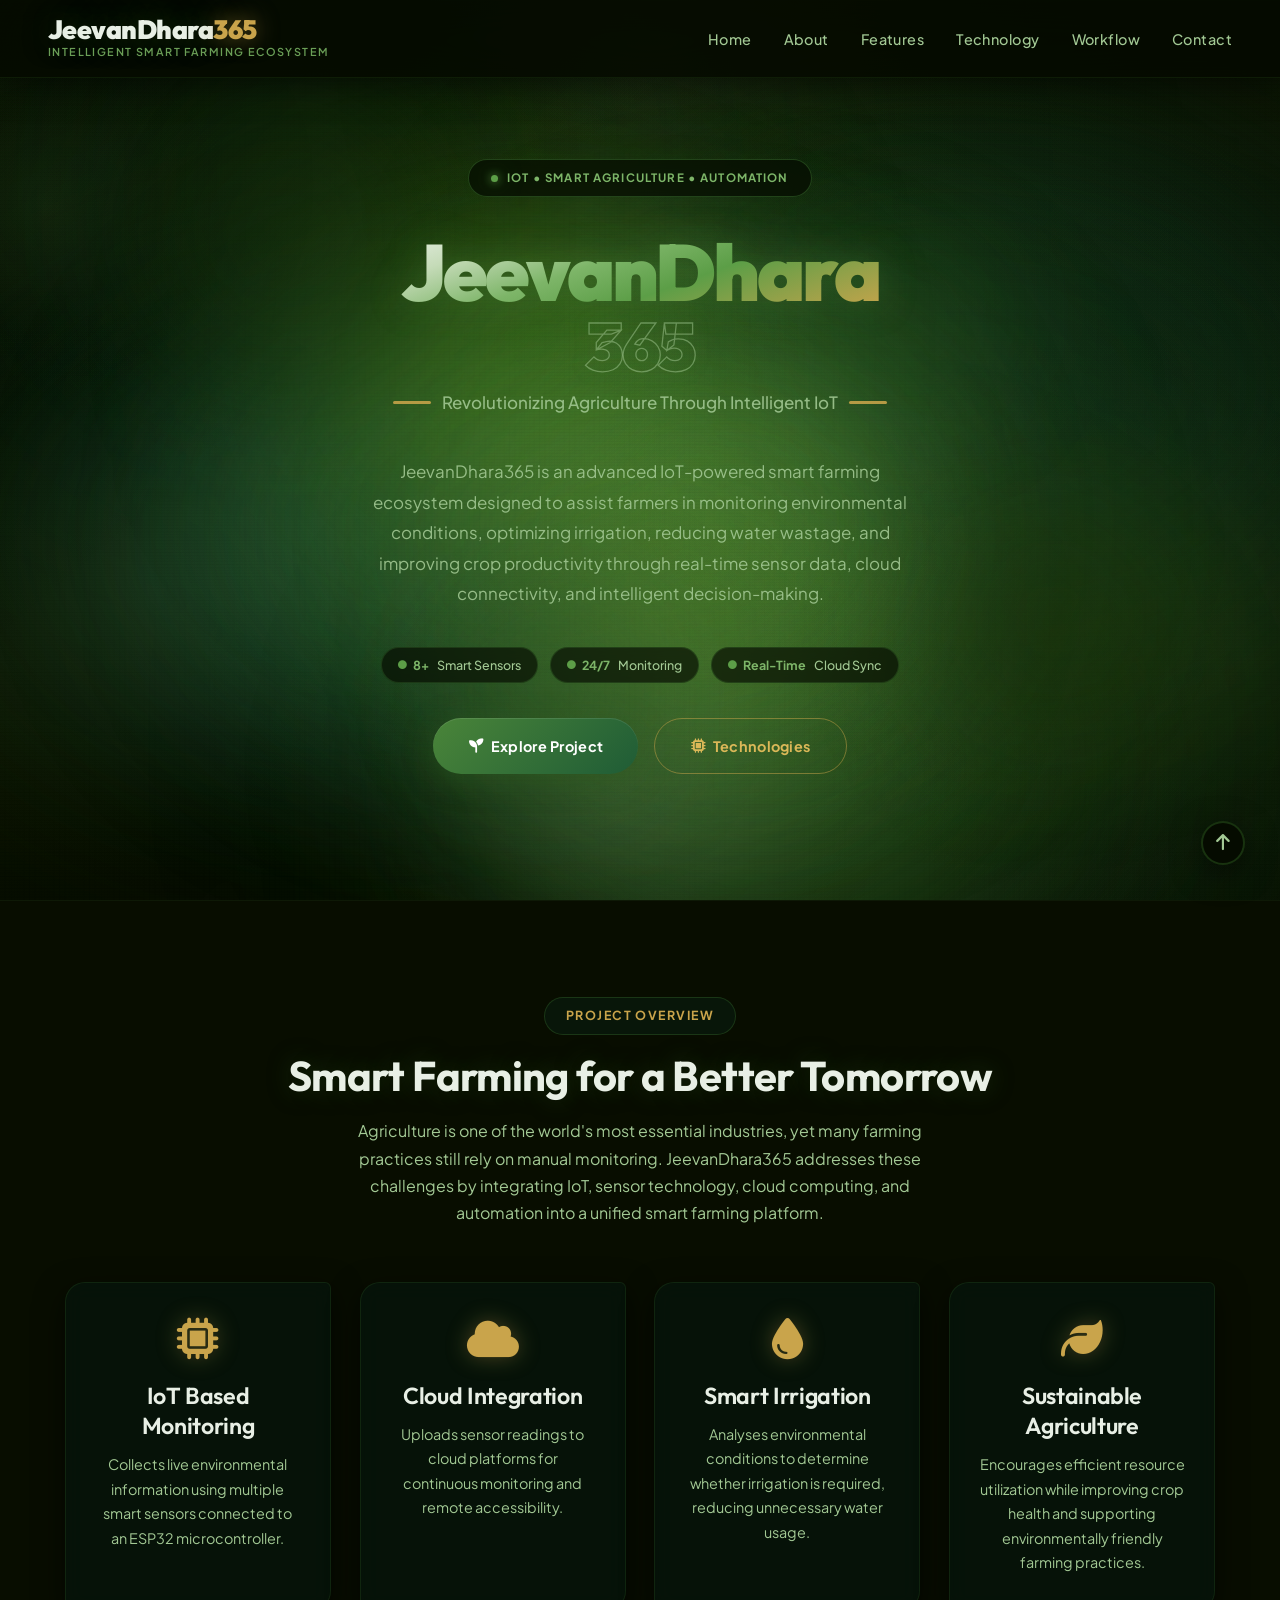
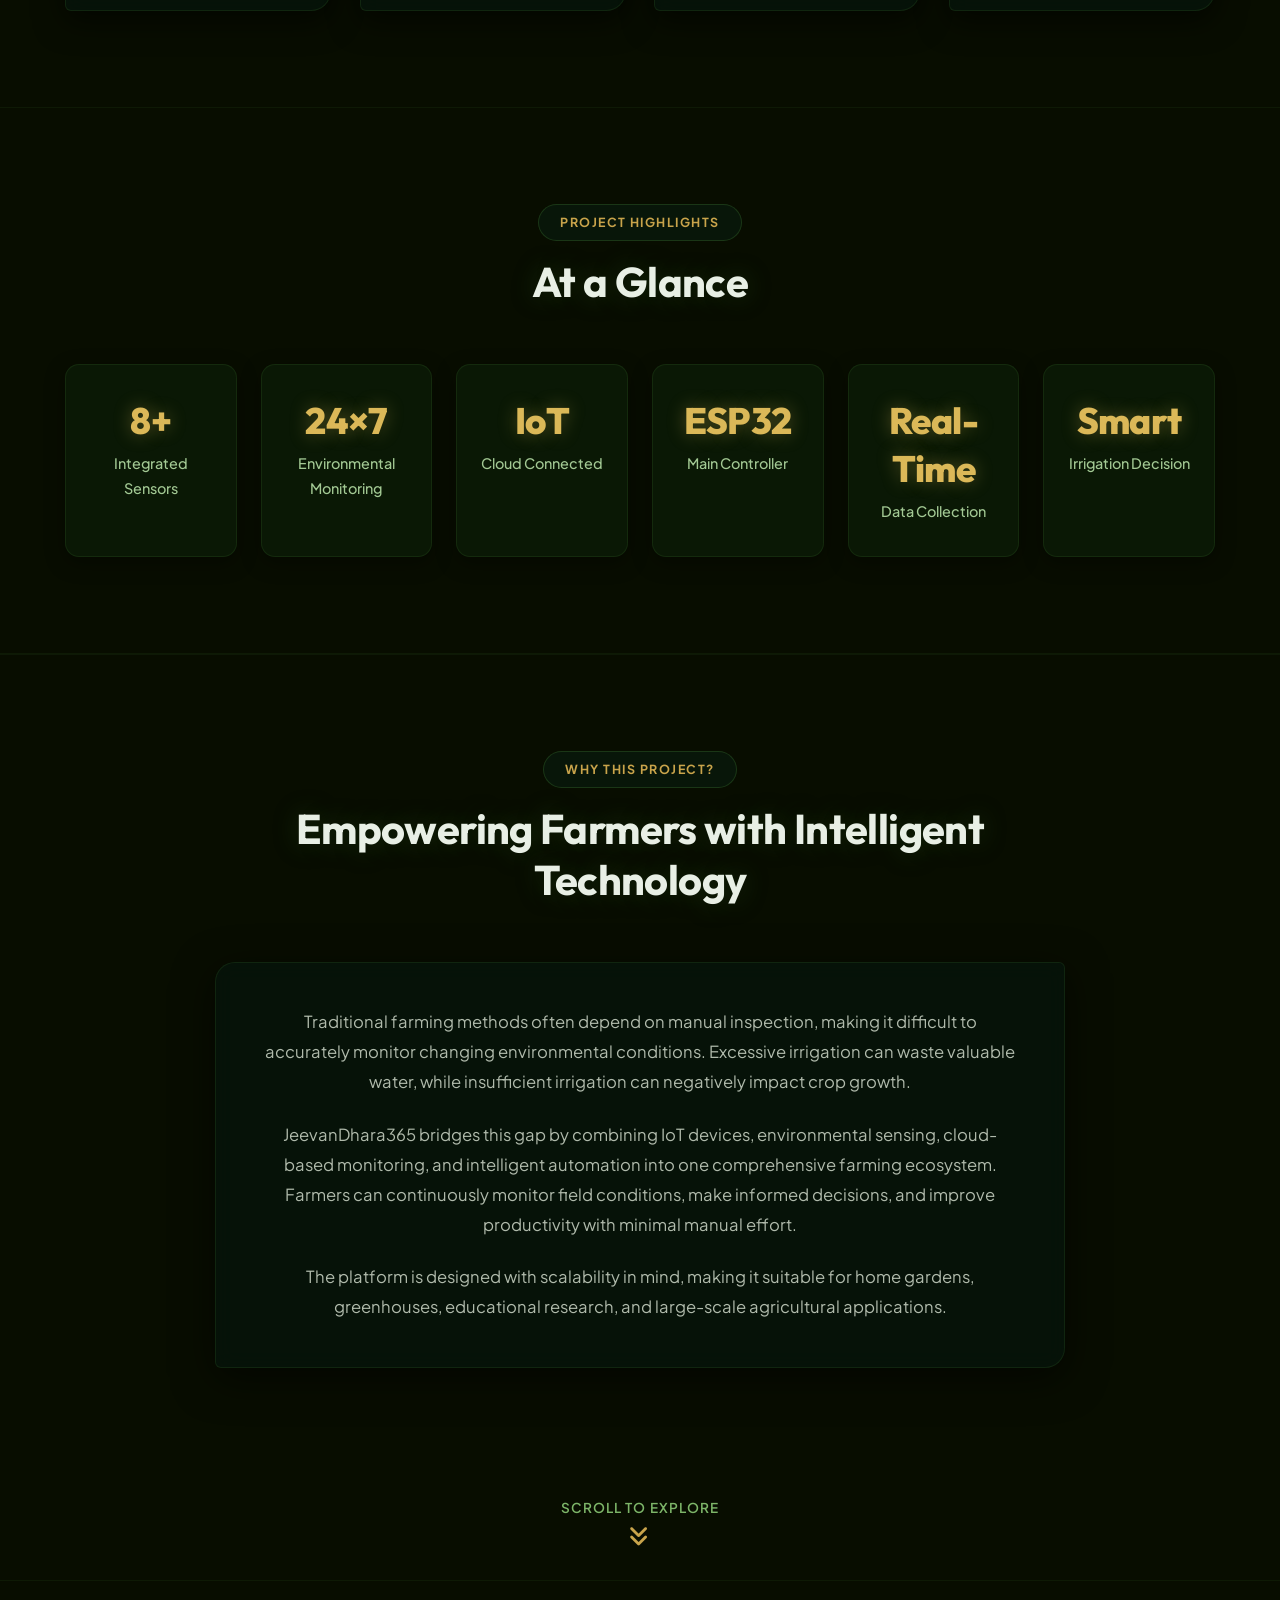
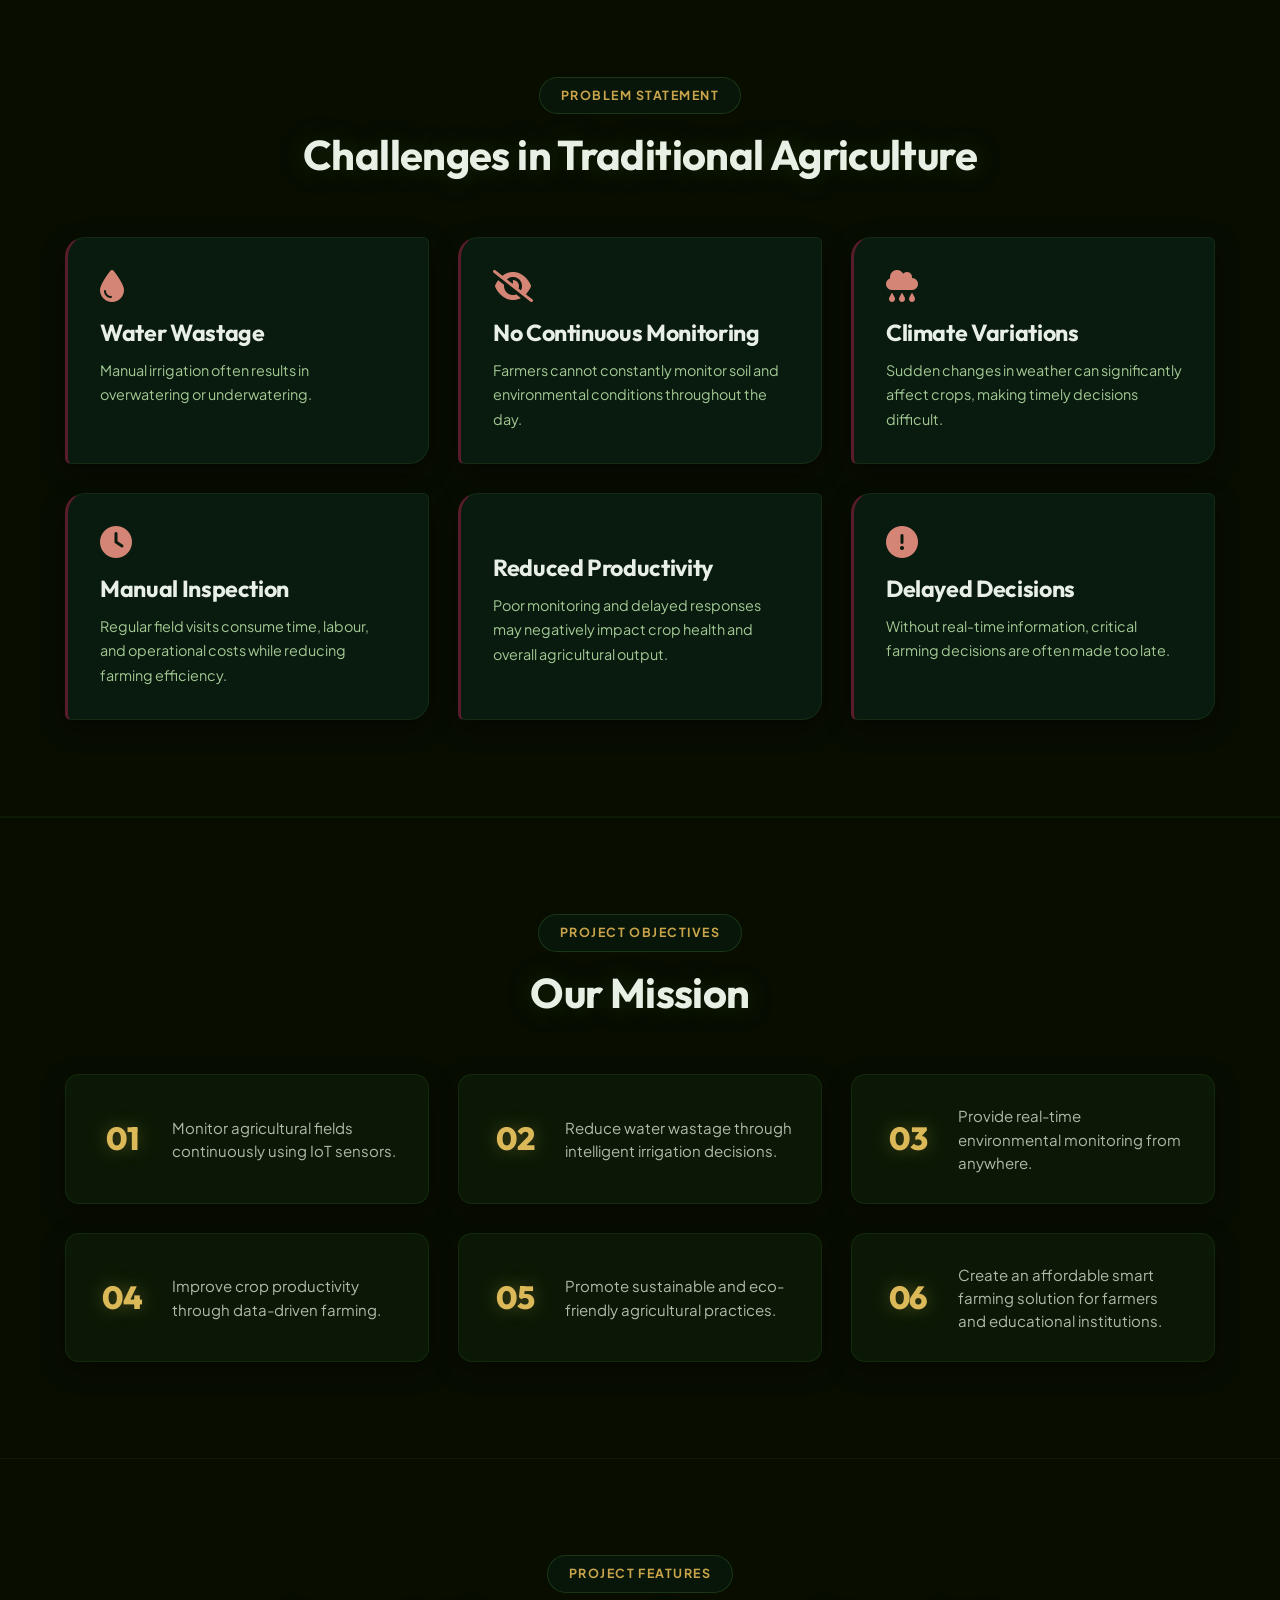
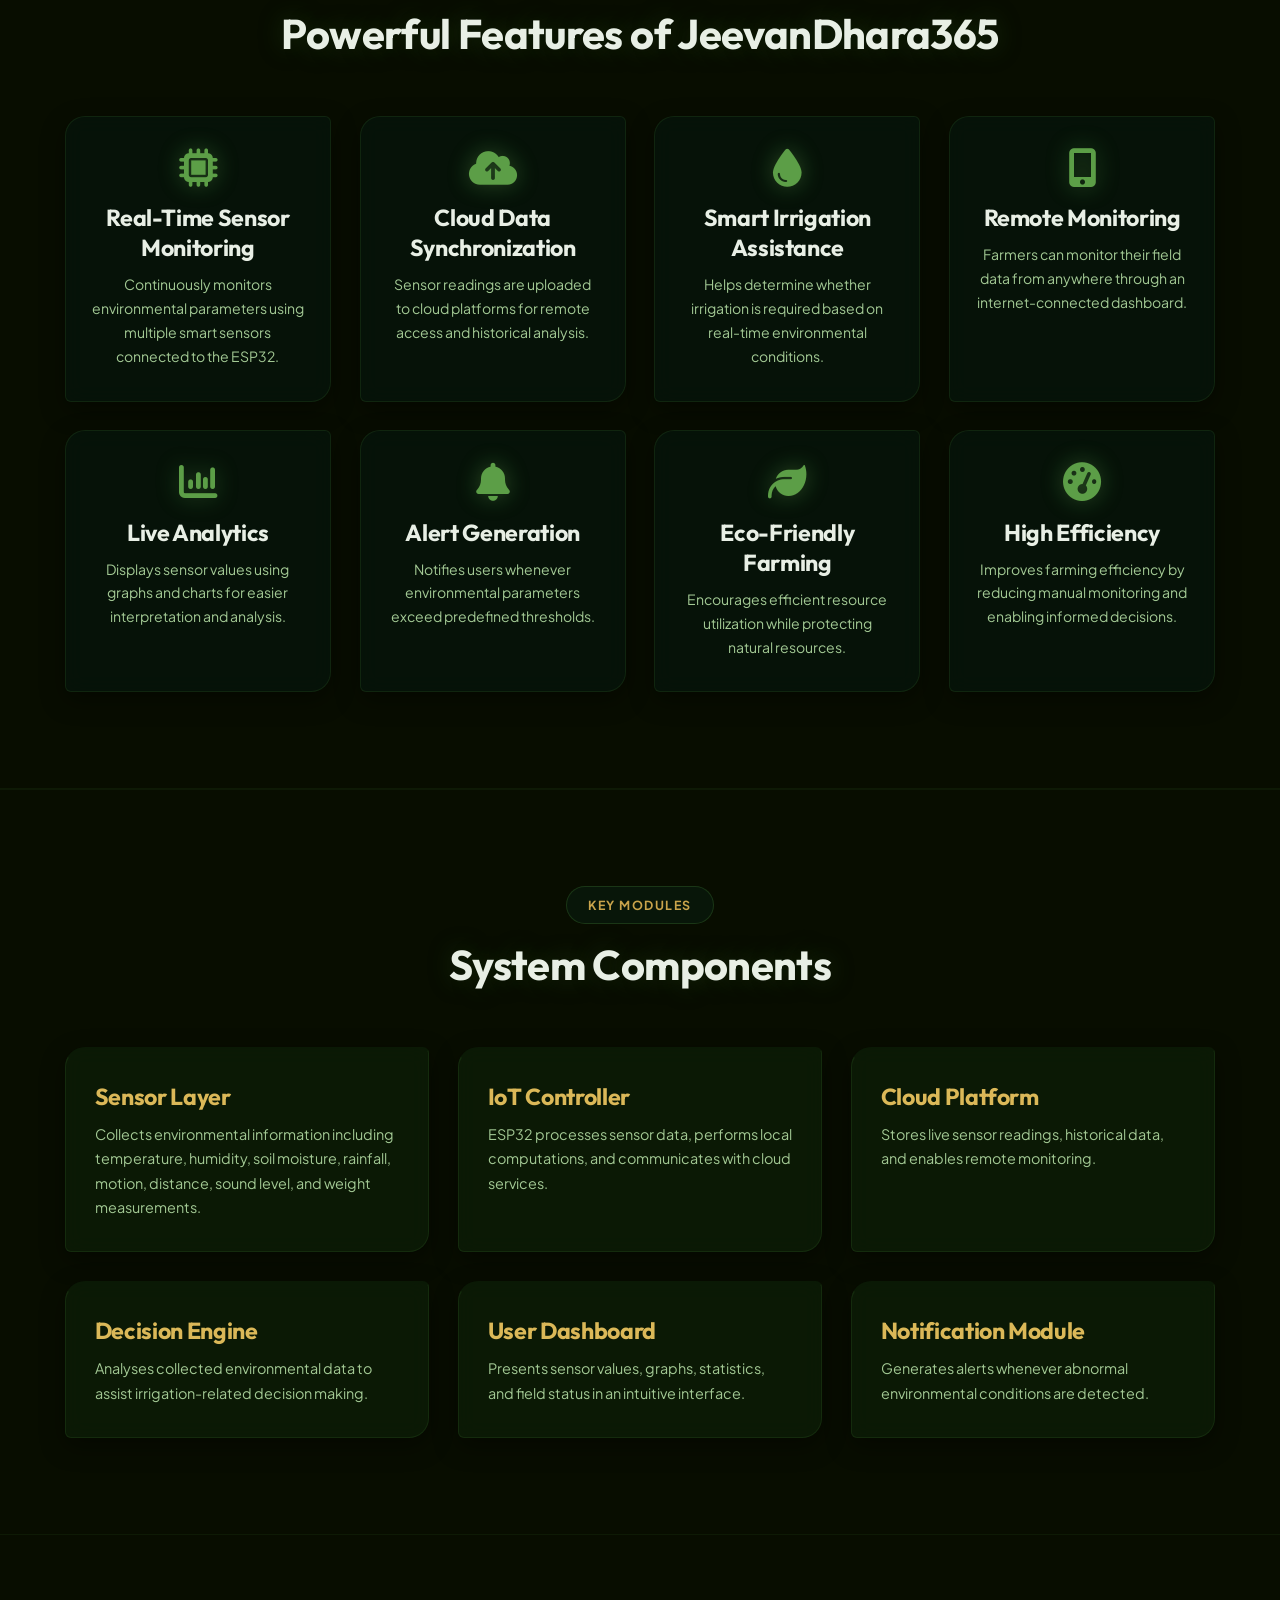
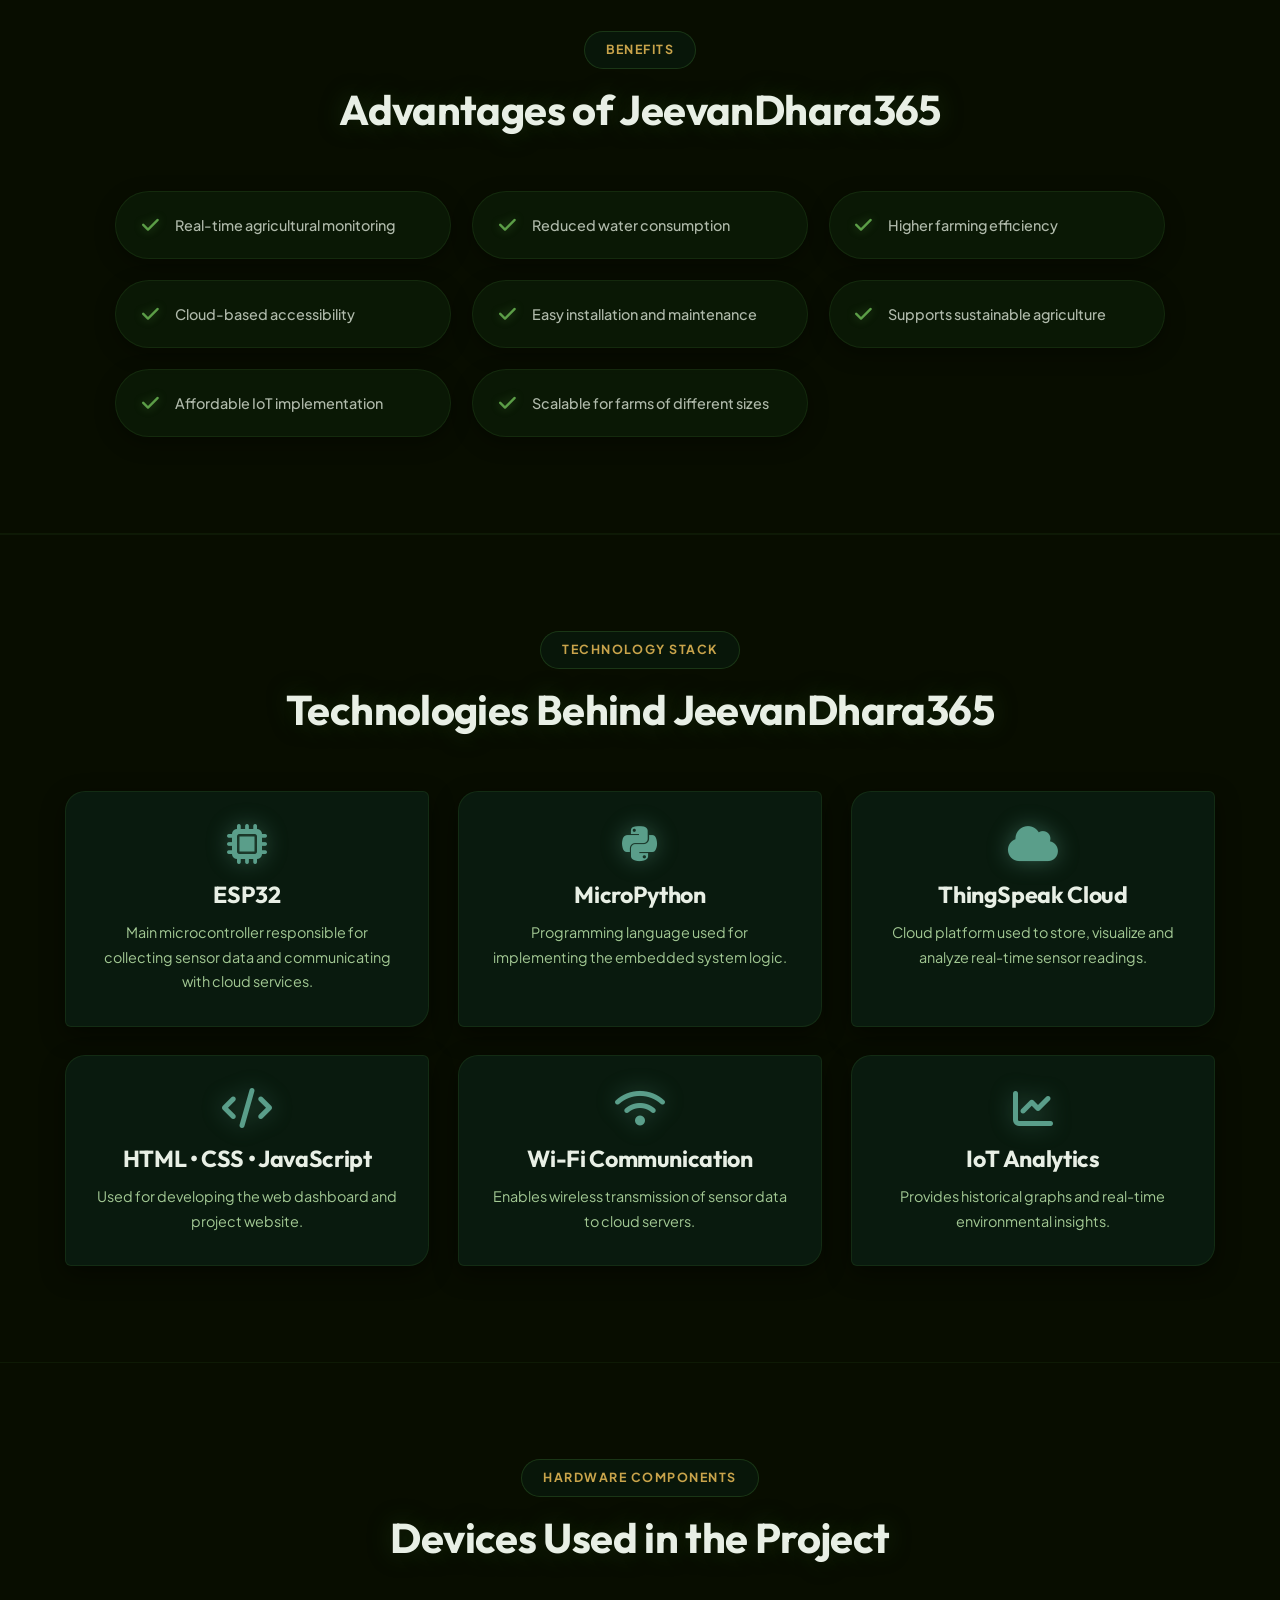
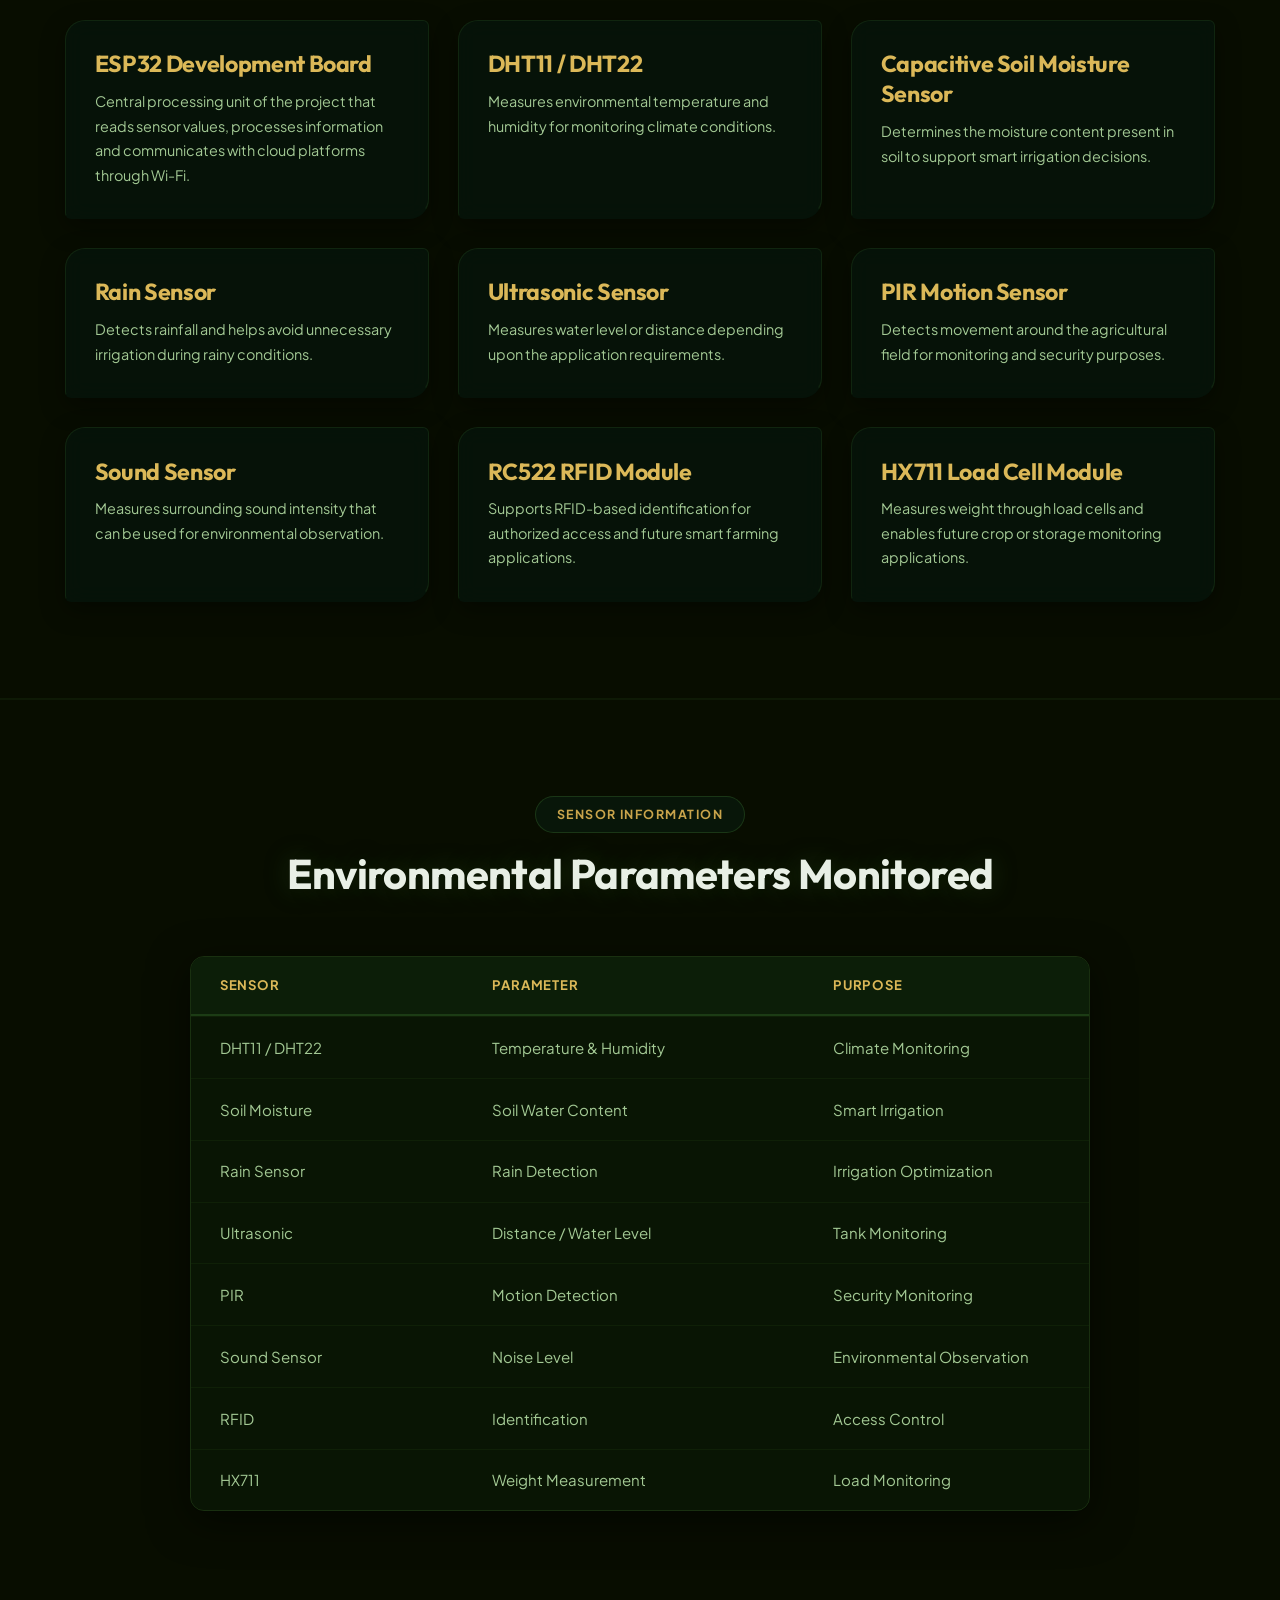
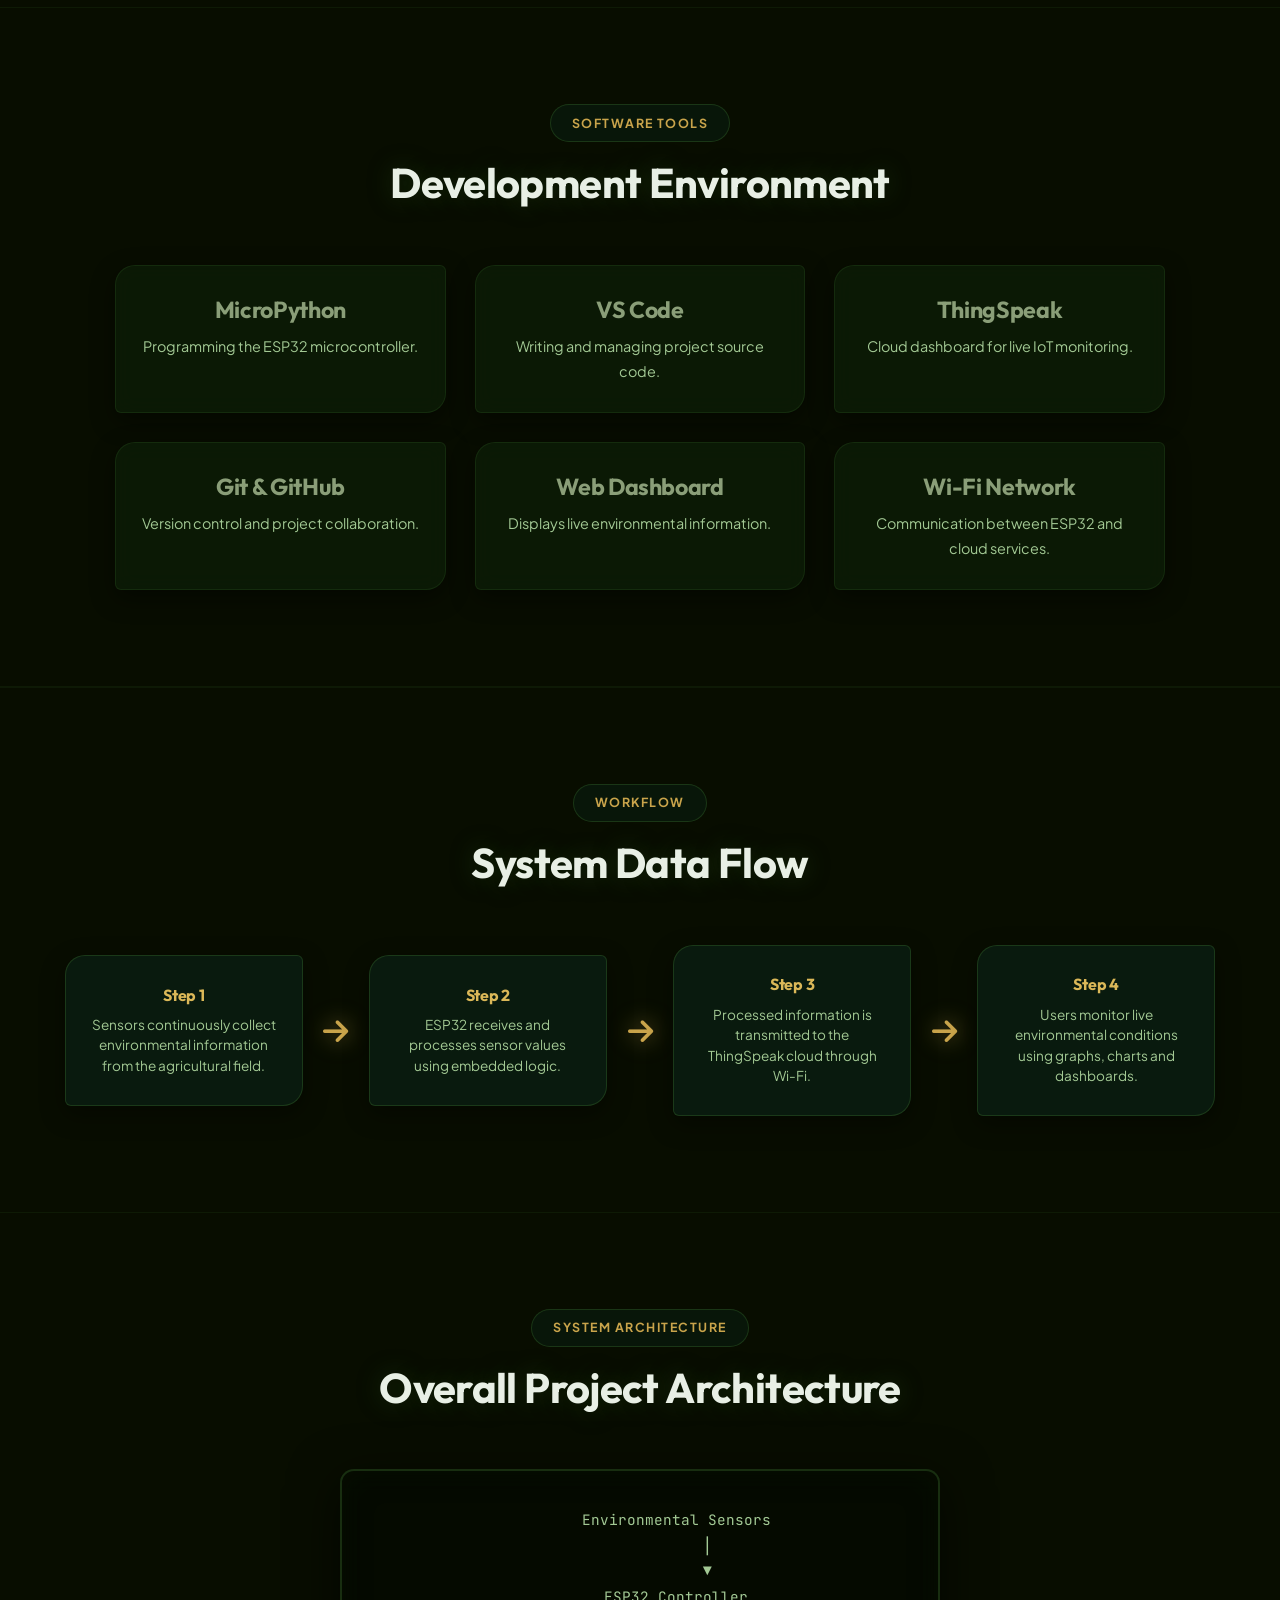
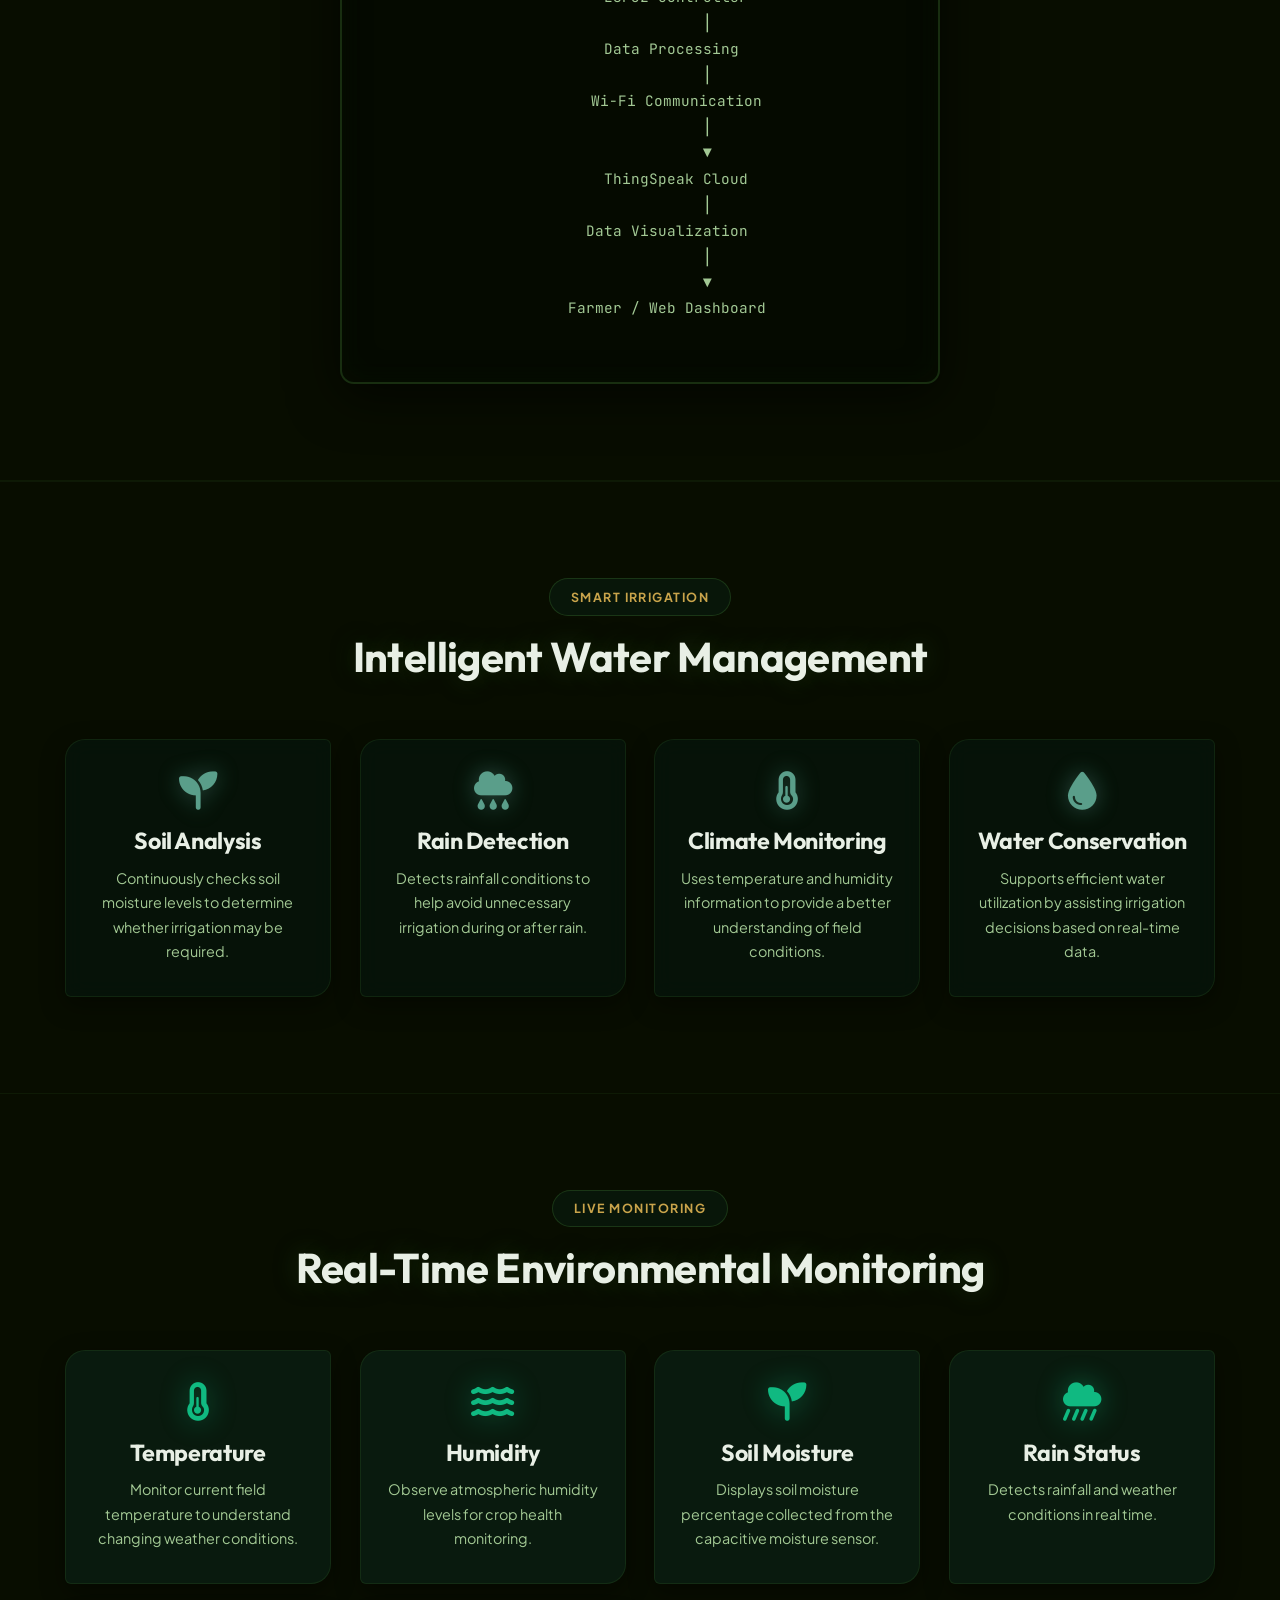
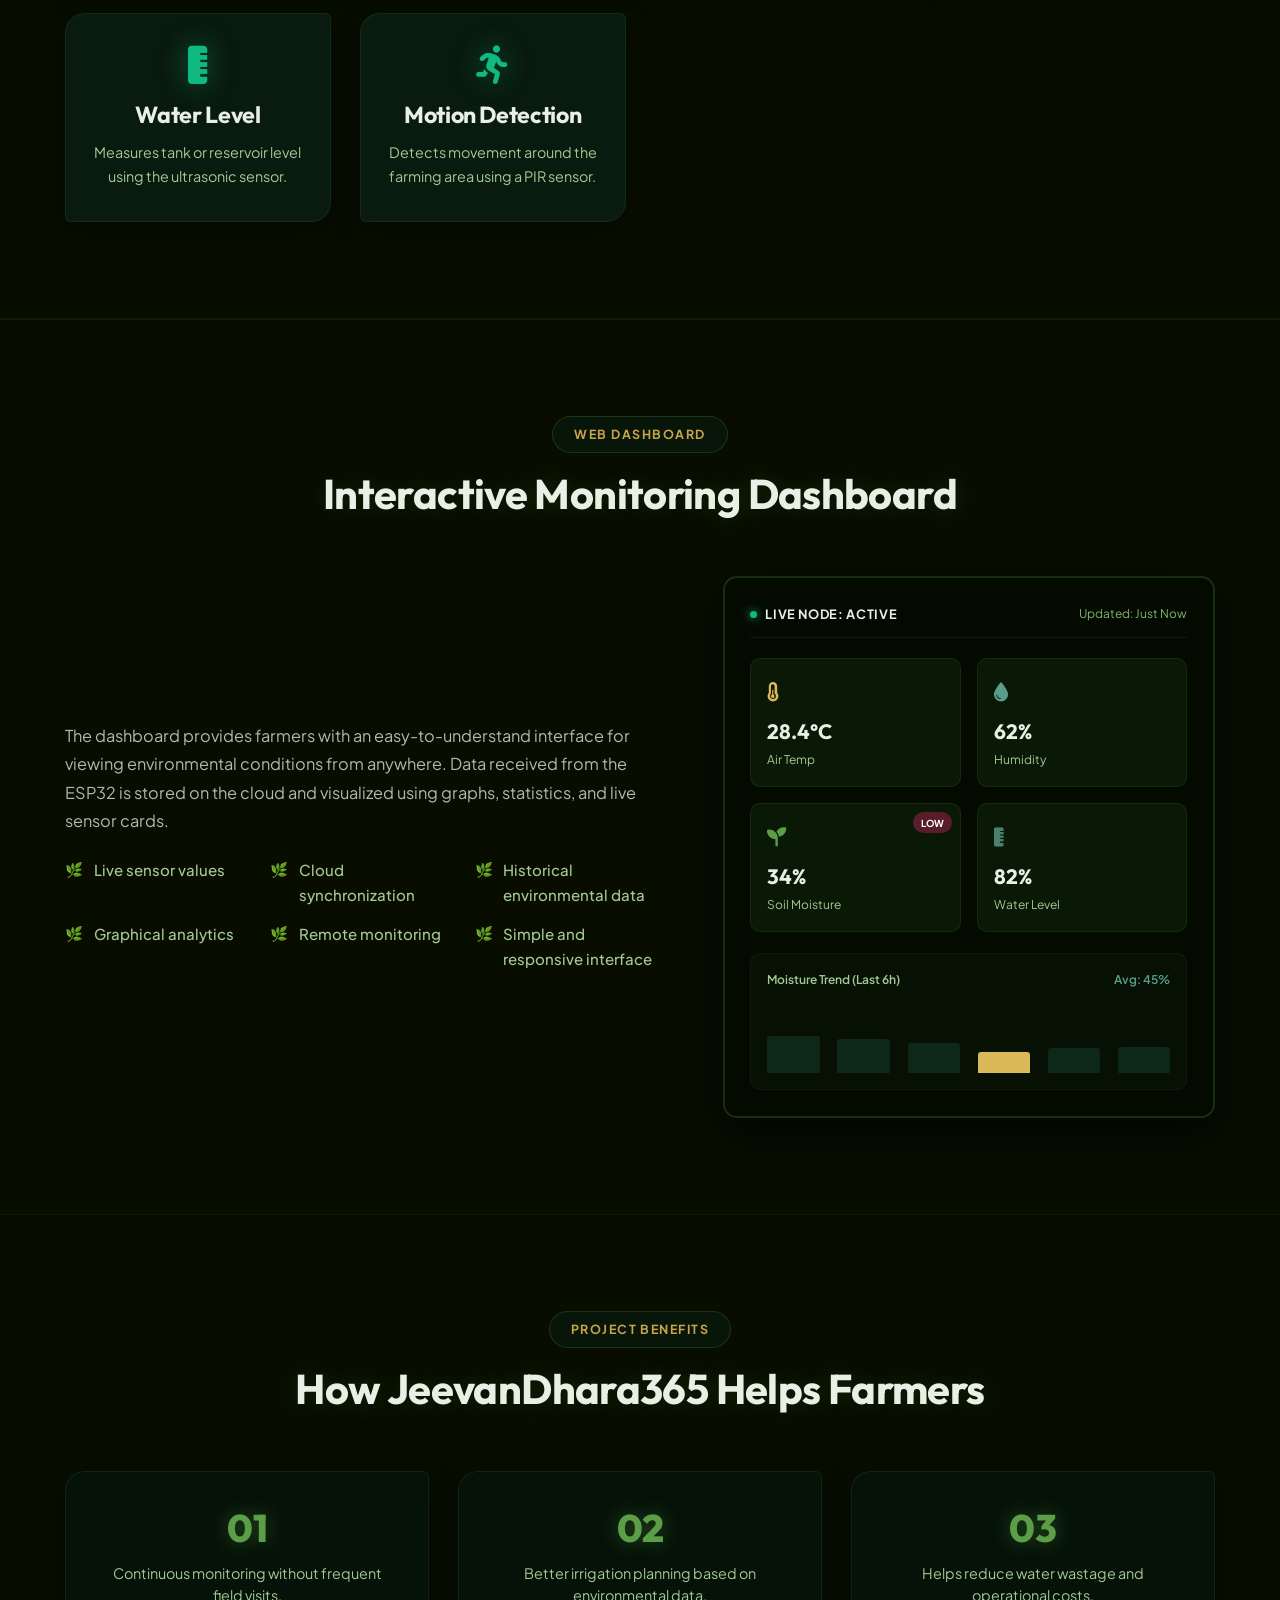
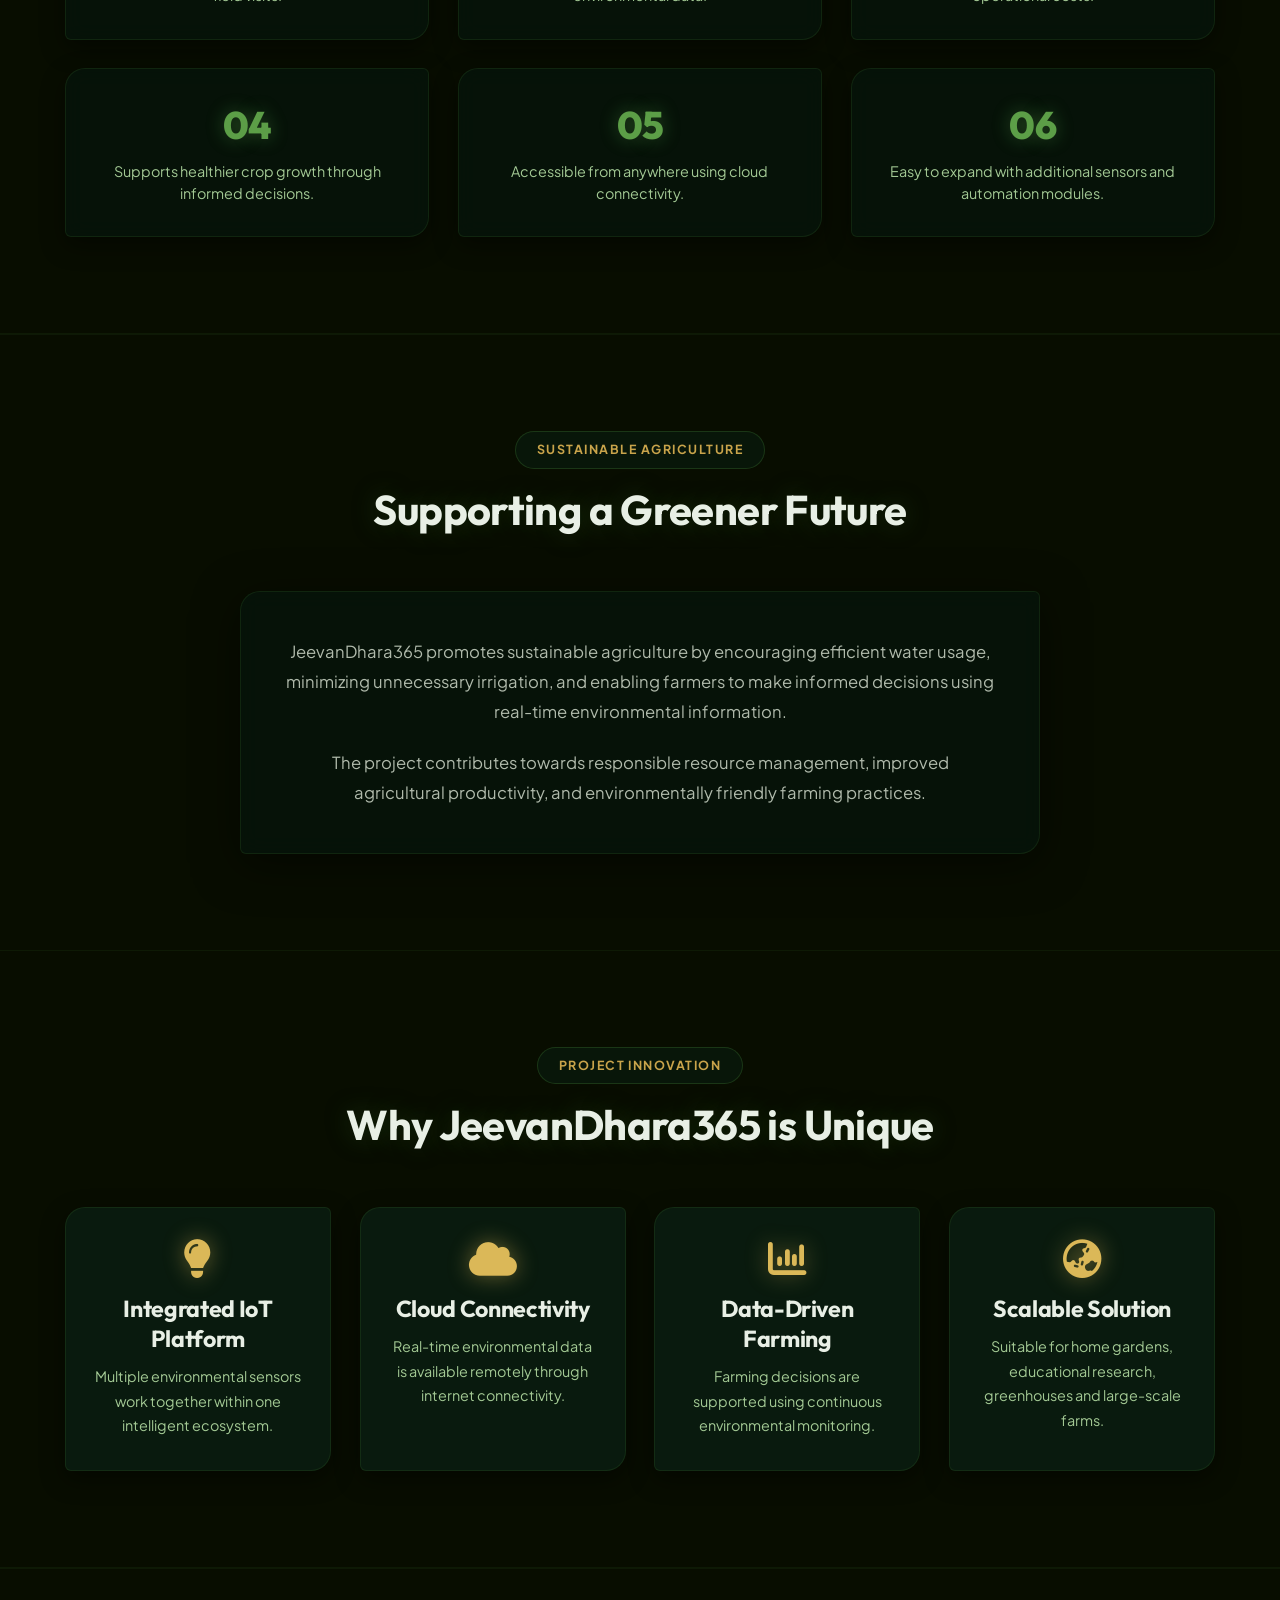
==== jeevandhara.html @ 70af3cc6 "Backup" ====
<!DOCTYPE html>
<html lang="en">

<head>
    <meta charset="UTF-8">
    <meta name="viewport" content="width=device-width, initial-scale=1.0">
    <title>JeevanDhara365 | Smart Farming Ecosystem</title>
    <link rel="stylesheet" href="https://cdnjs.cloudflare.com/ajax/libs/font-awesome/6.6.0/css/all.min.css">
    <link rel="preconnect" href="https://fonts.googleapis.com">
    <link rel="preconnect" href="https://fonts.gstatic.com" crossorigin>
    <link
        href="https://fonts.googleapis.com/css2?family=Outfit:wght@300;400;500;600;700;800;900&family=Plus+Jakarta+Sans:wght@300;400;500;600;700&family=JetBrains+Mono:wght@400;500;600&display=swap"
        rel="stylesheet">
    <style>
        :root {
            --abyss: #030805;
            --void-forest: #040d07;
            --deep-forest: #06140b;
            --dark-forest: #0a1f12;
            --pine-dark: #0d2818;
            --forest-mid: #123621;
            --cool-forest: #194a2c;
            --moss-dark: #1f5c36;
            --moss: #276e40;
            --sap-green: #3d7230;
            --sap-mid: #4a8539;
            --sap-light: #5c9e47;
            --sage-dark: #6a9e56;
            --sage: #7db568;
            --mist-green: #a3c994;
            --fog: #c5dbb8;
            --earth-deep: #1a100a;
            --bark: #2b1a10;
            --soil: #3d2618;
            --wood: #4d3020;
            --gold-muted: #b8944e;
            --golden: #c9a44b;
            --sunbeam: #dbb858;
            --amber: #b08107;
            --stream: #5a9e8a;
            --water-dark: #4a8070;
            --berry-dark: #3d0f1a;
            --berry: #591d29;
            --wild-berry: #6b2841;
            --mushroom: #b89c74;
            --lichen: #8a9e78;
            --leaf-litter: #2e1f14;
            --canopy: #071a0f;
            --text-bright: #e8efe5;
            --text-soft: #d4dcd0;
            --text-muted: #b0baab;
            --card-bg-deep: rgba(6, 20, 11, 0.75);
            --card-bg: rgba(10, 31, 18, 0.8);
            --card-bg-light: rgba(18, 54, 33, 0.85);
            --border-subtle: rgba(61, 114, 48, 0.2);
            --border-mid: rgba(61, 114, 48, 0.35);
            --border-bright: rgba(92, 158, 71, 0.5);
            --glow-sap: #5c9e47;
            --glow-emerald: #10b981;
            --shadow-card: rgba(0, 0, 0, 0.6);
            --shadow-heavy: rgba(0, 0, 0, 0.8);
            --overlay-dark: rgba(3, 8, 5, 0.92);
            --font-display: 'Outfit', 'Georgia', serif;
            --font-body: 'Plus Jakarta Sans', 'Segoe UI', sans-serif;
            --font-mono: 'JetBrains Mono', 'Consolas', monospace;
            --ease-out-expo: cubic-bezier(0.16, 1, 0.3, 1);
            --ease-spring: cubic-bezier(0.34, 1.56, 0.64, 1);
            --radius-organic: 20px 6px 20px 6px;
            --radius-soft: 14px;
            --radius-pill: 50px;
            --transition-fast: 0.25s cubic-bezier(0.25, 1, 0.5, 1);
            --transition-smooth: 0.4s cubic-bezier(0.25, 1, 0.5, 1);
        }

        *,
        *::before,
        *::after {
            box-sizing: border-box;
            margin: 0;
            padding: 0;
        }

        html {
            scroll-behavior: smooth;
            font-size: 16px;
        }

        body {
            font-family: var(--font-body);
            background-color: #080d00;
            color: var(--text-soft);
            line-height: 1.7;
            overflow-x: hidden;
            position: relative;
        }

        /* ============================
           SEAMLESS FULL-PAGE BREATHING FOG & MIST BACKGROUND
           Base: #080d00 with breathing Dark Green, Pine Green, Sap Green & Lime Green fog/clouds
           ============================ */
        .page-fog-bg {
            position: fixed;
            top: 0;
            left: 0;
            width: 100vw;
            height: 100vh;
            pointer-events: none;
            z-index: -2;
            overflow: hidden;
            background-color: #080d00;
        }

        #mist-canvas {
            position: absolute;
            inset: 0;
            width: 100%;
            height: 100%;
            pointer-events: none;
            opacity: 0.85;
            z-index: 1;
        }

        .fog-cloud {
            position: absolute;
            border-radius: 50%;
            pointer-events: none;
            will-change: transform, opacity, filter;
        }

        /* 1. Dark Green Deep Base Fog Layer */
        .fog-dark-1 {
            width: 85vw;
            height: 80vh;
            top: -20vh;
            left: -15vw;
            background: radial-gradient(circle at center, rgba(10, 26, 8, 0.95) 0%, rgba(6, 18, 7, 0.65) 50%, transparent 80%);
            filter: blur(100px);
            animation: fogBreatheDark1 22s ease-in-out infinite alternate;
        }

        .fog-dark-2 {
            width: 90vw;
            height: 85vh;
            bottom: -25vh;
            right: -15vw;
            background: radial-gradient(circle at center, rgba(8, 20, 7, 0.9) 0%, rgba(12, 32, 14, 0.6) 50%, transparent 80%);
            filter: blur(110px);
            animation: fogBreatheDark2 26s ease-in-out infinite alternate;
        }

        /* 2. Pine Green Mid Fog Layer */
        .fog-pine-1 {
            width: 70vw;
            height: 65vh;
            top: 10vh;
            right: -10vw;
            background: radial-gradient(ellipse at center, rgba(13, 40, 24, 0.88) 0%, rgba(20, 60, 35, 0.55) 55%, transparent 78%);
            filter: blur(90px);
            animation: fogBreathePine1 17s ease-in-out infinite alternate;
        }

        .fog-pine-2 {
            width: 75vw;
            height: 70vh;
            bottom: 5vh;
            left: -10vw;
            background: radial-gradient(ellipse at center, rgba(18, 54, 33, 0.82) 0%, rgba(10, 36, 20, 0.48) 55%, transparent 78%);
            filter: blur(95px);
            animation: fogBreathePine2 20s ease-in-out infinite alternate;
        }

        /* 3. Sap Green Radiant Cloud Layer */
        .fog-sap-1 {
            width: 60vw;
            height: 60vh;
            top: 28vh;
            left: 12vw;
            background: radial-gradient(ellipse at center, rgba(61, 114, 48, 0.72) 0%, rgba(39, 110, 64, 0.38) 60%, transparent 80%);
            filter: blur(85px);
            animation: fogBreatheSap1 15s ease-in-out infinite alternate;
        }

        .fog-sap-2 {
            width: 55vw;
            height: 55vh;
            top: 58vh;
            right: 12vw;
            background: radial-gradient(ellipse at center, rgba(74, 133, 57, 0.68) 0%, rgba(45, 90, 30, 0.32) 60%, transparent 80%);
            filter: blur(90px);
            animation: fogBreatheSap2 18s ease-in-out infinite alternate;
        }

        /* 4. Lime Green Vivid Breathing Accent Layer */
        .fog-lime-1 {
            width: 44vw;
            height: 44vh;
            top: 16vh;
            left: 18vw;
            background: radial-gradient(circle at center, rgba(132, 204, 22, 0.45) 0%, rgba(101, 163, 13, 0.22) 48%, transparent 75%);
            filter: blur(100px);
            animation: fogBreatheLime1 11s ease-in-out infinite alternate;
        }

        .fog-lime-2 {
            width: 48vw;
            height: 48vh;
            bottom: 18vh;
            right: 18vw;
            background: radial-gradient(circle at center, rgba(163, 230, 53, 0.4) 0%, rgba(112, 184, 44, 0.2) 48%, transparent 75%);
            filter: blur(105px);
            animation: fogBreatheLime2 13s ease-in-out infinite alternate;
        }

        .fog-lime-3 {
            width: 38vw;
            height: 38vh;
            top: 50vh;
            left: 36vw;
            background: radial-gradient(circle at center, rgba(101, 163, 13, 0.38) 0%, rgba(61, 114, 48, 0.18) 50%, transparent 75%);
            filter: blur(90px);
            animation: fogBreatheLime3 16s ease-in-out infinite alternate;
        }

        .fog-mist-glow {
            width: 65vw;
            height: 45vh;
            top: 38vh;
            left: 18vw;
            background: radial-gradient(ellipse at center, rgba(163, 201, 148, 0.25) 0%, rgba(125, 181, 104, 0.12) 50%, transparent 75%);
            filter: blur(120px);
            animation: fogBreatheGlow 21s ease-in-out infinite alternate;
        }

        /* Breathing Animations */
        @keyframes fogBreatheDark1 {
            0% {
                transform: translate(0, 0) scale(1);
                opacity: 0.65;
            }

            50% {
                transform: translate(4vw, 5vh) scale(1.22);
                opacity: 0.95;
            }

            100% {
                transform: translate(-3vw, -3vh) scale(0.92);
                opacity: 0.7;
            }
        }

        @keyframes fogBreatheDark2 {
            0% {
                transform: translate(0, 0) scale(0.95);
                opacity: 0.65;
            }

            50% {
                transform: translate(-5vw, -4vh) scale(1.2);
                opacity: 0.95;
            }

            100% {
                transform: translate(3vw, 4vh) scale(1.05);
                opacity: 0.7;
            }
        }

        @keyframes fogBreathePine1 {
            0% {
                transform: translate(0, 0) scale(0.92) rotate(0deg);
                opacity: 0.6;
            }

            50% {
                transform: translate(-5vw, 4vh) scale(1.25) rotate(5deg);
                opacity: 0.9;
            }

            100% {
                transform: translate(4vw, -4vh) scale(1.02) rotate(-4deg);
                opacity: 0.65;
            }
        }

        @keyframes fogBreathePine2 {
            0% {
                transform: translate(0, 0) scale(1) rotate(0deg);
                opacity: 0.65;
            }

            50% {
                transform: translate(6vw, -5vh) scale(1.28) rotate(-6deg);
                opacity: 0.92;
            }

            100% {
                transform: translate(-4vw, 3vh) scale(0.95) rotate(3deg);
                opacity: 0.6;
            }
        }

        @keyframes fogBreatheSap1 {
            0% {
                transform: translate(0, 0) scale(0.95);
                opacity: 0.55;
            }

            50% {
                transform: translate(6vw, -5vh) scale(1.3);
                opacity: 0.85;
            }

            100% {
                transform: translate(-4vw, 4vh) scale(0.88);
                opacity: 0.5;
            }
        }

        @keyframes fogBreatheSap2 {
            0% {
                transform: translate(0, 0) scale(1);
                opacity: 0.55;
            }

            50% {
                transform: translate(-6vw, 4vh) scale(1.32);
                opacity: 0.88;
            }

            100% {
                transform: translate(5vw, -5vh) scale(0.9);
                opacity: 0.5;
            }
        }

        @keyframes fogBreatheLime1 {
            0% {
                transform: translate(0, 0) scale(0.82);
                opacity: 0.38;
                filter: blur(90px);
            }

            50% {
                transform: translate(-4vw, 5vh) scale(1.4);
                opacity: 0.8;
                filter: blur(125px);
            }

            100% {
                transform: translate(5vw, -3vh) scale(0.95);
                opacity: 0.42;
                filter: blur(95px);
            }
        }

        @keyframes fogBreatheLime2 {
            0% {
                transform: translate(0, 0) scale(0.85);
                opacity: 0.38;
                filter: blur(95px);
            }

            50% {
                transform: translate(5vw, -6vh) scale(1.42);
                opacity: 0.78;
                filter: blur(130px);
            }

            100% {
                transform: translate(-4vw, 4vh) scale(0.98);
                opacity: 0.42;
                filter: blur(100px);
            }
        }

        @keyframes fogBreatheLime3 {
            0% {
                transform: translate(0, 0) scale(0.9);
                opacity: 0.32;
            }

            50% {
                transform: translate(-3vw, -4vh) scale(1.35);
                opacity: 0.7;
            }

            100% {
                transform: translate(4vw, 3vh) scale(0.92);
                opacity: 0.38;
            }
        }

        @keyframes fogBreatheGlow {
            0% {
                transform: scale(0.9) rotate(0deg);
                opacity: 0.35;
            }

            50% {
                transform: scale(1.25) rotate(8deg);
                opacity: 0.65;
            }

            100% {
                transform: scale(0.95) rotate(-5deg);
                opacity: 0.4;
            }
        }

        body::after {
            content: '';
            position: fixed;
            inset: 0;
            pointer-events: none;
            z-index: 0;
            background:
                repeating-linear-gradient(0deg, transparent, transparent 3px, rgba(0, 0, 0, 0.022) 3px, rgba(0, 0, 0, 0.022) 4px),
                repeating-linear-gradient(90deg, transparent, transparent 5px, rgba(0, 0, 0, 0.015) 5px, rgba(0, 0, 0, 0.015) 6px);
            opacity: 0.4;
        }

        h1,
        h2,
        h3,
        h4 {
            font-family: var(--font-display);
            font-weight: 700;
            letter-spacing: -0.015em;
            color: var(--text-bright);
        }

        h1 {
            font-size: clamp(2.8rem, 6.5vw, 5rem);
            line-height: 1.08;
            font-weight: 900;
        }

        h2 {
            font-size: clamp(1.8rem, 3.8vw, 2.6rem);
            line-height: 1.22;
        }

        h3 {
            font-size: clamp(1.15rem, 2.2vw, 1.45rem);
            line-height: 1.3;
        }

        p {
            font-size: 1.02rem;
            color: var(--text-muted);
        }

        a {
            text-decoration: none;
            color: inherit;
            transition: var(--transition-fast);
        }

        #header {
            position: fixed;
            top: 0;
            left: 0;
            width: 100%;
            z-index: 1000;
            display: flex;
            align-items: center;
            justify-content: space-between;
            padding: 1rem 3rem;
            background: rgba(5, 10, 0, 0.86);
            backdrop-filter: blur(24px);
            -webkit-backdrop-filter: blur(24px);
            border-bottom: 1px solid rgba(45, 90, 30, 0.22);
            box-shadow: 0 4px 35px rgba(0, 0, 0, 0.55);
            transition: var(--transition-smooth);
        }

        #header.scrolled {
            padding: 0.7rem 3rem;
            background: rgba(5, 10, 0, 0.95);
            border-bottom: 1px solid rgba(74, 133, 57, 0.32);
            box-shadow: 0 8px 45px rgba(0, 0, 0, 0.65);
        }

        .logo h1 {
            font-size: 1.65rem;
            font-family: var(--font-display);
            letter-spacing: -0.02em;
            color: #e8efe5;
            text-shadow: 0 0 28px rgba(45, 90, 30, 0.5);
        }

        .logo h1 span {
            color: var(--golden);
            text-shadow: 0 0 22px rgba(201, 164, 75, 0.5);
        }

        .logo p {
            font-size: 0.68rem;
            letter-spacing: 0.13em;
            text-transform: uppercase;
            color: var(--sage-dark);
            margin-top: -2px;
            font-weight: 600;
        }

        nav ul {
            display: flex;
            list-style: none;
            gap: 2rem;
            align-items: center;
        }

        nav ul li a {
            font-size: 0.9rem;
            font-weight: 500;
            letter-spacing: 0.03em;
            color: var(--mist-green);
            position: relative;
            padding: 0.35rem 0;
            transition: var(--transition-fast);
        }

        nav ul li a::after {
            content: '';
            position: absolute;
            bottom: -2px;
            left: 50%;
            width: 0;
            height: 2px;
            background: var(--golden);
            border-radius: 2px;
            transition: width 0.3s ease, left 0.3s ease;
        }

        nav ul li a:hover {
            color: var(--sunbeam);
            text-shadow: 0 0 18px rgba(219, 184, 88, 0.4);
        }

        nav ul li a:hover::after {
            width: 100%;
            left: 0;
        }

        .menu-btn {
            display: none;
            background: none;
            border: 1px solid rgba(163, 201, 148, 0.3);
            color: var(--mist-green);
            font-size: 1.3rem;
            cursor: pointer;
            padding: 0.5rem 0.75rem;
            border-radius: 8px;
            transition: var(--transition-fast);
        }

        .menu-btn:hover {
            border-color: var(--golden);
            color: var(--sunbeam);
            box-shadow: 0 0 18px rgba(201, 164, 75, 0.3);
        }

        /* ============================
           HERO - FULLY CENTERED · SEAMLESS MULTI-GREEN BACKGROUND
           ============================ */
        .hero {
            min-height: 100vh;
            display: flex;
            align-items: center;
            justify-content: center;
            text-align: center;
            position: relative;
            z-index: 1;
            overflow: hidden;
            padding: 6rem 2rem 4rem;
            isolation: isolate;
        }

        /* Multi-layered organic green background */
        .hero::before {
            content: '';
            position: absolute;
            inset: -10%;
            z-index: -2;
            pointer-events: none;
            background:
                /* Deep base */
                #050a00,
                /* Large organic forest blobs */
                radial-gradient(ellipse 1100px 750px at 22% 10%, rgba(18, 40, 10, 0.85) 0%, transparent 58%),
                radial-gradient(ellipse 950px 650px at 78% 18%, rgba(10, 24, 6, 0.8) 0%, transparent 54%),
                radial-gradient(ellipse 850px 700px at 50% 48%, rgba(5, 10, 0, 0.9) 0%, transparent 50%),
                radial-gradient(ellipse 700px 550px at 12% 68%, rgba(26, 55, 16, 0.7) 0%, transparent 52%),
                radial-gradient(ellipse 800px 500px at 82% 62%, rgba(14, 30, 7, 0.75) 0%, transparent 50%),
                radial-gradient(ellipse 550px 420px at 45% 25%, rgba(35, 75, 22, 0.45) 0%, transparent 48%),
                radial-gradient(ellipse 380px 300px at 62% 35%, rgba(50, 100, 32, 0.32) 0%, transparent 50%),
                radial-gradient(ellipse 450px 350px at 28% 78%, rgba(40, 82, 26, 0.4) 0%, transparent 48%),
                /* Subtle lime-sap highlight blobs */
                radial-gradient(ellipse 200px 160px at 48% 15%, rgba(74, 133, 57, 0.22) 0%, transparent 50%),
                radial-gradient(ellipse 180px 140px at 70% 55%, rgba(92, 158, 71, 0.16) 0%, transparent 48%),
                radial-gradient(ellipse 150px 120px at 25% 42%, rgba(108, 170, 80, 0.12) 0%, transparent 45%);
            animation: forestBreathe 14s ease-in-out infinite;
        }

        @keyframes forestBreathe {

            0%,
            100% {
                opacity: 0.92;
            }

            35% {
                opacity: 1;
            }

            65% {
                opacity: 0.88;
            }
        }

        /* Subtle canopy light rays + texture overlay */
        .hero::after {
            content: '';
            position: absolute;
            inset: 0;
            z-index: -1;
            pointer-events: none;
            background:
                /* Soft diagonal light rays */
                linear-gradient(155deg, rgba(74, 133, 57, 0.04) 0%, transparent 30%),
                linear-gradient(195deg, rgba(92, 158, 71, 0.03) 0%, transparent 28%),
                linear-gradient(140deg, rgba(120, 180, 90, 0.025) 0%, transparent 35%),
                linear-gradient(210deg, rgba(50, 100, 32, 0.035) 0%, transparent 32%),
                /* Fine organic grain */
                repeating-linear-gradient(0deg, transparent, transparent 2px, rgba(0, 0, 0, 0.018) 2px, rgba(0, 0, 0, 0.018) 3px),
                repeating-linear-gradient(90deg, transparent, transparent 4px, rgba(0, 0, 0, 0.012) 4px, rgba(0, 0, 0, 0.012) 5px);
            animation: lightShift 18s ease-in-out infinite;
        }

        @keyframes lightShift {

            0%,
            100% {
                opacity: 0.75;
            }

            40% {
                opacity: 0.9;
            }

            70% {
                opacity: 0.7;
            }
        }

        /* Floating organic orbs */
        .hero-orb {
            position: absolute;
            border-radius: 50%;
            pointer-events: none;
            z-index: -1;
            filter: blur(60px);
            animation: orbFloat 10s ease-in-out infinite;
        }

        .hero-orb.orb-1 {
            width: 320px;
            height: 320px;
            background: rgba(26, 55, 16, 0.35);
            top: 8%;
            left: 10%;
            animation-delay: 0s;
            animation-duration: 11s;
        }

        .hero-orb.orb-2 {
            width: 250px;
            height: 250px;
            background: rgba(14, 30, 7, 0.4);
            top: 55%;
            right: 8%;
            animation-delay: -3s;
            animation-duration: 12s;
        }

        .hero-orb.orb-3 {
            width: 200px;
            height: 200px;
            background: rgba(40, 82, 26, 0.28);
            bottom: 12%;
            left: 35%;
            animation-delay: -6s;
            animation-duration: 13s;
        }

        .hero-orb.orb-4 {
            width: 180px;
            height: 180px;
            background: rgba(50, 100, 32, 0.2);
            top: 25%;
            right: 22%;
            animation-delay: -8s;
            animation-duration: 9s;
        }

        @keyframes orbFloat {

            0%,
            100% {
                transform: translate(0, 0) scale(1);
                opacity: 0.55;
            }

            25% {
                transform: translate(30px, -25px) scale(1.08);
                opacity: 0.7;
            }

            50% {
                transform: translate(-18px, 20px) scale(0.94);
                opacity: 0.45;
            }

            75% {
                transform: translate(22px, 15px) scale(1.04);
                opacity: 0.6;
            }
        }

        .hero-content {
            position: relative;
            z-index: 3;
            max-width: 720px;
            display: flex;
            flex-direction: column;
            align-items: center;
        }

        .hero-badge {
            display: inline-flex;
            align-items: center;
            gap: 0.55rem;
            background: rgba(5, 10, 0, 0.7);
            border: 1px solid rgba(61, 114, 48, 0.5);
            color: var(--sage);
            padding: 0.5rem 1.4rem;
            border-radius: 30px;
            font-size: 0.72rem;
            font-weight: 700;
            letter-spacing: 0.1em;
            text-transform: uppercase;
            margin-bottom: 2.2rem;
            backdrop-filter: blur(10px);
            -webkit-backdrop-filter: blur(10px);
            position: relative;
            overflow: hidden;
            transition: var(--transition-smooth);
        }

        .hero-badge:hover {
            border-color: rgba(92, 158, 71, 0.7);
            box-shadow: 0 0 30px rgba(74, 133, 57, 0.3);
        }

        .hero-badge::before {
            content: '';
            display: inline-block;
            width: 7px;
            height: 7px;
            border-radius: 50%;
            background: var(--glow-sap);
            box-shadow: 0 0 10px var(--glow-sap), 0 0 24px rgba(92, 158, 71, 0.55);
            animation: badgePulse 2s infinite;
            flex-shrink: 0;
        }

        @keyframes badgePulse {

            0%,
            100% {
                opacity: 1;
                box-shadow: 0 0 10px var(--glow-sap), 0 0 24px rgba(92, 158, 71, 0.55);
            }

            50% {
                opacity: 0.35;
                box-shadow: 0 0 24px var(--glow-sap), 0 0 44px rgba(92, 158, 71, 0.8);
            }
        }

        .hero-content h1 {
            font-size: clamp(3.4rem, 6.2vw, 5.8rem);
            line-height: 1.02;
            font-weight: 900;
            margin-bottom: 0.35rem;
            letter-spacing: -0.04em;
        }

        .hero-content h1 .gradient-text {
            background: linear-gradient(160deg, #e8efe5 0%, #c5dbb8 18%, var(--sage) 40%, var(--sap-light) 60%, var(--golden) 100%);
            -webkit-background-clip: text;
            -webkit-text-fill-color: transparent;
            background-clip: text;
            display: block;
            filter: drop-shadow(0 0 18px rgba(92, 158, 71, 0.3));
        }

        .hero-content h1 .stroke-text {
            -webkit-text-stroke: 1.3px rgba(163, 201, 148, 0.5);
            -webkit-text-fill-color: transparent;
            color: transparent;
            display: block;
            letter-spacing: -0.03em;
            font-size: 0.85em;
            filter: drop-shadow(0 0 10px rgba(163, 201, 148, 0.25));
        }

        .hero-tagline {
            font-size: clamp(1rem, 1.6vw, 1.22rem);
            color: var(--sunbeam);
            font-weight: 500;
            margin-bottom: 1.6rem;
            line-height: 1.5;
            display: flex;
            align-items: center;
            gap: 0.7rem;
            justify-content: center;
        }

        .hero-tagline::before,
        .hero-tagline::after {
            content: '';
            display: block;
            width: 38px;
            height: 2.5px;
            background: var(--golden);
            border-radius: 3px;
            flex-shrink: 0;
        }

        .hero-content>p {
            font-size: 1.06rem;
            color: var(--mist-green);
            margin-bottom: 2.4rem;
            line-height: 1.8;
            max-width: 560px;
            opacity: 0.88;
        }

        .hero-stats {
            display: flex;
            gap: 0.7rem;
            flex-wrap: wrap;
            margin-bottom: 2.2rem;
            justify-content: center;
        }

        .hero-stat {
            display: flex;
            align-items: center;
            gap: 0.4rem;
            background: rgba(5, 10, 0, 0.65);
            border: 1px solid rgba(61, 114, 48, 0.32);
            padding: 0.4rem 1rem;
            border-radius: 22px;
            font-size: 0.78rem;
            color: var(--mist-green);
            font-weight: 500;
            transition: var(--transition-fast);
            backdrop-filter: blur(6px);
            -webkit-backdrop-filter: blur(6px);
        }

        .hero-stat:hover {
            border-color: rgba(92, 158, 71, 0.55);
            box-shadow: 0 0 16px rgba(74, 133, 57, 0.2);
            transform: translateY(-2px);
        }

        .hero-stat i {
            color: var(--glow-sap);
            font-size: 0.55rem;
        }

        .hero-stat strong {
            color: var(--sage);
        }

        .hero-buttons {
            display: flex;
            gap: 1rem;
            flex-wrap: wrap;
            justify-content: center;
        }

        .btn {
            display: inline-flex;
            align-items: center;
            gap: 0.5rem;
            padding: 0.9rem 2.2rem;
            border-radius: 30px;
            font-weight: 700;
            letter-spacing: 0.02em;
            font-size: 0.9rem;
            transition: var(--transition-smooth);
            cursor: pointer;
            text-align: center;
            position: relative;
            overflow: hidden;
        }

        .btn-primary {
            background: linear-gradient(135deg, var(--sap-mid) 0%, var(--moss-dark) 100%);
            border: none;
            color: #fff;
            box-shadow: 0 6px 28px rgba(45, 90, 30, 0.5), inset 0 1px 0 rgba(255, 255, 255, 0.1);
        }

        .btn-primary::after {
            content: '';
            position: absolute;
            inset: 0;
            background: linear-gradient(135deg, rgba(255, 255, 255, 0.14), transparent);
            opacity: 0;
            transition: opacity 0.3s;
        }

        .btn-primary:hover::after {
            opacity: 1;
        }

        .btn-primary:hover {
            box-shadow: 0 10px 40px rgba(45, 90, 30, 0.7), inset 0 1px 0 rgba(255, 255, 255, 0.2);
            transform: translateY(-3px);
        }

        .btn-outline {
            background: transparent;
            border: 1.5px solid rgba(201, 164, 75, 0.5);
            color: var(--sunbeam);
        }

        .btn-outline:hover {
            background: rgba(201, 164, 75, 0.08);
            border-color: var(--golden);
            box-shadow: 0 0 30px rgba(201, 164, 75, 0.25);
            transform: translateY(-3px);
        }

        /* ============================
           SECTIONS
           ============================ */
        .section-heading {
            text-align: center;
            max-width: 750px;
            margin: 0 auto 3.5rem;
            position: relative;
            z-index: 2;
        }

        .section-heading span {
            display: inline-block;
            font-size: 0.78rem;
            letter-spacing: 0.12em;
            color: var(--golden);
            background: rgba(10, 31, 18, 0.55);
            padding: 0.45rem 1.3rem;
            border-radius: 28px;
            border: 1px solid rgba(61, 114, 48, 0.35);
            margin-bottom: 1rem;
            text-transform: uppercase;
            font-weight: 700;
        }

        .section-heading h2 {
            color: #e8efe5;
            text-shadow: 0 0 25px rgba(45, 90, 30, 0.4);
            margin-bottom: 1rem;
        }

        .section-heading p {
            color: var(--mist-green);
            max-width: 620px;
            margin: 0 auto;
            font-size: 1rem;
        }

        section,
        .overview,
        .statistics,
        .why-project,
        .problem-section,
        .objectives,
        .features,
        .modules,
        .advantages,
        .technology,
        .hardware,
        .sensors,
        .software,
        .workflow,
        .architecture,
        .irrigation,
        .monitoring,
        .dashboard,
        .sustainability,
        .innovation,
        .future,
        .timeline,
        .gallery,
        .faq,
        .team,
        .contact {
            position: relative;
            z-index: 2;
            padding: 6rem 3rem;
            background: transparent !important;
            background-image: none !important;
            border-top: 1px solid rgba(61, 114, 48, 0.12);
        }

        .overview-grid {
            display: grid;
            grid-template-columns: repeat(auto-fit, minmax(250px, 1fr));
            gap: 1.8rem;
            max-width: 1150px;
            margin: 0 auto;
        }

        .overview-card {
            background: var(--card-bg-deep);
            border: 1px solid var(--border-subtle);
            padding: 2.2rem 1.8rem;
            border-radius: var(--radius-organic);
            text-align: center;
            transition: var(--transition-smooth);
            box-shadow: 0 10px 30px var(--shadow-card);
            position: relative;
            overflow: hidden;
            backdrop-filter: blur(10px);
            -webkit-backdrop-filter: blur(10px);
        }

        .overview-card::before {
            content: '';
            position: absolute;
            top: -50%;
            left: -50%;
            width: 200%;
            height: 200%;
            background: radial-gradient(circle, rgba(201, 164, 75, 0.06) 0%, transparent 55%);
            opacity: 0;
            transition: opacity 0.5s ease;
            pointer-events: none;
        }

        .overview-card:hover::before {
            opacity: 1;
        }

        .overview-card:hover {
            transform: translateY(-8px);
            border-color: rgba(201, 164, 75, 0.5);
            box-shadow: 0 18px 40px rgba(0, 0, 0, 0.5), 0 0 35px rgba(45, 90, 30, 0.2);
        }

        .overview-card i {
            font-size: 2.6rem;
            color: var(--golden);
            margin-bottom: 1.3rem;
            text-shadow: 0 0 22px rgba(201, 164, 75, 0.35);
            transition: transform 0.4s ease;
        }

        .overview-card:hover i {
            transform: scale(1.1) rotate(4deg);
        }

        .overview-card h3 {
            color: #e8efe5;
            margin-bottom: 0.7rem;
            font-weight: 600;
        }

        .overview-card p {
            font-size: 0.9rem;
            color: var(--mist-green);
        }

        /* Stats */
        .statistics {
            background:
                radial-gradient(ellipse at 50% 40%, rgba(14, 35, 10, 0.55) 0%, transparent 65%),
                linear-gradient(180deg, #050a00 0%, #0a1806 100%);
            border-bottom: 1px solid rgba(45, 90, 30, 0.18);
        }

        .stats-grid {
            display: grid;
            grid-template-columns: repeat(auto-fit, minmax(170px, 1fr));
            gap: 1.5rem;
            max-width: 1150px;
            margin: 0 auto;
        }

        .stat-card {
            background: rgba(14, 35, 10, 0.55);
            border: 1px solid var(--border-subtle);
            padding: 2rem 1.4rem;
            border-radius: var(--radius-soft);
            text-align: center;
            backdrop-filter: blur(8px);
            -webkit-backdrop-filter: blur(8px);
            transition: var(--transition-smooth);
            box-shadow: 0 6px 20px rgba(0, 0, 0, 0.35);
        }

        .stat-card:hover {
            border-color: var(--golden);
            transform: translateY(-6px);
            box-shadow: 0 14px 35px rgba(0, 0, 0, 0.55), 0 0 22px rgba(201, 164, 75, 0.16);
        }

        .stat-card h3 {
            font-size: 2.3rem;
            color: var(--sunbeam);
            text-shadow: 0 0 18px rgba(219, 184, 88, 0.35);
            font-weight: 800;
        }

        .stat-card p {
            font-size: 0.9rem;
            color: var(--mist-green);
            margin-top: 0.4rem;
            font-weight: 500;
        }

        /* Why */
        .why-project {
            background:
                radial-gradient(ellipse at 30% 60%, rgba(18, 40, 10, 0.35) 0%, transparent 55%),
                linear-gradient(180deg, #0a1806 0%, #0d1f08 100%);
        }

        .why-project .content {
            max-width: 850px;
            margin: 0 auto;
            text-align: center;
            background: var(--card-bg-deep);
            border: 1px solid var(--border-subtle);
            padding: 2.8rem;
            border-radius: var(--radius-organic);
            box-shadow: 0 10px 40px var(--shadow-card);
            backdrop-filter: blur(10px);
            -webkit-backdrop-filter: blur(10px);
        }

        .why-project .content p {
            margin-bottom: 1.4rem;
            font-size: 1.04rem;
            color: var(--text-muted);
            line-height: 1.8;
        }

        .why-project .content p:last-child {
            margin-bottom: 0;
        }

        .scroll-indicator {
            text-align: center;
            padding: 2rem;
            color: var(--sage);
            font-size: 0.85rem;
            letter-spacing: 0.08em;
            text-transform: uppercase;
            font-weight: 600;
            animation: bounceDown 2.2s ease-in-out infinite;
            position: relative;
            z-index: 2;
            background: transparent;
        }

        @keyframes bounceDown {

            0%,
            100% {
                transform: translateY(0);
            }

            50% {
                transform: translateY(12px);
            }
        }

        .scroll-indicator i {
            display: block;
            font-size: 1.4rem;
            margin-top: 0.4rem;
            color: var(--golden);
        }

        /* Problem */
        .problem-section {
            background: linear-gradient(180deg, #0a1806 0%, #050a00 50%, #0a1806 100%);
            border-top: 1px solid rgba(45, 90, 30, 0.18);
            border-bottom: 1px solid rgba(45, 90, 30, 0.18);
        }

        .problem-grid {
            display: grid;
            grid-template-columns: repeat(auto-fit, minmax(270px, 1fr));
            gap: 1.8rem;
            max-width: 1150px;
            margin: 0 auto;
        }

        .problem-card {
            background: var(--card-bg);
            border: 1px solid var(--border-subtle);
            padding: 2rem;
            border-radius: var(--radius-organic);
            transition: var(--transition-smooth);
            box-shadow: 0 8px 25px rgba(0, 0, 0, 0.45);
            border-left: 3px solid var(--berry);
            backdrop-filter: blur(10px);
            -webkit-backdrop-filter: blur(10px);
        }

        .problem-card:hover {
            transform: translateY(-6px);
            border-left-color: var(--golden);
            box-shadow: 0 16px 40px rgba(0, 0, 0, 0.6);
        }

        .problem-card i {
            font-size: 2rem;
            color: #d48575;
            margin-bottom: 1rem;
        }

        .problem-card h3 {
            color: #e8efe5;
            margin-bottom: 0.6rem;
        }

        .problem-card p {
            font-size: 0.9rem;
            color: var(--mist-green);
        }

        /* Objectives */
        .objectives {
            background:
                radial-gradient(ellipse at 70% 30%, rgba(18, 40, 10, 0.35) 0%, transparent 55%),
                linear-gradient(180deg, #0a1806 0%, #0d1f08 100%);
        }

        .objective-list {
            display: grid;
            grid-template-columns: repeat(auto-fit, minmax(290px, 1fr));
            gap: 1.8rem;
            max-width: 1150px;
            margin: 0 auto;
        }

        .objective-item {
            background: rgba(14, 35, 10, 0.55);
            border: 1px solid var(--border-subtle);
            padding: 1.8rem;
            border-radius: var(--radius-soft);
            display: flex;
            align-items: center;
            gap: 1.4rem;
            transition: var(--transition-smooth);
            box-shadow: 0 8px 25px rgba(0, 0, 0, 0.4);
            backdrop-filter: blur(10px);
            -webkit-backdrop-filter: blur(10px);
        }

        .objective-item:hover {
            border-color: var(--moss);
            transform: translateX(6px);
            box-shadow: 0 12px 35px rgba(0, 0, 0, 0.55);
            background: rgba(18, 45, 12, 0.7);
        }

        .objective-item h3 {
            font-size: 2rem;
            color: var(--sunbeam);
            min-width: 55px;
            text-align: center;
            text-shadow: 0 0 18px rgba(219, 184, 88, 0.35);
            font-weight: 800;
        }

        .objective-item p {
            font-size: 0.94rem;
            color: var(--text-muted);
            line-height: 1.55;
        }

        /* Features */
        .features {
            background: linear-gradient(180deg, #050a00 0%, #0a1806 50%, #050a00 100%);
            border-top: 1px solid rgba(45, 90, 30, 0.18);
            border-bottom: 1px solid rgba(45, 90, 30, 0.18);
        }

        .feature-grid {
            display: grid;
            grid-template-columns: repeat(auto-fit, minmax(250px, 1fr));
            gap: 1.8rem;
            max-width: 1150px;
            margin: 0 auto;
        }

        .feature-card {
            background: var(--card-bg-deep);
            border: 1px solid var(--border-subtle);
            padding: 2rem 1.6rem;
            border-radius: var(--radius-organic);
            text-align: center;
            transition: var(--transition-smooth);
            box-shadow: 0 8px 25px rgba(0, 0, 0, 0.4);
            position: relative;
            backdrop-filter: blur(10px);
            -webkit-backdrop-filter: blur(10px);
        }

        .feature-card:hover {
            transform: translateY(-8px);
            border-color: var(--sap-light);
            box-shadow: 0 18px 45px rgba(0, 0, 0, 0.55), 0 0 35px rgba(92, 158, 71, 0.2);
        }

        .feature-card i {
            font-size: 2.4rem;
            color: var(--sap-light);
            margin-bottom: 1rem;
            text-shadow: 0 0 22px rgba(92, 158, 71, 0.45);
            transition: transform 0.35s ease;
        }

        .feature-card:hover i {
            transform: scale(1.1);
        }

        .feature-card h3 {
            color: #e8efe5;
            margin-bottom: 0.6rem;
        }

        .feature-card p {
            font-size: 0.88rem;
            color: var(--mist-green);
        }

        /* Modules */
        .modules {
            background:
                radial-gradient(ellipse at 40% 50%, rgba(18, 40, 10, 0.4) 0%, transparent 55%),
                linear-gradient(180deg, #0a1806 0%, #0d1f08 100%);
        }

        .module-container {
            display: grid;
            grid-template-columns: repeat(auto-fit, minmax(270px, 1fr));
            gap: 1.8rem;
            max-width: 1150px;
            margin: 0 auto;
        }

        .module-card {
            background: rgba(14, 35, 10, 0.58);
            border: 1px solid var(--border-subtle);
            padding: 2rem 1.8rem;
            border-radius: var(--radius-organic);
            transition: var(--transition-smooth);
            box-shadow: 0 8px 25px rgba(0, 0, 0, 0.4);
            border-top: 3px solid transparent;
            backdrop-filter: blur(10px);
            -webkit-backdrop-filter: blur(10px);
        }

        .module-card:hover {
            border-top-color: var(--golden);
            transform: translateY(-6px);
            box-shadow: 0 16px 40px rgba(0, 0, 0, 0.6);
        }

        .module-card h3 {
            color: var(--sunbeam);
            margin-bottom: 0.6rem;
        }

        .module-card p {
            font-size: 0.9rem;
            color: var(--mist-green);
        }

        /* Advantages */
        .advantages {
            background: linear-gradient(180deg, #050a00 0%, #0a1806 50%, #050a00 100%);
            border-top: 1px solid rgba(45, 90, 30, 0.18);
            border-bottom: 1px solid rgba(45, 90, 30, 0.18);
        }

        .advantage-grid {
            display: grid;
            grid-template-columns: repeat(auto-fit, minmax(250px, 1fr));
            gap: 1.3rem;
            max-width: 1050px;
            margin: 0 auto;
        }

        .advantage-card {
            background: rgba(14, 35, 10, 0.55);
            border: 1px solid var(--border-subtle);
            padding: 1.3rem 1.6rem;
            border-radius: 35px;
            display: flex;
            align-items: center;
            gap: 1rem;
            transition: var(--transition-smooth);
            box-shadow: 0 6px 20px rgba(0, 0, 0, 0.35);
            backdrop-filter: blur(10px);
            -webkit-backdrop-filter: blur(10px);
        }

        .advantage-card:hover {
            border-color: var(--moss);
            background: rgba(18, 45, 12, 0.75);
            transform: translateY(-4px);
            box-shadow: 0 12px 30px rgba(0, 0, 0, 0.55);
        }

        .advantage-card i {
            color: var(--sap-light);
            font-size: 1.2rem;
            text-shadow: 0 0 10px rgba(92, 158, 71, 0.45);
            flex-shrink: 0;
        }

        .advantage-card p {
            font-size: 0.9rem;
            color: var(--text-muted);
            font-weight: 500;
        }

        /* Technology */
        .technology {
            background:
                radial-gradient(ellipse at 60% 40%, rgba(18, 40, 10, 0.5) 0%, transparent 55%),
                linear-gradient(180deg, #0a1806 0%, #0d1f08 100%);
        }

        .tech-grid {
            display: grid;
            grid-template-columns: repeat(auto-fit, minmax(270px, 1fr));
            gap: 1.8rem;
            max-width: 1150px;
            margin: 0 auto;
        }

        .tech-card {
            background: var(--card-bg);
            border: 1px solid var(--border-subtle);
            padding: 2rem 1.8rem;
            border-radius: var(--radius-organic);
            text-align: center;
            transition: var(--transition-smooth);
            box-shadow: 0 8px 25px rgba(0, 0, 0, 0.45);
            backdrop-filter: blur(10px);
            -webkit-backdrop-filter: blur(10px);
        }

        .tech-card:hover {
            transform: translateY(-8px);
            border-color: var(--water-dark);
            box-shadow: 0 18px 45px rgba(0, 0, 0, 0.55), 0 0 35px rgba(74, 128, 112, 0.25);
        }

        .tech-card i {
            font-size: 2.5rem;
            color: var(--stream);
            margin-bottom: 1rem;
            text-shadow: 0 0 22px rgba(90, 158, 138, 0.45);
            transition: transform 0.35s ease;
        }

        .tech-card:hover i {
            transform: scale(1.1);
        }

        .tech-card h3 {
            color: #e8efe5;
            margin-bottom: 0.6rem;
        }

        .tech-card p {
            font-size: 0.9rem;
            color: var(--mist-green);
        }

        /* Hardware */
        .hardware {
            background: linear-gradient(180deg, #050a00 0%, #0a1806 50%, #050a00 100%);
            border-top: 1px solid rgba(45, 90, 30, 0.18);
            border-bottom: 1px solid rgba(45, 90, 30, 0.18);
        }

        .hardware-grid {
            display: grid;
            grid-template-columns: repeat(auto-fit, minmax(270px, 1fr));
            gap: 1.8rem;
            max-width: 1150px;
            margin: 0 auto;
        }

        .hardware-card {
            background: var(--card-bg-deep);
            border: 1px solid var(--border-subtle);
            padding: 1.8rem;
            border-radius: var(--radius-organic);
            transition: var(--transition-smooth);
            box-shadow: 0 8px 25px rgba(0, 0, 0, 0.4);
            border-bottom: 3px solid transparent;
            backdrop-filter: blur(10px);
            -webkit-backdrop-filter: blur(10px);
        }

        .hardware-card:hover {
            border-bottom-color: var(--amber);
            transform: translateY(-6px);
            box-shadow: 0 16px 40px rgba(0, 0, 0, 0.55);
        }

        .hardware-card h3 {
            color: var(--sunbeam);
            margin-bottom: 0.6rem;
        }

        .hardware-card p {
            font-size: 0.9rem;
            color: var(--mist-green);
        }

        /* Sensors */
        .sensors {
            background:
                radial-gradient(ellipse at 50% 50%, rgba(18, 40, 10, 0.4) 0%, transparent 55%),
                linear-gradient(180deg, #0a1806 0%, #0d1f08 100%);
        }

        .sensor-table {
            max-width: 900px;
            margin: 0 auto;
            border-radius: var(--radius-soft);
            overflow: hidden;
            border: 1px solid var(--border-mid);
            box-shadow: 0 10px 40px rgba(0, 0, 0, 0.55);
            backdrop-filter: blur(10px);
            -webkit-backdrop-filter: blur(10px);
        }

        .sensor-row {
            display: grid;
            grid-template-columns: 1.2fr 1.5fr 1fr;
            padding: 1.1rem 1.8rem;
            transition: var(--transition-fast);
            font-size: 0.94rem;
            align-items: center;
        }

        .sensor-row.header {
            background: rgba(14, 35, 10, 0.85);
            font-weight: 700;
            color: var(--sunbeam);
            letter-spacing: 0.06em;
            font-size: 0.82rem;
            text-transform: uppercase;
            border-bottom: 2px solid var(--border-mid);
        }

        .sensor-row:not(.header) {
            background: rgba(14, 35, 10, 0.4);
            border-top: 1px solid rgba(45, 90, 30, 0.16);
            color: var(--mist-green);
        }

        .sensor-row:not(.header):hover {
            background: rgba(18, 45, 12, 0.7);
            color: #e8efe5;
        }

        /* Software */
        .software {
            background: linear-gradient(180deg, #050a00 0%, #0a1806 50%, #050a00 100%);
            border-top: 1px solid rgba(45, 90, 30, 0.18);
            border-bottom: 1px solid rgba(45, 90, 30, 0.18);
        }

        .software-grid {
            display: grid;
            grid-template-columns: repeat(auto-fit, minmax(250px, 1fr));
            gap: 1.8rem;
            max-width: 1050px;
            margin: 0 auto;
        }

        .software-card {
            background: rgba(14, 35, 10, 0.58);
            border: 1px solid var(--border-subtle);
            padding: 1.8rem 1.6rem;
            border-radius: var(--radius-organic);
            text-align: center;
            transition: var(--transition-smooth);
            box-shadow: 0 8px 25px rgba(0, 0, 0, 0.45);
            backdrop-filter: blur(10px);
            -webkit-backdrop-filter: blur(10px);
        }

        .software-card:hover {
            transform: translateY(-6px);
            border-color: var(--lichen);
            box-shadow: 0 16px 40px rgba(0, 0, 0, 0.6);
        }

        .software-card h3 {
            color: var(--lichen);
            margin-bottom: 0.6rem;
        }

        .software-card p {
            font-size: 0.9rem;
            color: var(--mist-green);
        }

        /* Workflow */
        .workflow {
            background:
                radial-gradient(ellipse at 50% 50%, rgba(18, 40, 10, 0.5) 0%, transparent 55%),
                linear-gradient(180deg, #0a1806 0%, #0d1f08 100%);
        }

        .flow-container {
            display: flex;
            align-items: center;
            justify-content: center;
            gap: 1.3rem;
            max-width: 1150px;
            margin: 0 auto;
            flex-wrap: wrap;
        }

        .flow-box {
            background: var(--card-bg);
            border: 1px solid var(--border-mid);
            padding: 1.8rem 1.6rem;
            border-radius: var(--radius-organic);
            text-align: center;
            min-width: 190px;
            flex: 1;
            max-width: 240px;
            box-shadow: 0 8px 25px rgba(0, 0, 0, 0.4);
            transition: var(--transition-smooth);
            backdrop-filter: blur(10px);
            -webkit-backdrop-filter: blur(10px);
        }

        .flow-box:hover {
            border-color: var(--golden);
            transform: translateY(-6px);
            box-shadow: 0 16px 40px rgba(0, 0, 0, 0.6);
        }

        .flow-box h3 {
            color: var(--sunbeam);
            font-size: 1rem;
            margin-bottom: 0.6rem;
            font-weight: 700;
        }

        .flow-box p {
            font-size: 0.85rem;
            color: var(--mist-green);
            line-height: 1.5;
        }

        .flow-arrow {
            font-size: 1.8rem;
            color: var(--golden);
            text-shadow: 0 0 22px rgba(201, 164, 75, 0.65);
            animation: arrowPulse 2.2s ease-in-out infinite;
        }

        @keyframes arrowPulse {

            0%,
            100% {
                opacity: 0.4;
                transform: translateX(0);
            }

            50% {
                opacity: 1;
                transform: translateX(10px);
            }
        }

        /* Architecture */
        .architecture {
            background: linear-gradient(180deg, #050a00 0%, #0a1806 50%, #050a00 100%);
            border-top: 1px solid rgba(45, 90, 30, 0.18);
            border-bottom: 1px solid rgba(45, 90, 30, 0.18);
        }

        .architecture-box {
            max-width: 600px;
            margin: 0 auto;
            background: rgba(5, 10, 0, 0.84);
            border: 2px solid var(--border-mid);
            border-radius: var(--radius-soft);
            padding: 2.2rem;
            box-shadow: 0 12px 50px rgba(0, 0, 0, 0.65), inset 0 0 35px rgba(14, 35, 10, 0.14);
            backdrop-filter: blur(12px);
            -webkit-backdrop-filter: blur(12px);
        }

        .architecture-box pre {
            color: var(--mist-green);
            font-family: var(--font-mono);
            font-size: 0.9rem;
            line-height: 1.8;
            white-space: pre;
            text-align: center;
        }

        /* Irrigation */
        .irrigation {
            background:
                radial-gradient(ellipse at 50% 40%, rgba(18, 40, 10, 0.4) 0%, transparent 55%),
                linear-gradient(180deg, #0a1806 0%, #0d1f08 100%);
        }

        .irrigation-grid {
            display: grid;
            grid-template-columns: repeat(auto-fit, minmax(240px, 1fr));
            gap: 1.8rem;
            max-width: 1150px;
            margin: 0 auto;
        }

        .irrigation-card {
            background: var(--card-bg-deep);
            border: 1px solid var(--border-subtle);
            padding: 2rem 1.6rem;
            border-radius: var(--radius-organic);
            text-align: center;
            transition: var(--transition-smooth);
            box-shadow: 0 8px 25px rgba(0, 0, 0, 0.4);
            backdrop-filter: blur(10px);
            -webkit-backdrop-filter: blur(10px);
        }

        .irrigation-card:hover {
            transform: translateY(-8px);
            border-color: var(--stream);
            box-shadow: 0 18px 45px rgba(0, 0, 0, 0.55);
        }

        .irrigation-card i {
            font-size: 2.4rem;
            color: var(--stream);
            margin-bottom: 1rem;
            text-shadow: 0 0 22px rgba(90, 158, 138, 0.45);
            transition: transform 0.35s ease;
        }

        .irrigation-card:hover i {
            transform: scale(1.1);
        }

        .irrigation-card h3 {
            color: #e8efe5;
            margin-bottom: 0.6rem;
        }

        .irrigation-card p {
            font-size: 0.9rem;
            color: var(--mist-green);
        }

        /* Monitoring */
        .monitoring {
            background: linear-gradient(180deg, #050a00 0%, #0a1806 50%, #050a00 100%);
            border-top: 1px solid rgba(45, 90, 30, 0.18);
            border-bottom: 1px solid rgba(45, 90, 30, 0.18);
        }

        .monitoring-container {
            display: grid;
            grid-template-columns: repeat(auto-fit, minmax(250px, 1fr));
            gap: 1.8rem;
            max-width: 1150px;
            margin: 0 auto;
        }

        .monitor-box {
            background: var(--card-bg);
            border: 1px solid var(--border-subtle);
            padding: 2rem 1.6rem;
            border-radius: var(--radius-organic);
            text-align: center;
            transition: var(--transition-smooth);
            box-shadow: 0 8px 25px rgba(0, 0, 0, 0.4);
            backdrop-filter: blur(10px);
            -webkit-backdrop-filter: blur(10px);
        }

        .monitor-box:hover {
            transform: translateY(-8px);
            border-color: var(--glow-emerald);
            box-shadow: 0 18px 45px rgba(0, 0, 0, 0.55), 0 0 35px rgba(16, 185, 129, 0.25);
        }

        .monitor-box i {
            font-size: 2.4rem;
            color: var(--glow-emerald);
            margin-bottom: 1rem;
            text-shadow: 0 0 28px rgba(16, 185, 129, 0.45);
            transition: transform 0.35s ease;
        }

        .monitor-box:hover i {
            transform: scale(1.1);
        }

        .monitor-box h3 {
            color: #e8efe5;
            margin-bottom: 0.6rem;
        }

        .monitor-box p {
            font-size: 0.9rem;
            color: var(--mist-green);
        }

        /* Dashboard */
        .dashboard {
            background:
                radial-gradient(ellipse at 50% 50%, rgba(18, 40, 10, 0.5) 0%, transparent 55%),
                linear-gradient(180deg, #0a1806 0%, #0d1f08 100%);
        }

        .dashboard-content {
            display: flex;
            gap: 3.5rem;
            max-width: 1150px;
            margin: 0 auto;
            align-items: center;
            flex-wrap: wrap;
        }

        .dashboard-text {
            flex: 1.1;
            min-width: 300px;
        }

        .dashboard-text p {
            margin-bottom: 1.3rem;
            color: var(--text-muted);
            line-height: 1.75;
        }

        .dashboard-text ul {
            list-style: none;
            padding: 0;
            display: grid;
            grid-template-columns: repeat(auto-fit, minmax(180px, 1fr));
            gap: 0.8rem;
        }

        .dashboard-text ul li {
            color: var(--mist-green);
            position: relative;
            padding-left: 1.8rem;
            font-size: 0.94rem;
            font-weight: 500;
        }

        .dashboard-text ul li::before {
            content: '🌿';
            position: absolute;
            left: 0;
            font-size: 0.9rem;
        }

        .dashboard-preview {
            flex: 0.9;
            min-width: 300px;
            width: 100%;
        }

        .mock-dashboard {
            background: rgba(5, 10, 0, 0.9);
            border: 2px solid var(--border-mid);
            border-radius: var(--radius-soft);
            padding: 1.6rem;
            box-shadow: 0 15px 45px rgba(0, 0, 0, 0.65);
            backdrop-filter: blur(12px);
            -webkit-backdrop-filter: blur(12px);
        }

        .mock-header {
            display: flex;
            justify-content: space-between;
            align-items: center;
            margin-bottom: 1.3rem;
            border-bottom: 1px solid rgba(45, 90, 30, 0.22);
            padding-bottom: 0.7rem;
        }

        .mock-status {
            display: flex;
            align-items: center;
            gap: 0.5rem;
            font-size: 0.8rem;
            font-weight: 700;
            color: var(--text-bright);
            text-transform: uppercase;
            letter-spacing: 0.05em;
        }

        .status-dot {
            width: 7px;
            height: 7px;
            border-radius: 50%;
            background: #10b981;
            box-shadow: 0 0 10px #10b981;
            animation: badgePulse 1.8s infinite;
        }

        .mock-time {
            font-size: 0.75rem;
            color: var(--sage);
        }

        .mock-grid {
            display: grid;
            grid-template-columns: repeat(2, 1fr);
            gap: 1rem;
            margin-bottom: 1.3rem;
        }

        .mock-card {
            background: rgba(14, 35, 10, 0.68);
            border: 1px solid var(--border-subtle);
            border-radius: 10px;
            padding: 1rem;
            position: relative;
            transition: var(--transition-fast);
        }

        .mock-card:hover {
            border-color: var(--golden);
            background: rgba(18, 45, 12, 0.88);
        }

        .mock-card-icon {
            font-size: 1.2rem;
            margin-bottom: 0.4rem;
        }

        .mock-card-val {
            font-size: 1.3rem;
            font-weight: 700;
            color: var(--text-bright);
            font-family: var(--font-display);
        }

        .mock-card-lbl {
            font-size: 0.75rem;
            color: var(--mist-green);
        }

        .mock-badge {
            position: absolute;
            top: 8px;
            right: 8px;
            background: var(--berry);
            color: #fff;
            font-size: 0.6rem;
            font-weight: 700;
            padding: 0.15rem 0.5rem;
            border-radius: 16px;
            text-transform: uppercase;
        }

        .mock-chart-container {
            background: rgba(10, 24, 6, 0.55);
            border: 1px solid rgba(45, 90, 30, 0.18);
            border-radius: 10px;
            padding: 1rem;
        }

        .mock-chart-header {
            display: flex;
            justify-content: space-between;
            font-size: 0.75rem;
            font-weight: 600;
            margin-bottom: 0.8rem;
            color: var(--mist-green);
        }

        .mock-chart {
            display: flex;
            align-items: flex-end;
            justify-content: space-between;
            height: 70px;
            padding-top: 8px;
        }

        .chart-bar {
            width: 13%;
            height: var(--val);
            background: var(--pine-dark);
            border-radius: 3px 3px 0 0;
            transition: height 0.5s ease;
            position: relative;
        }

        .chart-bar:hover {
            background: var(--moss);
        }

        .chart-bar.highlight {
            background: var(--sunbeam);
        }

        /* Benefits */
        .benefits {
            background: linear-gradient(180deg, #050a00 0%, #0a1806 50%, #050a00 100%);
            border-top: 1px solid rgba(45, 90, 30, 0.18);
            border-bottom: 1px solid rgba(45, 90, 30, 0.18);
        }

        .benefit-grid {
            display: grid;
            grid-template-columns: repeat(auto-fit, minmax(270px, 1fr));
            gap: 1.8rem;
            max-width: 1150px;
            margin: 0 auto;
        }

        .benefit-card {
            background: var(--card-bg-deep);
            border: 1px solid var(--border-subtle);
            padding: 2rem;
            border-radius: var(--radius-organic);
            text-align: center;
            transition: var(--transition-smooth);
            box-shadow: 0 8px 25px rgba(0, 0, 0, 0.45);
            backdrop-filter: blur(10px);
            -webkit-backdrop-filter: blur(10px);
        }

        .benefit-card:hover {
            transform: translateY(-8px);
            border-color: var(--sap-light);
            box-shadow: 0 18px 45px rgba(0, 0, 0, 0.55);
        }

        .benefit-card h3 {
            font-size: 2.4rem;
            color: var(--sap-light);
            text-shadow: 0 0 18px rgba(92, 158, 71, 0.45);
            margin-bottom: 0.6rem;
            font-weight: 800;
        }

        .benefit-card p {
            font-size: 0.9rem;
            color: var(--mist-green);
            line-height: 1.5;
        }

        /* Sustainability */
        .sustainability {
            background:
                radial-gradient(ellipse at 50% 50%, rgba(18, 40, 10, 0.4) 0%, transparent 55%),
                linear-gradient(180deg, #0a1806 0%, #0d1f08 100%);
        }

        .sustainability-content {
            max-width: 800px;
            margin: 0 auto;
            text-align: center;
            background: var(--card-bg-deep);
            border: 1px solid var(--border-subtle);
            padding: 2.8rem;
            border-radius: var(--radius-organic);
            box-shadow: 0 10px 45px rgba(0, 0, 0, 0.5);
            backdrop-filter: blur(10px);
            -webkit-backdrop-filter: blur(10px);
        }

        .sustainability-content p {
            margin-bottom: 1.3rem;
            font-size: 1.04rem;
            color: var(--text-muted);
            line-height: 1.8;
        }

        .sustainability-content p:last-child {
            margin-bottom: 0;
        }

        /* Innovation */
        .innovation {
            background: linear-gradient(180deg, #050a00 0%, #0a1806 50%, #050a00 100%);
            border-top: 1px solid rgba(45, 90, 30, 0.18);
            border-bottom: 1px solid rgba(45, 90, 30, 0.18);
        }

        .innovation-grid {
            display: grid;
            grid-template-columns: repeat(auto-fit, minmax(250px, 1fr));
            gap: 1.8rem;
            max-width: 1150px;
            margin: 0 auto;
        }

        .innovation-card {
            background: var(--card-bg);
            border: 1px solid var(--border-subtle);
            padding: 2rem 1.8rem;
            border-radius: var(--radius-organic);
            text-align: center;
            transition: var(--transition-smooth);
            box-shadow: 0 8px 25px rgba(0, 0, 0, 0.45);
            backdrop-filter: blur(10px);
            -webkit-backdrop-filter: blur(10px);
        }

        .innovation-card:hover {
            transform: translateY(-8px);
            border-color: var(--sunbeam);
            box-shadow: 0 18px 45px rgba(0, 0, 0, 0.55), 0 0 35px rgba(219, 184, 88, 0.25);
        }

        .innovation-card i {
            font-size: 2.4rem;
            color: var(--sunbeam);
            margin-bottom: 1rem;
            text-shadow: 0 0 22px rgba(219, 184, 88, 0.45);
            transition: transform 0.35s ease;
        }

        .innovation-card:hover i {
            transform: scale(1.1);
        }

        .innovation-card h3 {
            color: #e8efe5;
            margin-bottom: 0.6rem;
        }

        .innovation-card p {
            font-size: 0.9rem;
            color: var(--mist-green);
        }

        /* Future */
        .future {
            background:
                radial-gradient(ellipse at 40% 50%, rgba(18, 40, 10, 0.4) 0%, transparent 55%),
                linear-gradient(180deg, #0a1806 0%, #0d1f08 100%);
        }

        .future-grid {
            display: grid;
            grid-template-columns: repeat(auto-fit, minmax(270px, 1fr));
            gap: 1.8rem;
            max-width: 1150px;
            margin: 0 auto;
        }

        .future-card {
            background: rgba(14, 35, 10, 0.58);
            border: 1px solid var(--border-subtle);
            padding: 2rem 1.8rem;
            border-radius: var(--radius-organic);
            text-align: center;
            transition: var(--transition-smooth);
            box-shadow: 0 8px 25px rgba(0, 0, 0, 0.4);
            border-right: 3px solid transparent;
            backdrop-filter: blur(10px);
            -webkit-backdrop-filter: blur(10px);
        }

        .future-card:hover {
            border-right-color: var(--wild-berry);
            transform: translateY(-8px);
            box-shadow: 0 18px 45px rgba(0, 0, 0, 0.55);
        }

        .future-card i {
            font-size: 2.3rem;
            color: var(--wild-berry);
            margin-bottom: 1rem;
            text-shadow: 0 0 22px rgba(107, 40, 65, 0.45);
            transition: transform 0.35s ease;
        }

        .future-card:hover i {
            transform: scale(1.1);
        }

        .future-card h3 {
            color: #e8efe5;
            margin-bottom: 0.6rem;
        }

        .future-card p {
            font-size: 0.9rem;
            color: var(--mist-green);
        }

        /* Timeline */
        .timeline {
            background: linear-gradient(180deg, #050a00 0%, #0a1806 50%, #050a00 100%);
            border-top: 1px solid rgba(45, 90, 30, 0.18);
            border-bottom: 1px solid rgba(45, 90, 30, 0.18);
        }

        .timeline-container {
            display: flex;
            gap: 1.5rem;
            max-width: 1150px;
            margin: 0 auto;
            flex-wrap: wrap;
            justify-content: center;
        }

        .timeline-item {
            background: var(--card-bg-deep);
            border: 1px solid var(--border-subtle);
            padding: 2rem 1.6rem;
            border-radius: var(--radius-organic);
            text-align: center;
            flex: 1;
            min-width: 190px;
            max-width: 215px;
            transition: var(--transition-smooth);
            box-shadow: 0 8px 25px rgba(0, 0, 0, 0.4);
            position: relative;
            backdrop-filter: blur(10px);
            -webkit-backdrop-filter: blur(10px);
        }

        .timeline-item:hover {
            transform: translateY(-8px);
            border-color: var(--amber);
            box-shadow: 0 18px 45px rgba(0, 0, 0, 0.55);
        }

        .timeline-item span {
            display: inline-block;
            width: 40px;
            height: 40px;
            line-height: 40px;
            border-radius: 50%;
            background: var(--amber);
            color: #050a00;
            font-weight: 800;
            font-size: 1.05rem;
            margin-bottom: 1rem;
            box-shadow: 0 0 22px rgba(176, 129, 7, 0.5);
        }

        .timeline-item h3 {
            color: #e8efe5;
            font-size: 1rem;
            margin-bottom: 0.5rem;
        }

        .timeline-item p {
            font-size: 0.82rem;
            color: var(--mist-green);
            line-height: 1.5;
        }

        /* Gallery */
        .gallery {
            background:
                radial-gradient(ellipse at 50% 50%, rgba(18, 40, 10, 0.5) 0%, transparent 55%),
                linear-gradient(180deg, #0a1806 0%, #0d1f08 100%);
        }

        .gallery-grid {
            display: grid;
            grid-template-columns: repeat(auto-fit, minmax(270px, 1fr));
            gap: 1.8rem;
            max-width: 1150px;
            margin: 0 auto;
        }

        .gallery-item {
            border-radius: var(--radius-soft);
            overflow: hidden;
            border: 2px solid var(--border-mid);
            transition: var(--transition-smooth);
            box-shadow: 0 10px 30px rgba(0, 0, 0, 0.55);
            aspect-ratio: 4/3;
            background: var(--card-bg-deep);
            display: flex;
            align-items: center;
            justify-content: center;
        }

        .gallery-item:hover {
            border-color: var(--golden);
            transform: scale(1.03) translateY(-4px);
            box-shadow: 0 18px 45px rgba(0, 0, 0, 0.65);
        }

        .gallery-item img {
            width: 100%;
            height: 100%;
            object-fit: cover;
            display: block;
            transition: filter 0.4s ease;
        }

        .gallery-item:hover img {
            filter: brightness(1.06);
        }

        /* FAQ */
        .faq {
            background: linear-gradient(180deg, #050a00 0%, #0a1806 50%, #050a00 100%);
            border-top: 1px solid rgba(45, 90, 30, 0.18);
            border-bottom: 1px solid rgba(45, 90, 30, 0.18);
        }

        .faq-container {
            max-width: 800px;
            margin: 0 auto;
        }

        .faq-item {
            background: rgba(14, 35, 10, 0.58);
            border: 1px solid var(--border-subtle);
            padding: 1.6rem 2rem;
            border-radius: var(--radius-soft);
            margin-bottom: 1rem;
            transition: var(--transition-smooth);
            box-shadow: 0 6px 20px rgba(0, 0, 0, 0.35);
            border-left: 3px solid transparent;
            backdrop-filter: blur(10px);
            -webkit-backdrop-filter: blur(10px);
        }

        .faq-item:hover {
            border-left-color: var(--moss);
            box-shadow: 0 12px 35px rgba(0, 0, 0, 0.55);
            background: rgba(18, 45, 12, 0.85);
        }

        .faq-item h3 {
            color: var(--sunbeam);
            margin-bottom: 0.5rem;
            font-size: 1.08rem;
        }

        .faq-item p {
            font-size: 0.94rem;
            color: var(--mist-green);
            line-height: 1.6;
        }

        /* Team */
        .team {
            background:
                radial-gradient(ellipse at 50% 50%, rgba(18, 40, 10, 0.5) 0%, transparent 55%),
                linear-gradient(180deg, #0a1806 0%, #0d1f08 100%);
        }

        .team-container {
            display: flex;
            justify-content: center;
            max-width: 550px;
            margin: 0 auto;
        }

        .member-card {
            background: var(--card-bg);
            border: 1px solid var(--border-mid);
            padding: 2.8rem 2.2rem;
            border-radius: var(--radius-organic);
            text-align: center;
            box-shadow: 0 12px 40px rgba(0, 0, 0, 0.55);
            transition: var(--transition-smooth);
            max-width: 380px;
            backdrop-filter: blur(10px);
            -webkit-backdrop-filter: blur(10px);
        }

        .member-card:hover {
            border-color: var(--golden);
            box-shadow: 0 20px 60px rgba(0, 0, 0, 0.65);
            transform: translateY(-6px);
        }

        .member-image {
            width: 120px;
            height: 120px;
            border-radius: 50%;
            overflow: hidden;
            margin: 0 auto 1.3rem;
            border: 3px solid rgba(45, 90, 30, 0.55);
            box-shadow: 0 0 30px rgba(45, 90, 30, 0.35);
            background: var(--card-bg-deep);
            display: flex;
            align-items: center;
            justify-content: center;
        }

        .member-image img {
            width: 100%;
            height: 100%;
            object-fit: cover;
        }

        .member-card h3 {
            color: #e8efe5;
            font-size: 1.3rem;
        }

        .member-card p {
            font-size: 0.9rem;
            color: var(--mist-green);
            margin-top: 0.4rem;
        }

        /* Contact */
        .contact {
            background: linear-gradient(180deg, #050a00 0%, #0a1806 50%, #050a00 100%);
            border-top: 1px solid rgba(45, 90, 30, 0.18);
            border-bottom: 1px solid rgba(45, 90, 30, 0.18);
        }

        .contact-container {
            display: flex;
            gap: 3.5rem;
            max-width: 1150px;
            margin: 0 auto;
            flex-wrap: wrap;
        }

        .contact-info {
            flex: 1;
            min-width: 280px;
            display: flex;
            flex-direction: column;
            gap: 1.3rem;
        }

        .contact-card {
            background: var(--card-bg-deep);
            border: 1px solid var(--border-subtle);
            padding: 1.6rem;
            border-radius: var(--radius-organic);
            display: flex;
            align-items: center;
            gap: 1rem;
            transition: var(--transition-smooth);
            box-shadow: 0 6px 20px rgba(0, 0, 0, 0.35);
            backdrop-filter: blur(10px);
            -webkit-backdrop-filter: blur(10px);
        }

        .contact-card:hover {
            border-color: var(--stream);
            box-shadow: 0 12px 35px rgba(0, 0, 0, 0.55);
            transform: translateX(6px);
        }

        .contact-card i {
            font-size: 1.8rem;
            color: var(--stream);
            text-shadow: 0 0 18px rgba(90, 158, 138, 0.45);
        }

        .contact-card h3 {
            color: #e8efe5;
            font-size: 1rem;
        }

        .contact-card p {
            font-size: 0.9rem;
            color: var(--mist-green);
        }

        .contact-form {
            flex: 1.2;
            min-width: 300px;
        }

        .contact-form form {
            display: flex;
            flex-direction: column;
            gap: 1rem;
        }

        .contact-form input,
        .contact-form textarea {
            width: 100%;
            padding: 0.9rem 1.3rem;
            background: rgba(10, 24, 6, 0.88);
            border: 1px solid var(--border-mid);
            border-radius: 28px;
            color: var(--text-bright);
            font-family: var(--font-body);
            font-size: 0.94rem;
            transition: var(--transition-fast);
            outline: none;
            box-shadow: inset 0 2px 4px rgba(0, 0, 0, 0.3);
        }

        .contact-form input:focus,
        .contact-form textarea:focus {
            border-color: var(--golden);
            box-shadow: 0 0 22px rgba(201, 164, 75, 0.22), inset 0 2px 4px rgba(0, 0, 0, 0.12);
            background: rgba(14, 35, 10, 0.95);
        }

        .contact-form textarea {
            border-radius: 22px;
            resize: vertical;
            min-height: 130px;
        }

        .contact-form button {
            padding: 0.9rem 2rem;
            background: linear-gradient(135deg, var(--pine-dark), var(--forest-mid));
            border: 1px solid rgba(45, 90, 30, 0.45);
            color: #fff;
            border-radius: 28px;
            font-weight: 700;
            letter-spacing: 0.04em;
            cursor: pointer;
            transition: var(--transition-smooth);
            font-size: 0.94rem;
            box-shadow: 0 6px 20px rgba(10, 24, 6, 0.55);
        }

        .contact-form button:hover {
            background: linear-gradient(135deg, var(--forest-mid), var(--moss));
            box-shadow: 0 12px 35px rgba(45, 90, 30, 0.55);
            transform: translateY(-3px);
        }

        /* Footer */
        #footer {
            background: #030700;
            border-top: 2px solid var(--border-mid);
            padding: 3.5rem 3rem 1.8rem;
            position: relative;
            z-index: 2;
            box-shadow: 0 -10px 40px rgba(0, 0, 0, 0.55);
        }

        .footer-content {
            display: flex;
            gap: 3.5rem;
            max-width: 1150px;
            margin: 0 auto 2.5rem;
            flex-wrap: wrap;
            justify-content: space-between;
        }

        .footer-about {
            flex: 2;
            min-width: 280px;
        }

        .footer-about h2 {
            color: #e8efe5;
            font-size: 1.6rem;
            margin-bottom: 0.8rem;
        }

        .footer-about p {
            font-size: 0.9rem;
            color: var(--sage);
            line-height: 1.7;
        }

        .footer-links {
            flex: 1;
            min-width: 160px;
        }

        .footer-links h3,
        .footer-social h3 {
            color: var(--sunbeam);
            margin-bottom: 1rem;
            font-size: 1.05rem;
        }

        .footer-links ul {
            list-style: none;
            padding: 0;
        }

        .footer-links ul li {
            margin-bottom: 0.7rem;
        }

        .footer-links ul li a {
            color: var(--mist-green);
            font-size: 0.9rem;
            transition: var(--transition-fast);
        }

        .footer-links ul li a:hover {
            color: var(--golden);
            padding-left: 5px;
        }

        .footer-social {
            flex: 1;
            min-width: 160px;
        }

        .footer-social a {
            display: inline-flex;
            align-items: center;
            justify-content: center;
            width: 38px;
            height: 38px;
            border-radius: 50%;
            background: rgba(10, 24, 6, 0.22);
            border: 1px solid var(--border-subtle);
            margin-right: 0.6rem;
            font-size: 1.1rem;
            color: var(--sage);
            transition: var(--transition-smooth);
        }

        .footer-social a:hover {
            color: var(--sunbeam);
            background: rgba(10, 24, 6, 0.5);
            border-color: var(--golden);
            transform: translateY(-4px);
            box-shadow: 0 0 16px rgba(219, 184, 88, 0.22);
        }

        .footer-bottom {
            border-top: 1px solid rgba(45, 90, 30, 0.22);
            padding-top: 1.6rem;
            text-align: center;
            display: flex;
            flex-wrap: wrap;
            justify-content: center;
            gap: 1.2rem;
            font-size: 0.84rem;
            color: var(--sage);
        }

        .footer-bottom strong {
            color: var(--sunbeam);
        }

        /* Back to top */
        .back-to-top {
            position: fixed;
            bottom: 2.2rem;
            right: 2.2rem;
            width: 44px;
            height: 44px;
            background: rgba(5, 10, 0, 0.9);
            border: 2px solid rgba(45, 90, 30, 0.5);
            border-radius: 50%;
            display: flex;
            align-items: center;
            justify-content: center;
            z-index: 999;
            color: var(--mist-green);
            font-size: 1.15rem;
            transition: var(--transition-smooth);
            box-shadow: 0 8px 30px rgba(0, 0, 0, 0.55);
            backdrop-filter: blur(8px);
            -webkit-backdrop-filter: blur(8px);
        }

        .back-to-top:hover {
            background: rgba(14, 35, 10, 0.96);
            border-color: var(--golden);
            color: var(--sunbeam);
            transform: translateY(-5px);
            box-shadow: 0 15px 35px rgba(0, 0, 0, 0.6), 0 0 25px rgba(201, 164, 75, 0.35);
        }

        /* ============================
           RESPONSIVE
           ============================ */
        @media (max-width: 1024px) {
            .hero {
                padding: 7rem 2rem 4rem;
            }

            .hero-content {
                max-width: 100%;
            }

            .hero-content h1 {
                font-size: 2.8rem;
            }

            .hero-content>p {
                max-width: 480px;
            }

            nav ul {
                gap: 1rem;
            }

            #header {
                padding: 0.9rem 2rem;
            }

            section {
                padding: 4.5rem 2rem;
            }

            .flow-container {
                flex-direction: column;
            }

            .flow-box {
                max-width: 100%;
                min-width: auto;
                width: 100%;
            }

            .flow-arrow {
                transform: rotate(90deg);
            }

            @keyframes arrowPulse {

                0%,
                100% {
                    opacity: 0.4;
                    transform: rotate(90deg) translateX(0);
                }

                50% {
                    opacity: 1;
                    transform: rotate(90deg) translateX(10px);
                }
            }
        }

        @media (max-width: 768px) {
            nav ul {
                display: none;
                position: absolute;
                top: 100%;
                left: 0;
                width: 100%;
                flex-direction: column;
                background: rgba(5, 10, 0, 0.98);
                padding: 1.8rem;
                gap: 1rem;
                border-bottom: 2px solid var(--border-mid);
                box-shadow: 0 15px 30px rgba(0, 0, 0, 0.6);
            }

            nav ul.active {
                display: flex;
            }

            .menu-btn {
                display: block;
            }

            .hero {
                padding: 6rem 1.5rem 3rem;
                min-height: 95vh;
            }

            .hero-content h1 {
                font-size: 2.4rem;
            }

            .hero-tagline::before,
            .hero-tagline::after {
                width: 24px;
            }

            .hero-orb {
                display: none;
            }

            .sensor-row {
                grid-template-columns: 1fr;
                text-align: center;
                gap: 0.4rem;
                padding: 1rem;
            }

            .sensor-row.header {
                display: none;
            }

            .sensor-row:not(.header) div:nth-child(1) {
                font-weight: 700;
                color: var(--sunbeam);
            }

            .dashboard-content {
                flex-direction: column;
                gap: 2rem;
            }

            .contact-container {
                flex-direction: column;
                gap: 2rem;
            }

            .stats-grid {
                grid-template-columns: repeat(2, 1fr);
            }

            .timeline-container {
                flex-direction: column;
                align-items: center;
            }

            .timeline-item {
                max-width: 100%;
                width: 100%;
            }
        }

        @media (max-width: 480px) {
            .hero {
                padding: 5.5rem 1rem 2.5rem;
                min-height: 90vh;
            }

            .hero-content h1 {
                font-size: 2rem;
            }

            .hero-tagline {
                font-size: 0.9rem;
            }

            .hero-tagline::before,
            .hero-tagline::after {
                width: 18px;
                height: 2px;
            }

            .hero-content>p {
                font-size: 0.9rem;
                max-width: 100%;
            }

            .hero-stats {
                gap: 0.45rem;
            }

            .hero-stat {
                font-size: 0.7rem;
                padding: 0.3rem 0.7rem;
            }

            .hero-badge {
                font-size: 0.65rem;
                padding: 0.4rem 1rem;
            }

            section {
                padding: 3.5rem 1.2rem;
            }

            .btn {
                padding: 0.75rem 1.6rem;
                font-size: 0.85rem;
                width: 100%;
            }

            .stats-grid {
                grid-template-columns: 1fr;
                gap: 1rem;
            }

            .stat-card h3 {
                font-size: 1.8rem;
            }

            .footer-content {
                flex-direction: column;
                gap: 2rem;
            }

            .back-to-top {
                bottom: 1.2rem;
                right: 1.2rem;
                width: 38px;
                height: 38px;
                font-size: 1rem;
            }

            .mock-grid {
                grid-template-columns: 1fr;
            }
        }
    </style>
</head>

<body>

    <!-- SEAMLESS BREATHING FOG & MIST BACKGROUND LAYER (#080d00 Base) -->
    <div class="page-fog-bg" id="page-fog-bg" aria-hidden="true">
        <canvas id="mist-canvas"></canvas>
        <div class="fog-cloud fog-dark-1"></div>
        <div class="fog-cloud fog-dark-2"></div>
        <div class="fog-cloud fog-pine-1"></div>
        <div class="fog-cloud fog-pine-2"></div>
        <div class="fog-cloud fog-sap-1"></div>
        <div class="fog-cloud fog-sap-2"></div>
        <div class="fog-cloud fog-lime-1"></div>
        <div class="fog-cloud fog-lime-2"></div>
        <div class="fog-cloud fog-lime-3"></div>
        <div class="fog-cloud fog-mist-glow"></div>
    </div>

    <!-- HEADER -->
    <header id="header">
        <div class="logo">
            <h1>JeevanDhara<span>365</span></h1>
            <p>Intelligent Smart Farming Ecosystem</p>
        </div>
        <nav>
            <ul id="nav-links">
                <li><a href="#home">Home</a></li>
                <li><a href="#about">About</a></li>
                <li><a href="#features">Features</a></li>
                <li><a href="#technology">Technology</a></li>
                <li><a href="#workflow">Workflow</a></li>
                <li><a href="#contact">Contact</a></li>
            </ul>
        </nav>
        <button class="menu-btn" id="menu-btn" aria-label="Toggle Menu">
            <i class="fa-solid fa-bars"></i>
        </button>
    </header>

    <!-- HERO SECTION - FULLY CENTERED · SEAMLESS MULTI-GREEN BACKGROUND -->
    <section id="home" class="hero">
        <!-- Floating organic orbs for depth -->
        <div class="hero-orb orb-1"></div>
        <div class="hero-orb orb-2"></div>
        <div class="hero-orb orb-3"></div>
        <div class="hero-orb orb-4"></div>

        <div class="hero-content">
            <span class="hero-badge">IoT &bull; Smart Agriculture &bull; Automation</span>
            <h1>
                <span class="gradient-text">JeevanDhara</span>
                <span class="stroke-text">365</span>
            </h1>
            <p class="hero-tagline">Revolutionizing Agriculture Through Intelligent IoT</p>
            <p>
                JeevanDhara365 is an advanced IoT-powered smart farming ecosystem
                designed to assist farmers in monitoring environmental conditions,
                optimizing irrigation, reducing water wastage, and improving crop
                productivity through real-time sensor data, cloud connectivity,
                and intelligent decision-making.
            </p>
            <div class="hero-stats">
                <div class="hero-stat"><i class="fa-solid fa-circle"></i> <strong>8+</strong>&nbsp;Smart Sensors</div>
                <div class="hero-stat"><i class="fa-solid fa-circle"></i> <strong>24/7</strong>&nbsp;Monitoring</div>
                <div class="hero-stat"><i class="fa-solid fa-circle"></i> <strong>Real-Time</strong>&nbsp;Cloud Sync
                </div>
            </div>
            <div class="hero-buttons">
                <a href="#about" class="btn btn-primary"><i class="fa-solid fa-seedling"></i> Explore Project</a>
                <a href="#technology" class="btn btn-outline"><i class="fa-solid fa-microchip"></i> Technologies</a>
            </div>
        </div>
    </section>

    <!-- PROJECT OVERVIEW -->
    <section id="about" class="overview">
        <div class="section-heading"><span>PROJECT OVERVIEW</span>
            <h2>Smart Farming for a Better Tomorrow</h2>
            <p>Agriculture is one of the world's most essential industries, yet many farming practices still rely on
                manual monitoring. JeevanDhara365 addresses these challenges by integrating IoT, sensor technology,
                cloud computing, and automation into a unified smart farming platform.</p>
        </div>
        <div class="overview-grid">
            <div class="overview-card"><i class="fa-solid fa-microchip"></i>
                <h3>IoT Based Monitoring</h3>
                <p>Collects live environmental information using multiple smart sensors connected to an ESP32
                    microcontroller.</p>
            </div>
            <div class="overview-card"><i class="fa-solid fa-cloud"></i>
                <h3>Cloud Integration</h3>
                <p>Uploads sensor readings to cloud platforms for continuous monitoring and remote accessibility.</p>
            </div>
            <div class="overview-card"><i class="fa-solid fa-droplet"></i>
                <h3>Smart Irrigation</h3>
                <p>Analyses environmental conditions to determine whether irrigation is required, reducing unnecessary
                    water usage.</p>
            </div>
            <div class="overview-card"><i class="fa-solid fa-leaf"></i>
                <h3>Sustainable Agriculture</h3>
                <p>Encourages efficient resource utilization while improving crop health and supporting environmentally
                    friendly farming practices.</p>
            </div>
        </div>
    </section>

    <!-- STATISTICS -->
    <section class="statistics">
        <div class="section-heading"><span>PROJECT HIGHLIGHTS</span>
            <h2>At a Glance</h2>
        </div>
        <div class="stats-grid">
            <div class="stat-card">
                <h3>8+</h3>
                <p>Integrated Sensors</p>
            </div>
            <div class="stat-card">
                <h3>24×7</h3>
                <p>Environmental Monitoring</p>
            </div>
            <div class="stat-card">
                <h3>IoT</h3>
                <p>Cloud Connected</p>
            </div>
            <div class="stat-card">
                <h3>ESP32</h3>
                <p>Main Controller</p>
            </div>
            <div class="stat-card">
                <h3>Real-Time</h3>
                <p>Data Collection</p>
            </div>
            <div class="stat-card">
                <h3>Smart</h3>
                <p>Irrigation Decision</p>
            </div>
        </div>
    </section>

    <!-- WHY -->
    <section class="why-project">
        <div class="section-heading"><span>WHY THIS PROJECT?</span>
            <h2>Empowering Farmers with Intelligent Technology</h2>
        </div>
        <div class="content">
            <p>Traditional farming methods often depend on manual inspection, making it difficult to accurately monitor
                changing environmental conditions. Excessive irrigation can waste valuable water, while insufficient
                irrigation can negatively impact crop growth.</p>
            <p>JeevanDhara365 bridges this gap by combining IoT devices, environmental sensing, cloud-based monitoring,
                and intelligent automation into one comprehensive farming ecosystem. Farmers can continuously monitor
                field conditions, make informed decisions, and improve productivity with minimal manual effort.</p>
            <p>The platform is designed with scalability in mind, making it suitable for home gardens, greenhouses,
                educational research, and large-scale agricultural applications.</p>
        </div>
    </section>

    <div class="scroll-indicator"><span>Scroll to Explore</span><i class="fa-solid fa-angles-down"></i></div>

    <!-- PROBLEM -->
    <section id="problem" class="problem-section">
        <div class="section-heading"><span>PROBLEM STATEMENT</span>
            <h2>Challenges in Traditional Agriculture</h2>
        </div>
        <div class="problem-grid">
            <div class="problem-card"><i class="fa-solid fa-tint"></i>
                <h3>Water Wastage</h3>
                <p>Manual irrigation often results in overwatering or underwatering.</p>
            </div>
            <div class="problem-card"><i class="fa-solid fa-eye-slash"></i>
                <h3>No Continuous Monitoring</h3>
                <p>Farmers cannot constantly monitor soil and environmental conditions throughout the day.</p>
            </div>
            <div class="problem-card"><i class="fa-solid fa-cloud-rain"></i>
                <h3>Climate Variations</h3>
                <p>Sudden changes in weather can significantly affect crops, making timely decisions difficult.</p>
            </div>
            <div class="problem-card"><i class="fa-solid fa-clock"></i>
                <h3>Manual Inspection</h3>
                <p>Regular field visits consume time, labour, and operational costs while reducing farming efficiency.
                </p>
            </div>
            <div class="problem-card"><i class="fa-solid fa-chart-line-down"></i>
                <h3>Reduced Productivity</h3>
                <p>Poor monitoring and delayed responses may negatively impact crop health and overall agricultural
                    output.</p>
            </div>
            <div class="problem-card"><i class="fa-solid fa-circle-exclamation"></i>
                <h3>Delayed Decisions</h3>
                <p>Without real-time information, critical farming decisions are often made too late.</p>
            </div>
        </div>
    </section>

    <!-- OBJECTIVES -->
    <section id="objectives" class="objectives">
        <div class="section-heading"><span>PROJECT OBJECTIVES</span>
            <h2>Our Mission</h2>
        </div>
        <div class="objective-list">
            <div class="objective-item">
                <h3>01</h3>
                <p>Monitor agricultural fields continuously using IoT sensors.</p>
            </div>
            <div class="objective-item">
                <h3>02</h3>
                <p>Reduce water wastage through intelligent irrigation decisions.</p>
            </div>
            <div class="objective-item">
                <h3>03</h3>
                <p>Provide real-time environmental monitoring from anywhere.</p>
            </div>
            <div class="objective-item">
                <h3>04</h3>
                <p>Improve crop productivity through data-driven farming.</p>
            </div>
            <div class="objective-item">
                <h3>05</h3>
                <p>Promote sustainable and eco-friendly agricultural practices.</p>
            </div>
            <div class="objective-item">
                <h3>06</h3>
                <p>Create an affordable smart farming solution for farmers and educational institutions.</p>
            </div>
        </div>
    </section>

    <!-- FEATURES -->
    <section id="features" class="features">
        <div class="section-heading"><span>PROJECT FEATURES</span>
            <h2>Powerful Features of JeevanDhara365</h2>
        </div>
        <div class="feature-grid">
            <div class="feature-card"><i class="fa-solid fa-microchip"></i>
                <h3>Real-Time Sensor Monitoring</h3>
                <p>Continuously monitors environmental parameters using multiple smart sensors connected to the ESP32.
                </p>
            </div>
            <div class="feature-card"><i class="fa-solid fa-cloud-arrow-up"></i>
                <h3>Cloud Data Synchronization</h3>
                <p>Sensor readings are uploaded to cloud platforms for remote access and historical analysis.</p>
            </div>
            <div class="feature-card"><i class="fa-solid fa-droplet"></i>
                <h3>Smart Irrigation Assistance</h3>
                <p>Helps determine whether irrigation is required based on real-time environmental conditions.</p>
            </div>
            <div class="feature-card"><i class="fa-solid fa-mobile-screen-button"></i>
                <h3>Remote Monitoring</h3>
                <p>Farmers can monitor their field data from anywhere through an internet-connected dashboard.</p>
            </div>
            <div class="feature-card"><i class="fa-solid fa-chart-column"></i>
                <h3>Live Analytics</h3>
                <p>Displays sensor values using graphs and charts for easier interpretation and analysis.</p>
            </div>
            <div class="feature-card"><i class="fa-solid fa-bell"></i>
                <h3>Alert Generation</h3>
                <p>Notifies users whenever environmental parameters exceed predefined thresholds.</p>
            </div>
            <div class="feature-card"><i class="fa-solid fa-leaf"></i>
                <h3>Eco-Friendly Farming</h3>
                <p>Encourages efficient resource utilization while protecting natural resources.</p>
            </div>
            <div class="feature-card"><i class="fa-solid fa-gauge-high"></i>
                <h3>High Efficiency</h3>
                <p>Improves farming efficiency by reducing manual monitoring and enabling informed decisions.</p>
            </div>
        </div>
    </section>

    <!-- MODULES -->
    <section id="modules" class="modules">
        <div class="section-heading"><span>KEY MODULES</span>
            <h2>System Components</h2>
        </div>
        <div class="module-container">
            <div class="module-card">
                <h3>Sensor Layer</h3>
                <p>Collects environmental information including temperature, humidity, soil moisture, rainfall, motion,
                    distance, sound level, and weight measurements.</p>
            </div>
            <div class="module-card">
                <h3>IoT Controller</h3>
                <p>ESP32 processes sensor data, performs local computations, and communicates with cloud services.</p>
            </div>
            <div class="module-card">
                <h3>Cloud Platform</h3>
                <p>Stores live sensor readings, historical data, and enables remote monitoring.</p>
            </div>
            <div class="module-card">
                <h3>Decision Engine</h3>
                <p>Analyses collected environmental data to assist irrigation-related decision making.</p>
            </div>
            <div class="module-card">
                <h3>User Dashboard</h3>
                <p>Presents sensor values, graphs, statistics, and field status in an intuitive interface.</p>
            </div>
            <div class="module-card">
                <h3>Notification Module</h3>
                <p>Generates alerts whenever abnormal environmental conditions are detected.</p>
            </div>
        </div>
    </section>

    <!-- ADVANTAGES -->
    <section id="advantages" class="advantages">
        <div class="section-heading"><span>BENEFITS</span>
            <h2>Advantages of JeevanDhara365</h2>
        </div>
        <div class="advantage-grid">
            <div class="advantage-card"><i class="fa-solid fa-check"></i>
                <p>Real-time agricultural monitoring</p>
            </div>
            <div class="advantage-card"><i class="fa-solid fa-check"></i>
                <p>Reduced water consumption</p>
            </div>
            <div class="advantage-card"><i class="fa-solid fa-check"></i>
                <p>Higher farming efficiency</p>
            </div>
            <div class="advantage-card"><i class="fa-solid fa-check"></i>
                <p>Cloud-based accessibility</p>
            </div>
            <div class="advantage-card"><i class="fa-solid fa-check"></i>
                <p>Easy installation and maintenance</p>
            </div>
            <div class="advantage-card"><i class="fa-solid fa-check"></i>
                <p>Supports sustainable agriculture</p>
            </div>
            <div class="advantage-card"><i class="fa-solid fa-check"></i>
                <p>Affordable IoT implementation</p>
            </div>
            <div class="advantage-card"><i class="fa-solid fa-check"></i>
                <p>Scalable for farms of different sizes</p>
            </div>
        </div>
    </section>

    <!-- TECHNOLOGY -->
    <section id="technology" class="technology">
        <div class="section-heading"><span>TECHNOLOGY STACK</span>
            <h2>Technologies Behind JeevanDhara365</h2>
        </div>
        <div class="tech-grid">
            <div class="tech-card"><i class="fa-solid fa-microchip"></i>
                <h3>ESP32</h3>
                <p>Main microcontroller responsible for collecting sensor data and communicating with cloud services.
                </p>
            </div>
            <div class="tech-card"><i class="fa-brands fa-python"></i>
                <h3>MicroPython</h3>
                <p>Programming language used for implementing the embedded system logic.</p>
            </div>
            <div class="tech-card"><i class="fa-solid fa-cloud"></i>
                <h3>ThingSpeak Cloud</h3>
                <p>Cloud platform used to store, visualize and analyze real-time sensor readings.</p>
            </div>
            <div class="tech-card"><i class="fa-solid fa-code"></i>
                <h3>HTML • CSS • JavaScript</h3>
                <p>Used for developing the web dashboard and project website.</p>
            </div>
            <div class="tech-card"><i class="fa-solid fa-wifi"></i>
                <h3>Wi-Fi Communication</h3>
                <p>Enables wireless transmission of sensor data to cloud servers.</p>
            </div>
            <div class="tech-card"><i class="fa-solid fa-chart-line"></i>
                <h3>IoT Analytics</h3>
                <p>Provides historical graphs and real-time environmental insights.</p>
            </div>
        </div>
    </section>

    <!-- HARDWARE -->
    <section id="hardware" class="hardware">
        <div class="section-heading"><span>HARDWARE COMPONENTS</span>
            <h2>Devices Used in the Project</h2>
        </div>
        <div class="hardware-grid">
            <div class="hardware-card">
                <h3>ESP32 Development Board</h3>
                <p>Central processing unit of the project that reads sensor values, processes information and
                    communicates with cloud platforms through Wi-Fi.</p>
            </div>
            <div class="hardware-card">
                <h3>DHT11 / DHT22</h3>
                <p>Measures environmental temperature and humidity for monitoring climate conditions.</p>
            </div>
            <div class="hardware-card">
                <h3>Capacitive Soil Moisture Sensor</h3>
                <p>Determines the moisture content present in soil to support smart irrigation decisions.</p>
            </div>
            <div class="hardware-card">
                <h3>Rain Sensor</h3>
                <p>Detects rainfall and helps avoid unnecessary irrigation during rainy conditions.</p>
            </div>
            <div class="hardware-card">
                <h3>Ultrasonic Sensor</h3>
                <p>Measures water level or distance depending upon the application requirements.</p>
            </div>
            <div class="hardware-card">
                <h3>PIR Motion Sensor</h3>
                <p>Detects movement around the agricultural field for monitoring and security purposes.</p>
            </div>
            <div class="hardware-card">
                <h3>Sound Sensor</h3>
                <p>Measures surrounding sound intensity that can be used for environmental observation.</p>
            </div>
            <div class="hardware-card">
                <h3>RC522 RFID Module</h3>
                <p>Supports RFID-based identification for authorized access and future smart farming applications.</p>
            </div>
            <div class="hardware-card">
                <h3>HX711 Load Cell Module</h3>
                <p>Measures weight through load cells and enables future crop or storage monitoring applications.</p>
            </div>
        </div>
    </section>

    <!-- SENSORS -->
    <section id="sensors" class="sensors">
        <div class="section-heading"><span>SENSOR INFORMATION</span>
            <h2>Environmental Parameters Monitored</h2>
        </div>
        <div class="sensor-table">
            <div class="sensor-row header">
                <div>Sensor</div>
                <div>Parameter</div>
                <div>Purpose</div>
            </div>
            <div class="sensor-row">
                <div>DHT11 / DHT22</div>
                <div>Temperature & Humidity</div>
                <div>Climate Monitoring</div>
            </div>
            <div class="sensor-row">
                <div>Soil Moisture</div>
                <div>Soil Water Content</div>
                <div>Smart Irrigation</div>
            </div>
            <div class="sensor-row">
                <div>Rain Sensor</div>
                <div>Rain Detection</div>
                <div>Irrigation Optimization</div>
            </div>
            <div class="sensor-row">
                <div>Ultrasonic</div>
                <div>Distance / Water Level</div>
                <div>Tank Monitoring</div>
            </div>
            <div class="sensor-row">
                <div>PIR</div>
                <div>Motion Detection</div>
                <div>Security Monitoring</div>
            </div>
            <div class="sensor-row">
                <div>Sound Sensor</div>
                <div>Noise Level</div>
                <div>Environmental Observation</div>
            </div>
            <div class="sensor-row">
                <div>RFID</div>
                <div>Identification</div>
                <div>Access Control</div>
            </div>
            <div class="sensor-row">
                <div>HX711</div>
                <div>Weight Measurement</div>
                <div>Load Monitoring</div>
            </div>
        </div>
    </section>

    <!-- SOFTWARE -->
    <section id="software" class="software">
        <div class="section-heading"><span>SOFTWARE TOOLS</span>
            <h2>Development Environment</h2>
        </div>
        <div class="software-grid">
            <div class="software-card">
                <h3>MicroPython</h3>
                <p>Programming the ESP32 microcontroller.</p>
            </div>
            <div class="software-card">
                <h3>VS Code</h3>
                <p>Writing and managing project source code.</p>
            </div>
            <div class="software-card">
                <h3>ThingSpeak</h3>
                <p>Cloud dashboard for live IoT monitoring.</p>
            </div>
            <div class="software-card">
                <h3>Git & GitHub</h3>
                <p>Version control and project collaboration.</p>
            </div>
            <div class="software-card">
                <h3>Web Dashboard</h3>
                <p>Displays live environmental information.</p>
            </div>
            <div class="software-card">
                <h3>Wi-Fi Network</h3>
                <p>Communication between ESP32 and cloud services.</p>
            </div>
        </div>
    </section>

    <!-- WORKFLOW -->
    <section id="workflow" class="workflow">
        <div class="section-heading"><span>WORKFLOW</span>
            <h2>System Data Flow</h2>
        </div>
        <div class="flow-container">
            <div class="flow-box">
                <h3>Step 1</h3>
                <p>Sensors continuously collect environmental information from the agricultural field.</p>
            </div>
            <div class="flow-arrow"><i class="fa-solid fa-arrow-right"></i></div>
            <div class="flow-box">
                <h3>Step 2</h3>
                <p>ESP32 receives and processes sensor values using embedded logic.</p>
            </div>
            <div class="flow-arrow"><i class="fa-solid fa-arrow-right"></i></div>
            <div class="flow-box">
                <h3>Step 3</h3>
                <p>Processed information is transmitted to the ThingSpeak cloud through Wi-Fi.</p>
            </div>
            <div class="flow-arrow"><i class="fa-solid fa-arrow-right"></i></div>
            <div class="flow-box">
                <h3>Step 4</h3>
                <p>Users monitor live environmental conditions using graphs, charts and dashboards.</p>
            </div>
        </div>
    </section>

    <!-- ARCHITECTURE -->
    <section id="architecture" class="architecture">
        <div class="section-heading"><span>SYSTEM ARCHITECTURE</span>
            <h2>Overall Project Architecture</h2>
        </div>
        <div class="architecture-box">
            <pre>
        Environmental Sensors
               │
               ▼
        ESP32 Controller
               │
       Data Processing
               │
        Wi-Fi Communication
               │
               ▼
        ThingSpeak Cloud
               │
      Data Visualization
               │
               ▼
      Farmer / Web Dashboard
            </pre>
        </div>
    </section>

    <!-- IRRIGATION -->
    <section id="irrigation" class="irrigation">
        <div class="section-heading"><span>SMART IRRIGATION</span>
            <h2>Intelligent Water Management</h2>
        </div>
        <div class="irrigation-grid">
            <div class="irrigation-card"><i class="fa-solid fa-seedling"></i>
                <h3>Soil Analysis</h3>
                <p>Continuously checks soil moisture levels to determine whether irrigation may be required.</p>
            </div>
            <div class="irrigation-card"><i class="fa-solid fa-cloud-rain"></i>
                <h3>Rain Detection</h3>
                <p>Detects rainfall conditions to help avoid unnecessary irrigation during or after rain.</p>
            </div>
            <div class="irrigation-card"><i class="fa-solid fa-temperature-half"></i>
                <h3>Climate Monitoring</h3>
                <p>Uses temperature and humidity information to provide a better understanding of field conditions.</p>
            </div>
            <div class="irrigation-card"><i class="fa-solid fa-droplet"></i>
                <h3>Water Conservation</h3>
                <p>Supports efficient water utilization by assisting irrigation decisions based on real-time data.</p>
            </div>
        </div>
    </section>

    <!-- MONITORING -->
    <section id="monitoring" class="monitoring">
        <div class="section-heading"><span>LIVE MONITORING</span>
            <h2>Real-Time Environmental Monitoring</h2>
        </div>
        <div class="monitoring-container">
            <div class="monitor-box"><i class="fa-solid fa-temperature-half"></i>
                <h3>Temperature</h3>
                <p>Monitor current field temperature to understand changing weather conditions.</p>
            </div>
            <div class="monitor-box"><i class="fa-solid fa-water"></i>
                <h3>Humidity</h3>
                <p>Observe atmospheric humidity levels for crop health monitoring.</p>
            </div>
            <div class="monitor-box"><i class="fa-solid fa-seedling"></i>
                <h3>Soil Moisture</h3>
                <p>Displays soil moisture percentage collected from the capacitive moisture sensor.</p>
            </div>
            <div class="monitor-box"><i class="fa-solid fa-cloud-showers-heavy"></i>
                <h3>Rain Status</h3>
                <p>Detects rainfall and weather conditions in real time.</p>
            </div>
            <div class="monitor-box"><i class="fa-solid fa-ruler-vertical"></i>
                <h3>Water Level</h3>
                <p>Measures tank or reservoir level using the ultrasonic sensor.</p>
            </div>
            <div class="monitor-box"><i class="fa-solid fa-person-running"></i>
                <h3>Motion Detection</h3>
                <p>Detects movement around the farming area using a PIR sensor.</p>
            </div>
        </div>
    </section>

    <!-- DASHBOARD -->
    <section id="dashboard" class="dashboard">
        <div class="section-heading"><span>WEB DASHBOARD</span>
            <h2>Interactive Monitoring Dashboard</h2>
        </div>
        <div class="dashboard-content">
            <div class="dashboard-text">
                <p>The dashboard provides farmers with an easy-to-understand interface for viewing environmental
                    conditions from anywhere. Data received from the ESP32 is stored on the cloud and visualized using
                    graphs, statistics, and live sensor cards.</p>
                <ul>
                    <li>Live sensor values</li>
                    <li>Cloud synchronization</li>
                    <li>Historical environmental data</li>
                    <li>Graphical analytics</li>
                    <li>Remote monitoring</li>
                    <li>Simple and responsive interface</li>
                </ul>
            </div>
            <div class="dashboard-preview">
                <div class="mock-dashboard">
                    <div class="mock-header">
                        <div class="mock-status"><span class="status-dot"></span><span>Live Node: Active</span></div>
                        <span class="mock-time">Updated: Just Now</span>
                    </div>
                    <div class="mock-grid">
                        <div class="mock-card">
                            <div class="mock-card-icon"><i class="fa-solid fa-temperature-half"
                                    style="color:var(--sunbeam)"></i></div>
                            <div class="mock-card-val">28.4°C</div>
                            <div class="mock-card-lbl">Air Temp</div>
                        </div>
                        <div class="mock-card">
                            <div class="mock-card-icon"><i class="fa-solid fa-droplet" style="color:var(--stream)"></i>
                            </div>
                            <div class="mock-card-val">62%</div>
                            <div class="mock-card-lbl">Humidity</div>
                        </div>
                        <div class="mock-card"><span class="mock-badge">Low</span>
                            <div class="mock-card-icon"><i class="fa-solid fa-seedling"
                                    style="color:var(--sap-light)"></i></div>
                            <div class="mock-card-val">34%</div>
                            <div class="mock-card-lbl">Soil Moisture</div>
                        </div>
                        <div class="mock-card">
                            <div class="mock-card-icon"><i class="fa-solid fa-ruler-vertical"
                                    style="color:var(--water-dark)"></i></div>
                            <div class="mock-card-val">82%</div>
                            <div class="mock-card-lbl">Water Level</div>
                        </div>
                    </div>
                    <div class="mock-chart-container">
                        <div class="mock-chart-header"><span>Moisture Trend (Last 6h)</span><span
                                style="color:var(--stream)">Avg: 45%</span></div>
                        <div class="mock-chart">
                            <div class="chart-bar" style="--val:60%;height:60%"></div>
                            <div class="chart-bar" style="--val:55%;height:55%"></div>
                            <div class="chart-bar" style="--val:48%;height:48%"></div>
                            <div class="chart-bar highlight" style="--val:34%;height:34%"></div>
                            <div class="chart-bar" style="--val:40%;height:40%"></div>
                            <div class="chart-bar" style="--val:42%;height:42%"></div>
                        </div>
                    </div>
                </div>
            </div>
        </div>
    </section>

    <!-- BENEFITS -->
    <section id="benefits" class="benefits">
        <div class="section-heading"><span>PROJECT BENEFITS</span>
            <h2>How JeevanDhara365 Helps Farmers</h2>
        </div>
        <div class="benefit-grid">
            <div class="benefit-card">
                <h3>01</h3>
                <p>Continuous monitoring without frequent field visits.</p>
            </div>
            <div class="benefit-card">
                <h3>02</h3>
                <p>Better irrigation planning based on environmental data.</p>
            </div>
            <div class="benefit-card">
                <h3>03</h3>
                <p>Helps reduce water wastage and operational costs.</p>
            </div>
            <div class="benefit-card">
                <h3>04</h3>
                <p>Supports healthier crop growth through informed decisions.</p>
            </div>
            <div class="benefit-card">
                <h3>05</h3>
                <p>Accessible from anywhere using cloud connectivity.</p>
            </div>
            <div class="benefit-card">
                <h3>06</h3>
                <p>Easy to expand with additional sensors and automation modules.</p>
            </div>
        </div>
    </section>

    <!-- SUSTAINABILITY -->
    <section id="sustainability" class="sustainability">
        <div class="section-heading"><span>SUSTAINABLE AGRICULTURE</span>
            <h2>Supporting a Greener Future</h2>
        </div>
        <div class="sustainability-content">
            <p>JeevanDhara365 promotes sustainable agriculture by encouraging efficient water usage, minimizing
                unnecessary irrigation, and enabling farmers to make informed decisions using real-time environmental
                information.</p>
            <p>The project contributes towards responsible resource management, improved agricultural productivity, and
                environmentally friendly farming practices.</p>
        </div>
    </section>

    <!-- INNOVATION -->
    <section id="innovation" class="innovation">
        <div class="section-heading"><span>PROJECT INNOVATION</span>
            <h2>Why JeevanDhara365 is Unique</h2>
        </div>
        <div class="innovation-grid">
            <div class="innovation-card"><i class="fa-solid fa-lightbulb"></i>
                <h3>Integrated IoT Platform</h3>
                <p>Multiple environmental sensors work together within one intelligent ecosystem.</p>
            </div>
            <div class="innovation-card"><i class="fa-solid fa-cloud"></i>
                <h3>Cloud Connectivity</h3>
                <p>Real-time environmental data is available remotely through internet connectivity.</p>
            </div>
            <div class="innovation-card"><i class="fa-solid fa-chart-column"></i>
                <h3>Data-Driven Farming</h3>
                <p>Farming decisions are supported using continuous environmental monitoring.</p>
            </div>
            <div class="innovation-card"><i class="fa-solid fa-earth-asia"></i>
                <h3>Scalable Solution</h3>
                <p>Suitable for home gardens, educational research, greenhouses and large-scale farms.</p>
            </div>
        </div>
    </section>

    <!-- FUTURE -->
    <section id="future" class="future">
        <div class="section-heading"><span>FUTURE SCOPE</span>
            <h2>Future Enhancements</h2>
        </div>
        <div class="future-grid">
            <div class="future-card"><i class="fa-solid fa-brain"></i>
                <h3>Artificial Intelligence</h3>
                <p>AI-powered irrigation prediction and crop recommendations.</p>
            </div>
            <div class="future-card"><i class="fa-solid fa-mobile-screen"></i>
                <h3>Mobile Application</h3>
                <p>Dedicated Android and iOS application for farmers.</p>
            </div>
            <div class="future-card"><i class="fa-solid fa-robot"></i>
                <h3>Automation</h3>
                <p>Automatic pump and valve control based on sensor values.</p>
            </div>
            <div class="future-card"><i class="fa-solid fa-satellite-dish"></i>
                <h3>Satellite Integration</h3>
                <p>Weather forecasting and satellite-based crop monitoring.</p>
            </div>
            <div class="future-card"><i class="fa-solid fa-leaf"></i>
                <h3>Disease Detection</h3>
                <p>AI-assisted crop disease identification using computer vision.</p>
            </div>
            <div class="future-card"><i class="fa-solid fa-database"></i>
                <h3>Big Data Analytics</h3>
                <p>Long-term agricultural analytics and productivity reports.</p>
            </div>
        </div>
    </section>

    <!-- TIMELINE -->
    <section id="timeline" class="timeline">
        <div class="section-heading"><span>PROJECT TIMELINE</span>
            <h2>Development Journey</h2>
        </div>
        <div class="timeline-container">
            <div class="timeline-item"><span>01</span>
                <h3>Research & Planning</h3>
                <p>Identified agricultural challenges and designed the overall IoT solution.</p>
            </div>
            <div class="timeline-item"><span>02</span>
                <h3>Hardware Integration</h3>
                <p>Connected ESP32 with multiple environmental sensors for data collection.</p>
            </div>
            <div class="timeline-item"><span>03</span>
                <h3>Cloud Connectivity</h3>
                <p>Integrated Wi-Fi communication and ThingSpeak for real-time monitoring.</p>
            </div>
            <div class="timeline-item"><span>04</span>
                <h3>Testing & Validation</h3>
                <p>Verified sensor readings, communication, and monitoring performance.</p>
            </div>
            <div class="timeline-item"><span>05</span>
                <h3>Future Expansion</h3>
                <p>Planning AI-based automation, prediction, and smart farming enhancements.</p>
            </div>
        </div>
    </section>

    <!-- GALLERY -->
    <section id="gallery" class="gallery">
        <div class="section-heading"><span>PROJECT GALLERY</span>
            <h2>Inside JeevanDhara365</h2>
        </div>
        <div class="gallery-grid">
            <div class="gallery-item"><img src="images/esp32.jpg" alt="ESP32 Board"
                    onerror="this.parentElement.innerHTML='<span style=font-size:3rem;opacity:0.5>🌲</span>'"></div>
            <div class="gallery-item"><img src="images/sensors.jpg" alt="Sensors"
                    onerror="this.parentElement.innerHTML='<span style=font-size:3rem;opacity:0.5>🍃</span>'"></div>
            <div class="gallery-item"><img src="images/dashboard.jpg" alt="Dashboard"
                    onerror="this.parentElement.innerHTML='<span style=font-size:3rem;opacity:0.5>📊</span>'"></div>
            <div class="gallery-item"><img src="images/thingspeak.jpg" alt="ThingSpeak"
                    onerror="this.parentElement.innerHTML='<span style=font-size:3rem;opacity:0.5>☁️</span>'"></div>
            <div class="gallery-item"><img src="images/prototype.jpg" alt="Prototype"
                    onerror="this.parentElement.innerHTML='<span style=font-size:3rem;opacity:0.5>🔧</span>'"></div>
            <div class="gallery-item"><img src="images/farm.jpg" alt="Smart Farm"
                    onerror="this.parentElement.innerHTML='<span style=font-size:3rem;opacity:0.5>🌿</span>'"></div>
        </div>
    </section>

    <!-- FAQ -->
    <section id="faq" class="faq">
        <div class="section-heading"><span>FREQUENTLY ASKED QUESTIONS</span>
            <h2>Common Questions</h2>
        </div>
        <div class="faq-container">
            <div class="faq-item">
                <h3>What is JeevanDhara365?</h3>
                <p>JeevanDhara365 is an IoT-based smart farming ecosystem designed to monitor environmental conditions
                    and support intelligent agricultural decision-making.</p>
            </div>
            <div class="faq-item">
                <h3>Which microcontroller is used?</h3>
                <p>The project is built around the ESP32 Development Board, which communicates with multiple sensors and
                    cloud services.</p>
            </div>
            <div class="faq-item">
                <h3>Can farmers monitor fields remotely?</h3>
                <p>Yes. Sensor readings are uploaded to the cloud, allowing remote monitoring through an
                    internet-connected dashboard.</p>
            </div>
            <div class="faq-item">
                <h3>What is the primary goal?</h3>
                <p>To promote sustainable agriculture through continuous environmental monitoring and efficient water
                    management.</p>
            </div>
        </div>
    </section>

    <!-- TEAM -->
    <section id="team" class="team">
        <div class="section-heading"><span>PROJECT TEAM</span>
            <h2>Meet the Developer</h2>
        </div>
        <div class="team-container">
            <div class="member-card">
                <div class="member-image"><img src="images/profile.jpg" alt="Developer"
                        onerror="this.style.display='none';this.parentElement.innerHTML='<span style=font-size:3rem>🧑‍💻</span>'">
                </div>
                <h3>Vishal</h3>
                <p>Developer</p>
                <p>Designed and developed JeevanDhara365 by integrating IoT hardware, embedded programming, cloud
                    connectivity, and smart farming technologies into a unified ecosystem.</p>
            </div>
        </div>
    </section>

    <!-- CONTACT -->
    <section id="contact" class="contact">
        <div class="section-heading"><span>CONTACT</span>
            <h2>Get in Touch</h2>
        </div>
        <div class="contact-container">
            <div class="contact-info">
                <div class="contact-card"><i class="fa-solid fa-envelope"></i>
                    <div>
                        <h3>Email</h3>
                        <p>your-email@example.com</p>
                    </div>
                </div>
                <div class="contact-card"><i class="fa-solid fa-phone"></i>
                    <div>
                        <h3>Phone</h3>
                        <p>+91 XXXXX XXXXX</p>
                    </div>
                </div>
                <div class="contact-card"><i class="fa-solid fa-location-dot"></i>
                    <div>
                        <h3>Location</h3>
                        <p>Madurai, Tamil Nadu, India</p>
                    </div>
                </div>
            </div>
            <div class="contact-form">
                <form>
                    <input type="text" placeholder="Your Name" required>
                    <input type="email" placeholder="Your Email" required>
                    <input type="text" placeholder="Subject" required>
                    <textarea rows="6" placeholder="Your Message" required></textarea>
                    <button type="submit">Send Message</button>
                </form>
            </div>
        </div>
    </section>

    <!-- FOOTER -->
    <footer id="footer">
        <div class="footer-content">
            <div class="footer-about">
                <h2>JeevanDhara365</h2>
                <p>An IoT-powered Smart Farming Ecosystem developed to transform agriculture through intelligent
                    monitoring, cloud connectivity, and sustainable farming practices.</p>
            </div>
            <div class="footer-links">
                <h3>Quick Links</h3>
                <ul>
                    <li><a href="#home">Home</a></li>
                    <li><a href="#about">About</a></li>
                    <li><a href="#technology">Technology</a></li>
                    <li><a href="#gallery">Gallery</a></li>
                    <li><a href="#contact">Contact</a></li>
                </ul>
            </div>
            <div class="footer-social">
                <h3>Connect</h3><a href="#"><i class="fab fa-github"></i></a><a href="#"><i
                        class="fab fa-linkedin"></i></a><a href="#"><i class="fab fa-instagram"></i></a><a href="#"><i
                        class="fab fa-x-twitter"></i></a>
            </div>
        </div>
        <div class="footer-bottom">
            <p>&copy; 2026 JeevanDhara365. All Rights Reserved.</p>
            <p>Designed & Developed by <strong>Vishal</strong></p>
        </div>
    </footer>

    <a href="#home" class="back-to-top" aria-label="Back to top"><i class="fa-solid fa-arrow-up"></i></a>

    <script>
        // Organic Breathing Canvas Fog & Mist Engine over #080d00
        (function () {
            const canvas = document.getElementById('mist-canvas');
            if (!canvas) return;
            const ctx = canvas.getContext('2d');
            let width, height;
            let particles = [];

            function resize() {
                width = canvas.width = window.innerWidth;
                height = canvas.height = window.innerHeight;
            }
            window.addEventListener('resize', resize);
            resize();

            // Color Palette: Dark Green, Pine Green, Sap Green, Lime Green, Mist Accent
            const colors = [
                { r: 10, g: 26, b: 8 },    // Dark Green (#0a1a08)
                { r: 18, g: 54, b: 33 },   // Pine Green (#123621)
                { r: 61, g: 114, b: 48 },  // Sap Green (#3d7230)
                { r: 132, g: 204, b: 22 }, // Lime Green (#84cc16)
                { r: 163, g: 201, b: 148 } // Mist Green (#a3c994)
            ];

            class MistParticle {
                constructor() {
                    this.reset(true);
                }
                reset(initial = false) {
                    this.x = Math.random() * width;
                    this.y = initial ? Math.random() * height : height + Math.random() * 250;
                    this.baseRadius = Math.random() * 260 + 160;
                    this.color = colors[Math.floor(Math.random() * colors.length)];
                    this.maxOpacity = Math.random() * 0.2 + 0.08;
                    // Slightly tune lime green opacity for seamless glow
                    if (this.color.r === 132) this.maxOpacity *= 0.65;
                    this.vx = (Math.random() - 0.5) * 0.4;
                    this.vy = -(Math.random() * 0.45 + 0.15);
                    this.breatheSpeed = Math.random() * 0.0018 + 0.0008;
                    this.angle = Math.random() * Math.PI * 2;
                }
                update() {
                    this.x += this.vx;
                    this.y += this.vy;
                    this.angle += this.breatheSpeed;

                    if (this.y < -this.baseRadius * 1.5 || this.x < -this.baseRadius * 1.5 || this.x > width + this.baseRadius * 1.5) {
                        this.reset();
                    }
                }
                draw() {
                    const opacityFactor = (Math.sin(this.angle) * 0.5 + 0.5);
                    const currentOpacity = opacityFactor * this.maxOpacity;
                    const currentRadius = this.baseRadius * (1 + Math.sin(this.angle * 0.8) * 0.22);

                    const grad = ctx.createRadialGradient(this.x, this.y, 0, this.x, this.y, currentRadius);
                    grad.addColorStop(0, `rgba(${this.color.r}, ${this.color.g}, ${this.color.b}, ${currentOpacity})`);
                    grad.addColorStop(0.45, `rgba(${this.color.r}, ${this.color.g}, ${this.color.b}, ${currentOpacity * 0.4})`);
                    grad.addColorStop(1, 'rgba(8, 13, 0, 0)');

                    ctx.fillStyle = grad;
                    ctx.beginPath();
                    ctx.arc(this.x, this.y, currentRadius, 0, Math.PI * 2);
                    ctx.fill();
                }
            }

            // Create particles based on screen area
            const particleCount = Math.min(Math.floor((window.innerWidth * window.innerHeight) / 55000), 24);
            for (let i = 0; i < particleCount; i++) {
                particles.push(new MistParticle());
            }

            function animate() {
                ctx.clearRect(0, 0, width, height);
                particles.forEach(p => {
                    p.update();
                    p.draw();
                });
                requestAnimationFrame(animate);
            }
            animate();
        })();

        // Header & Navigation Scripts
        const menuBtn = document.getElementById('menu-btn');
        const navLinks = document.getElementById('nav-links');
        if (menuBtn && navLinks) {
            menuBtn.addEventListener('click', () => { navLinks.classList.toggle('active'); });
            navLinks.querySelectorAll('a').forEach(link => { link.addEventListener('click', () => { navLinks.classList.remove('active'); }); });
        }
        const header = document.getElementById('header');
        window.addEventListener('scroll', () => { if (window.scrollY > 50) { header.classList.add('scrolled'); } else { header.classList.remove('scrolled'); } });
        document.querySelectorAll('.gallery-item img').forEach(img => {
            img.addEventListener('error',
                function () { const icons = ['🌲', '🍃', '📊', '☁️', '🔧', '🌿']; const idx = Array.from(this.parentElement.parentElement.children).indexOf(this.parentElement); this.parentElement.innerHTML = `<span style="font-size:3rem;opacity:0.6">${icons[idx] || '🌱'}</span>`; });
        });
        const mImg = document.querySelector('.member-image img');
        if (mImg) { mImg.addEventListener('error', function () { this.parentElement.innerHTML = '<span style="font-size:3rem">🧑‍💻</span>'; }); }
    </script>
</body>

</html>
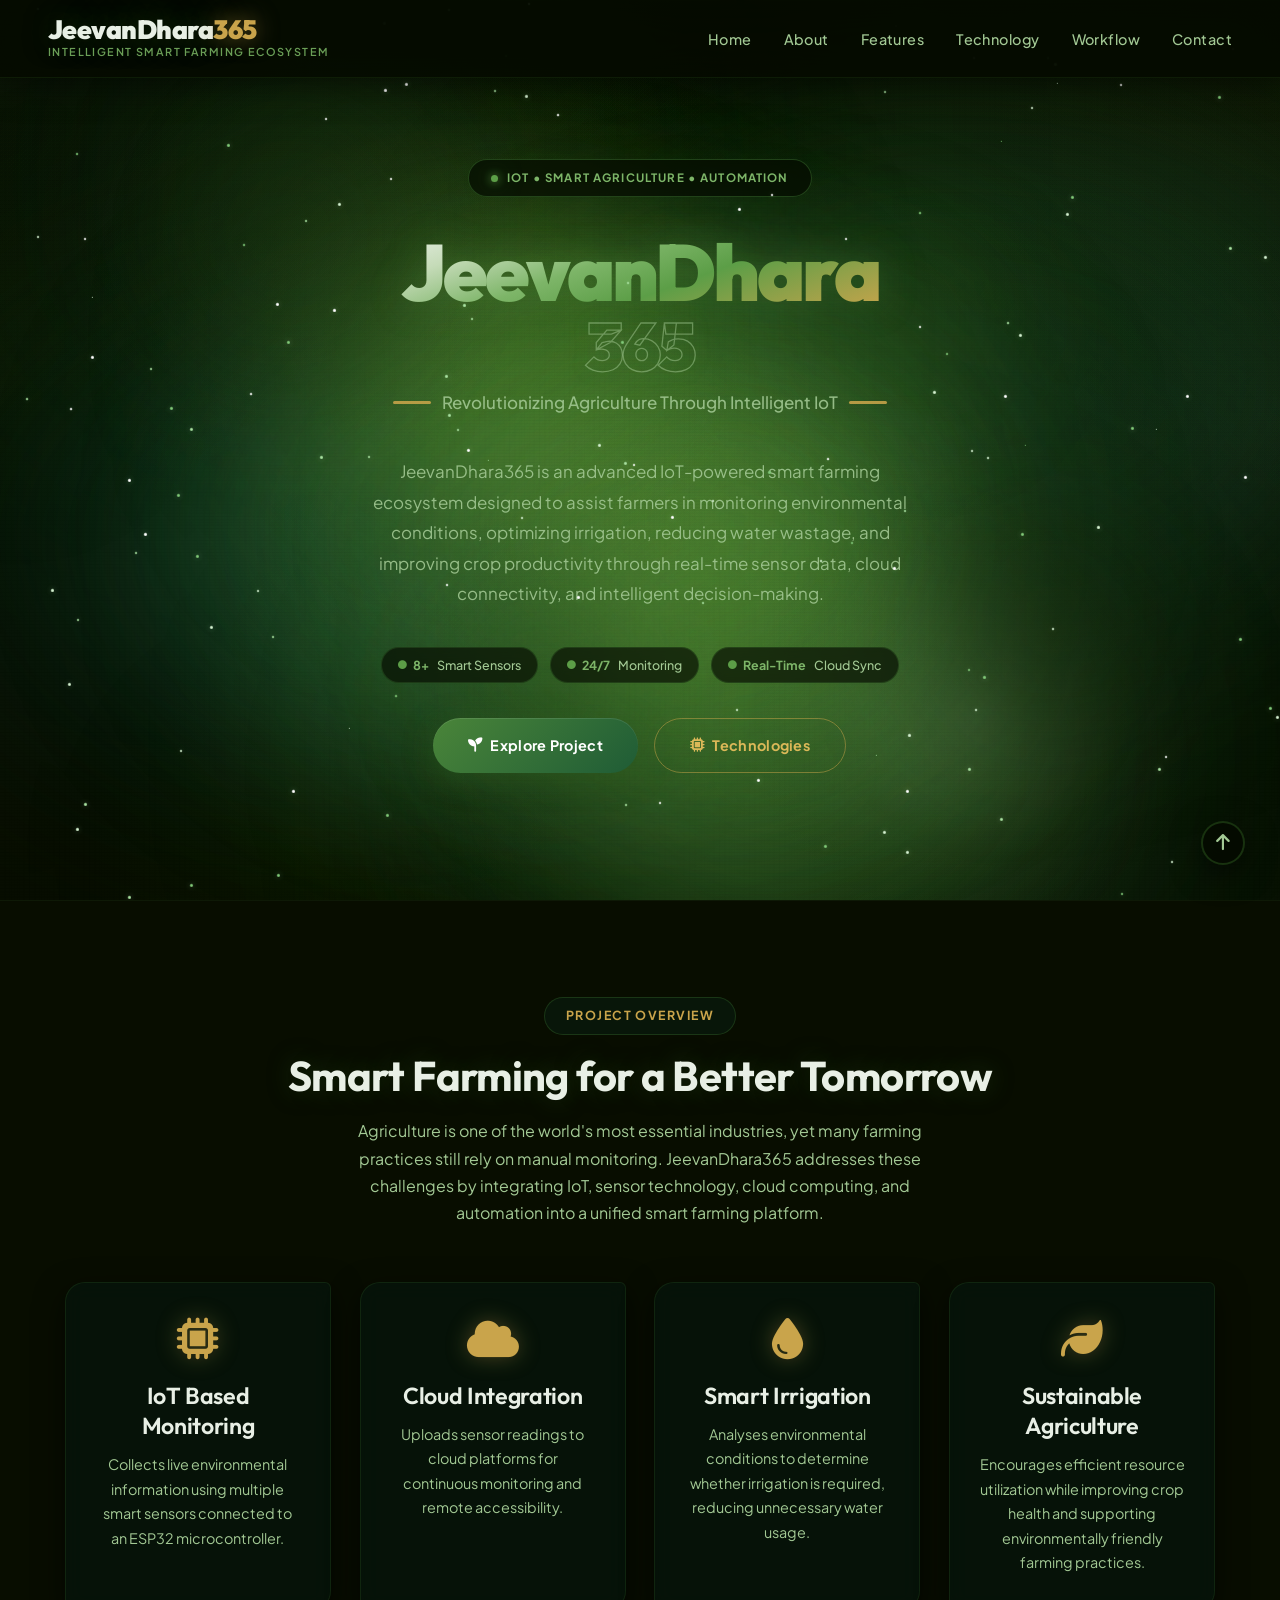
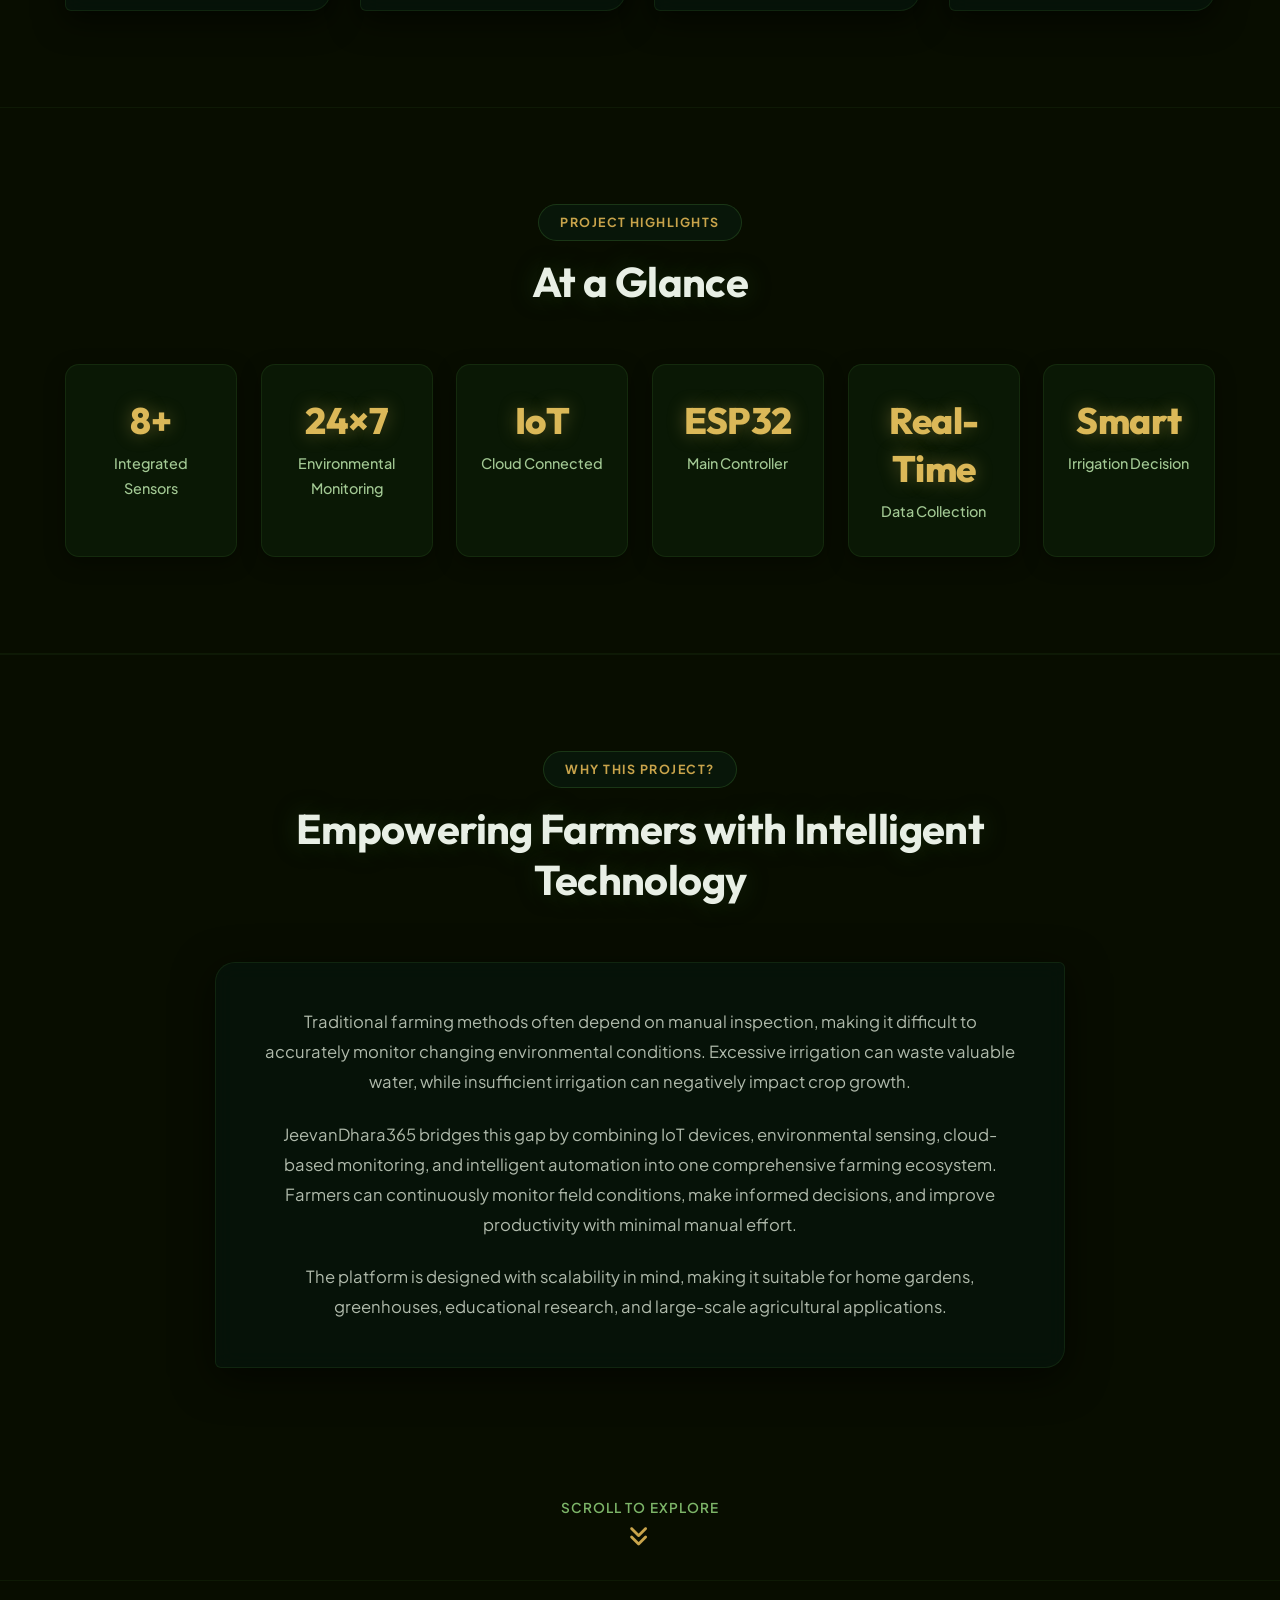
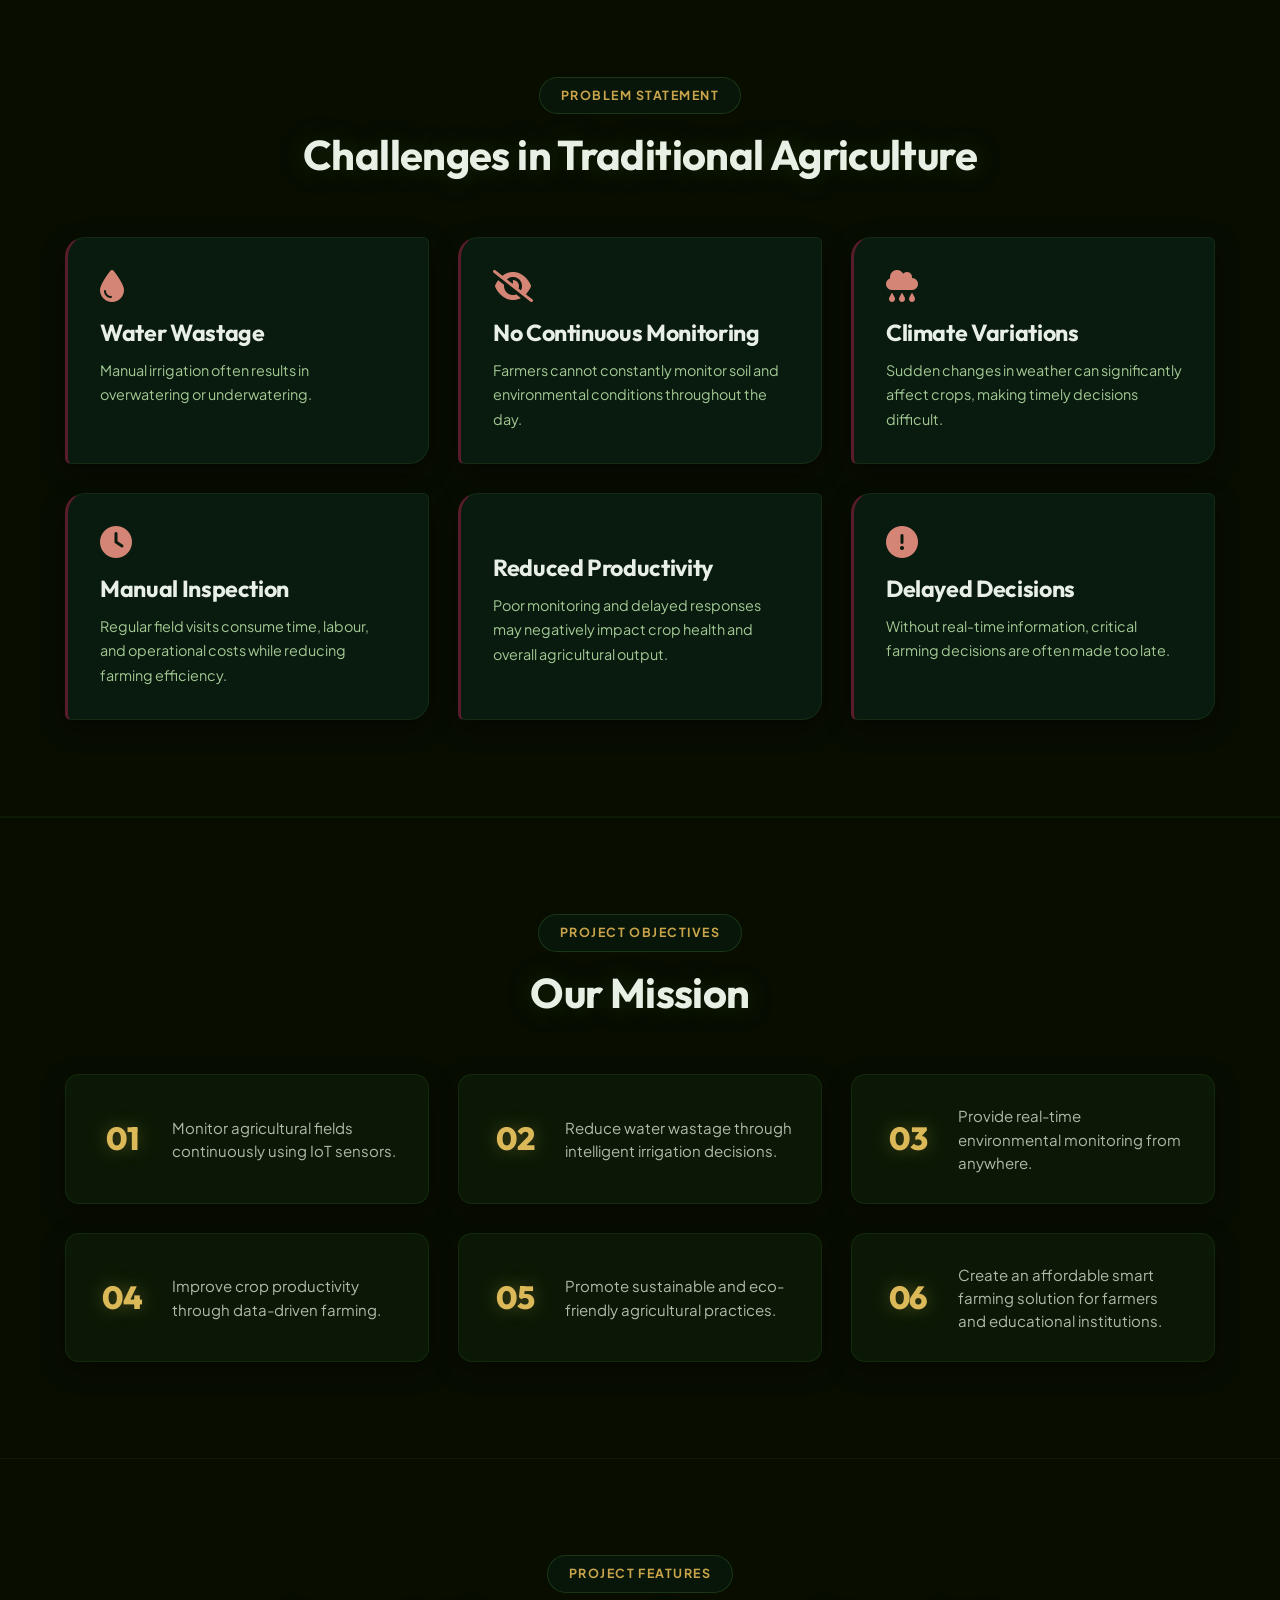
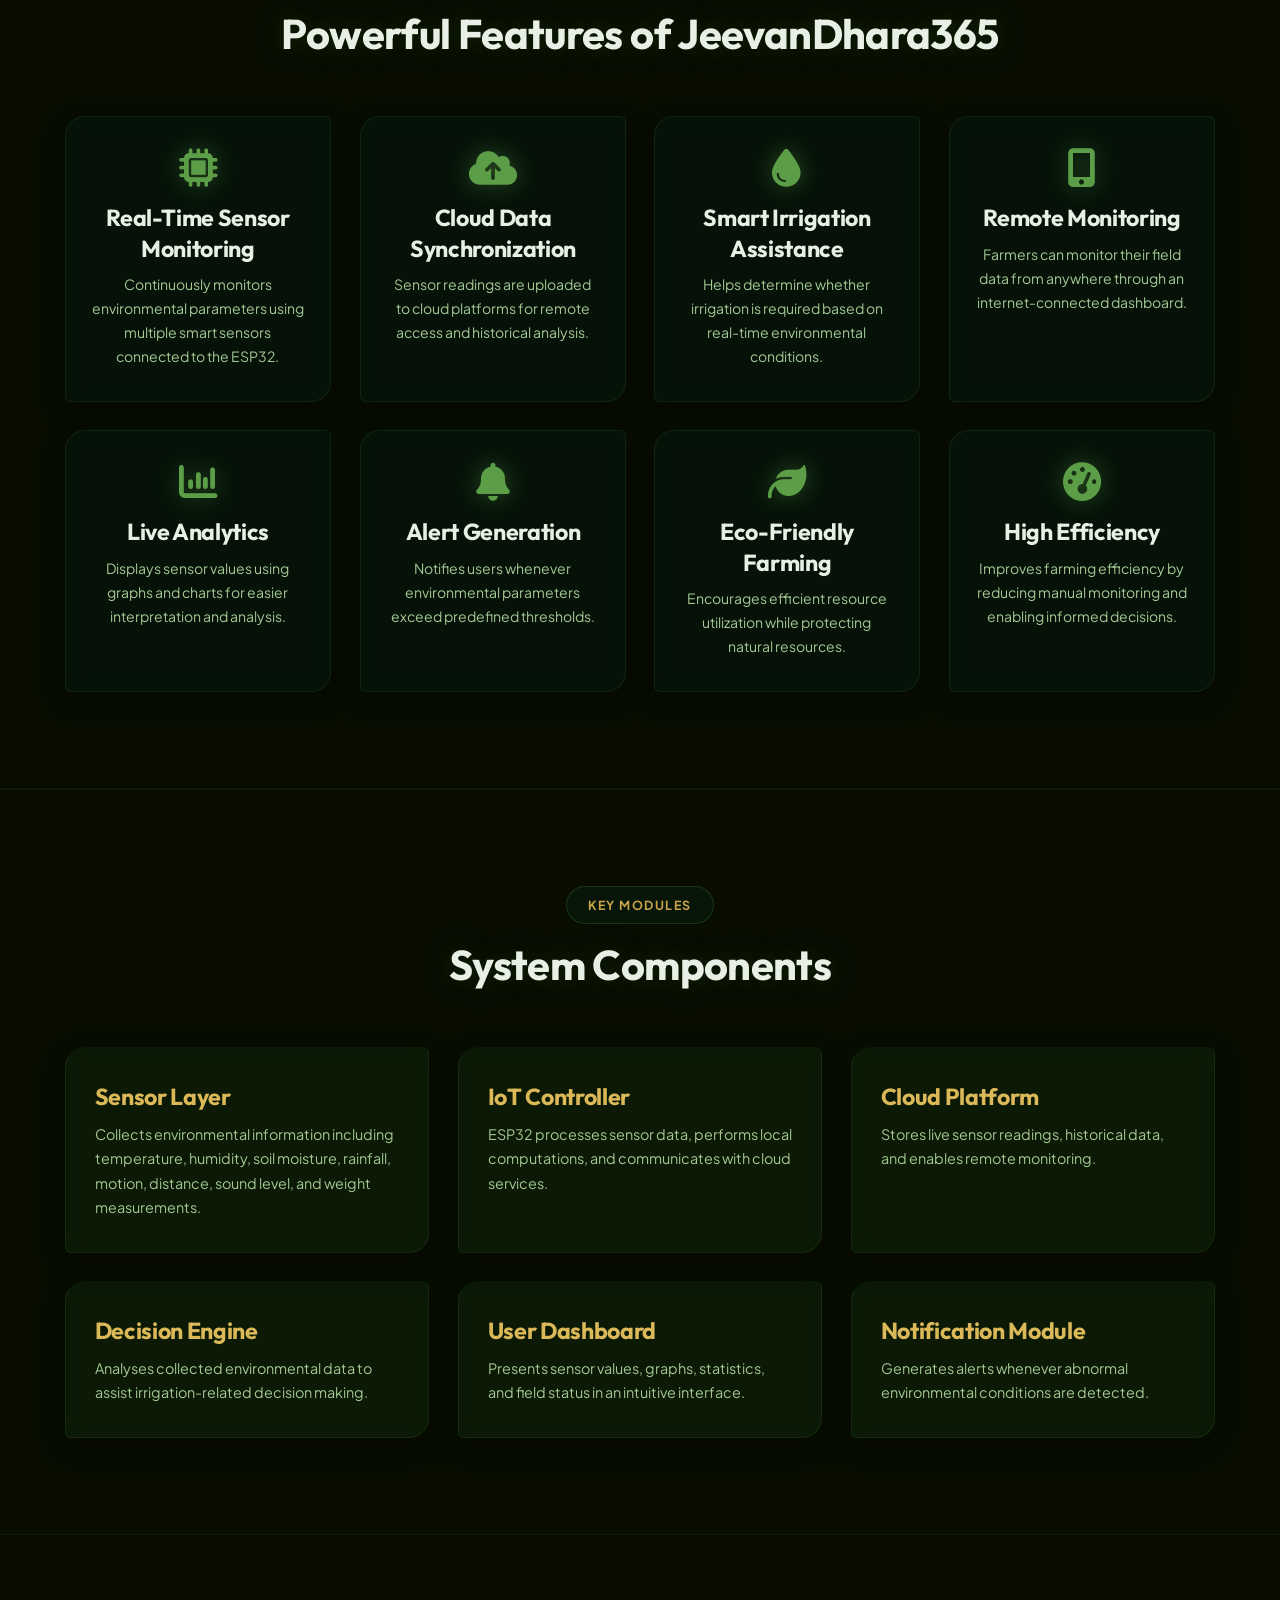
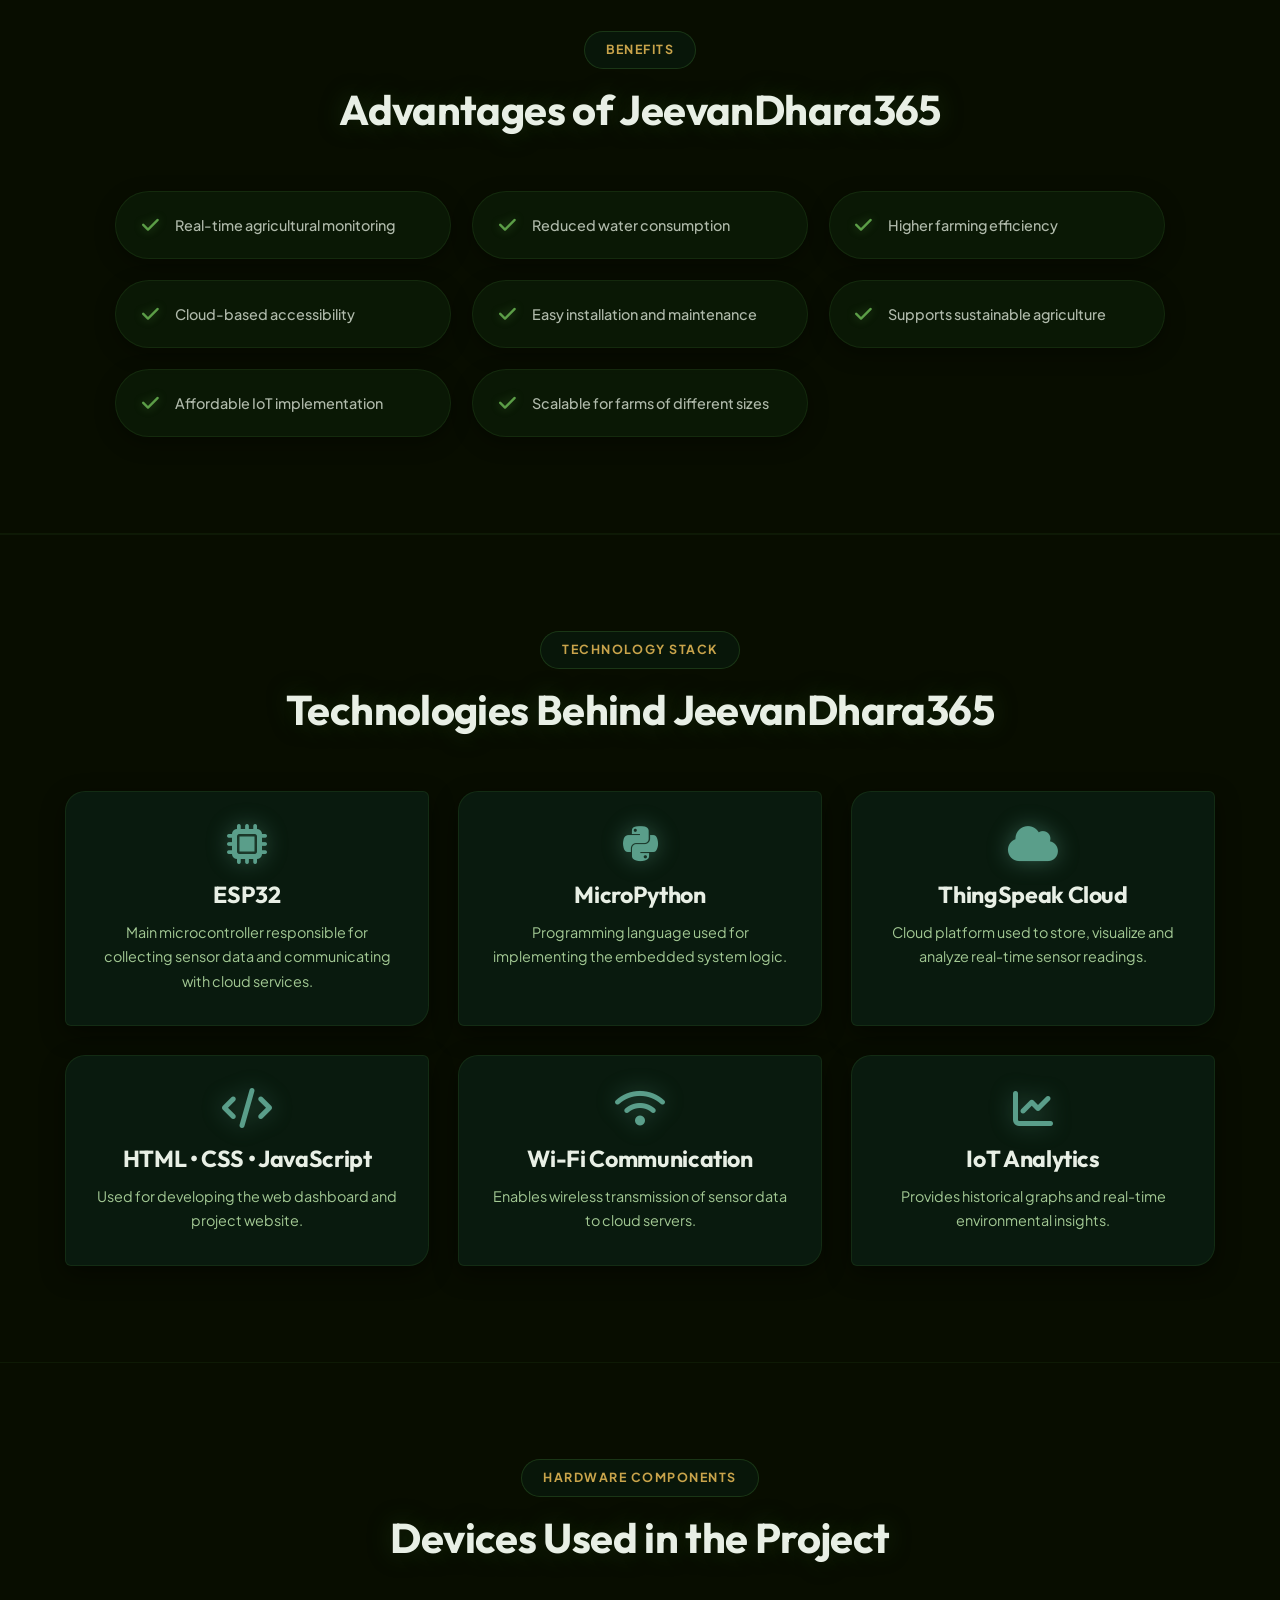
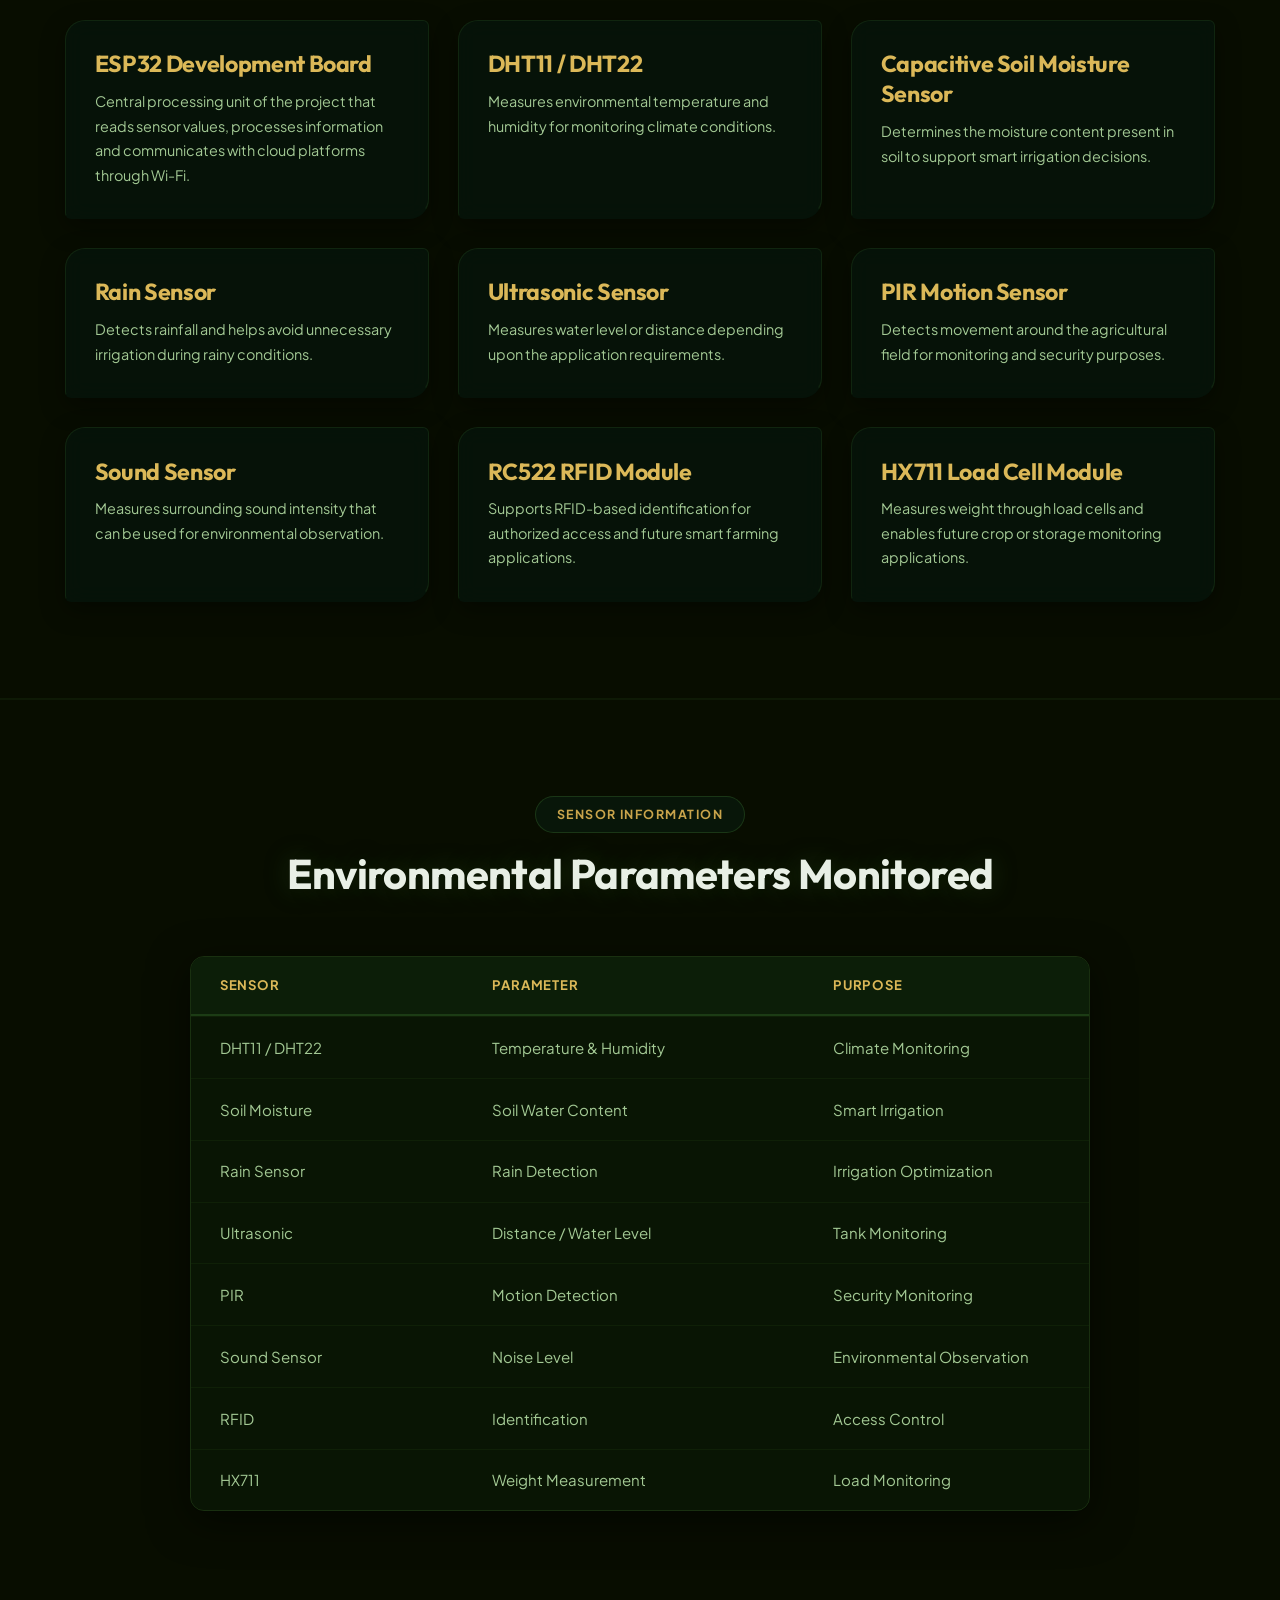
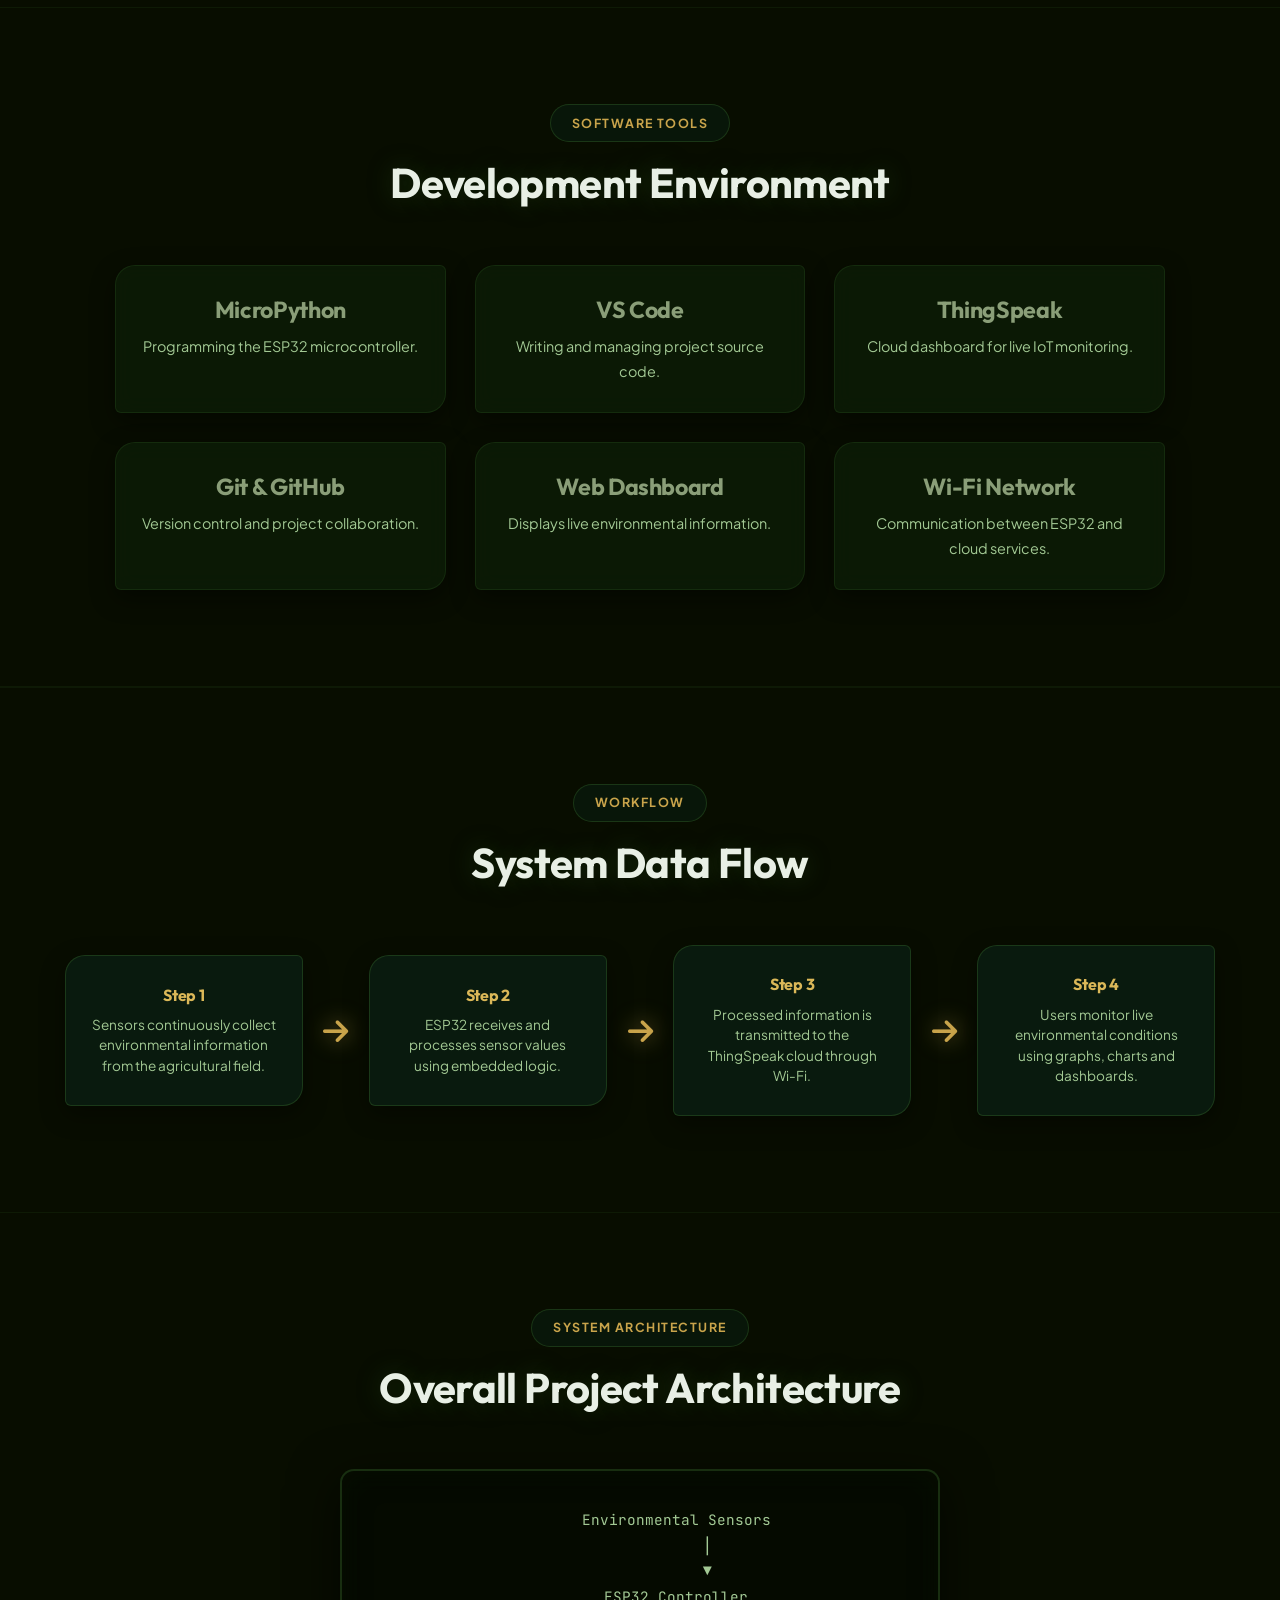
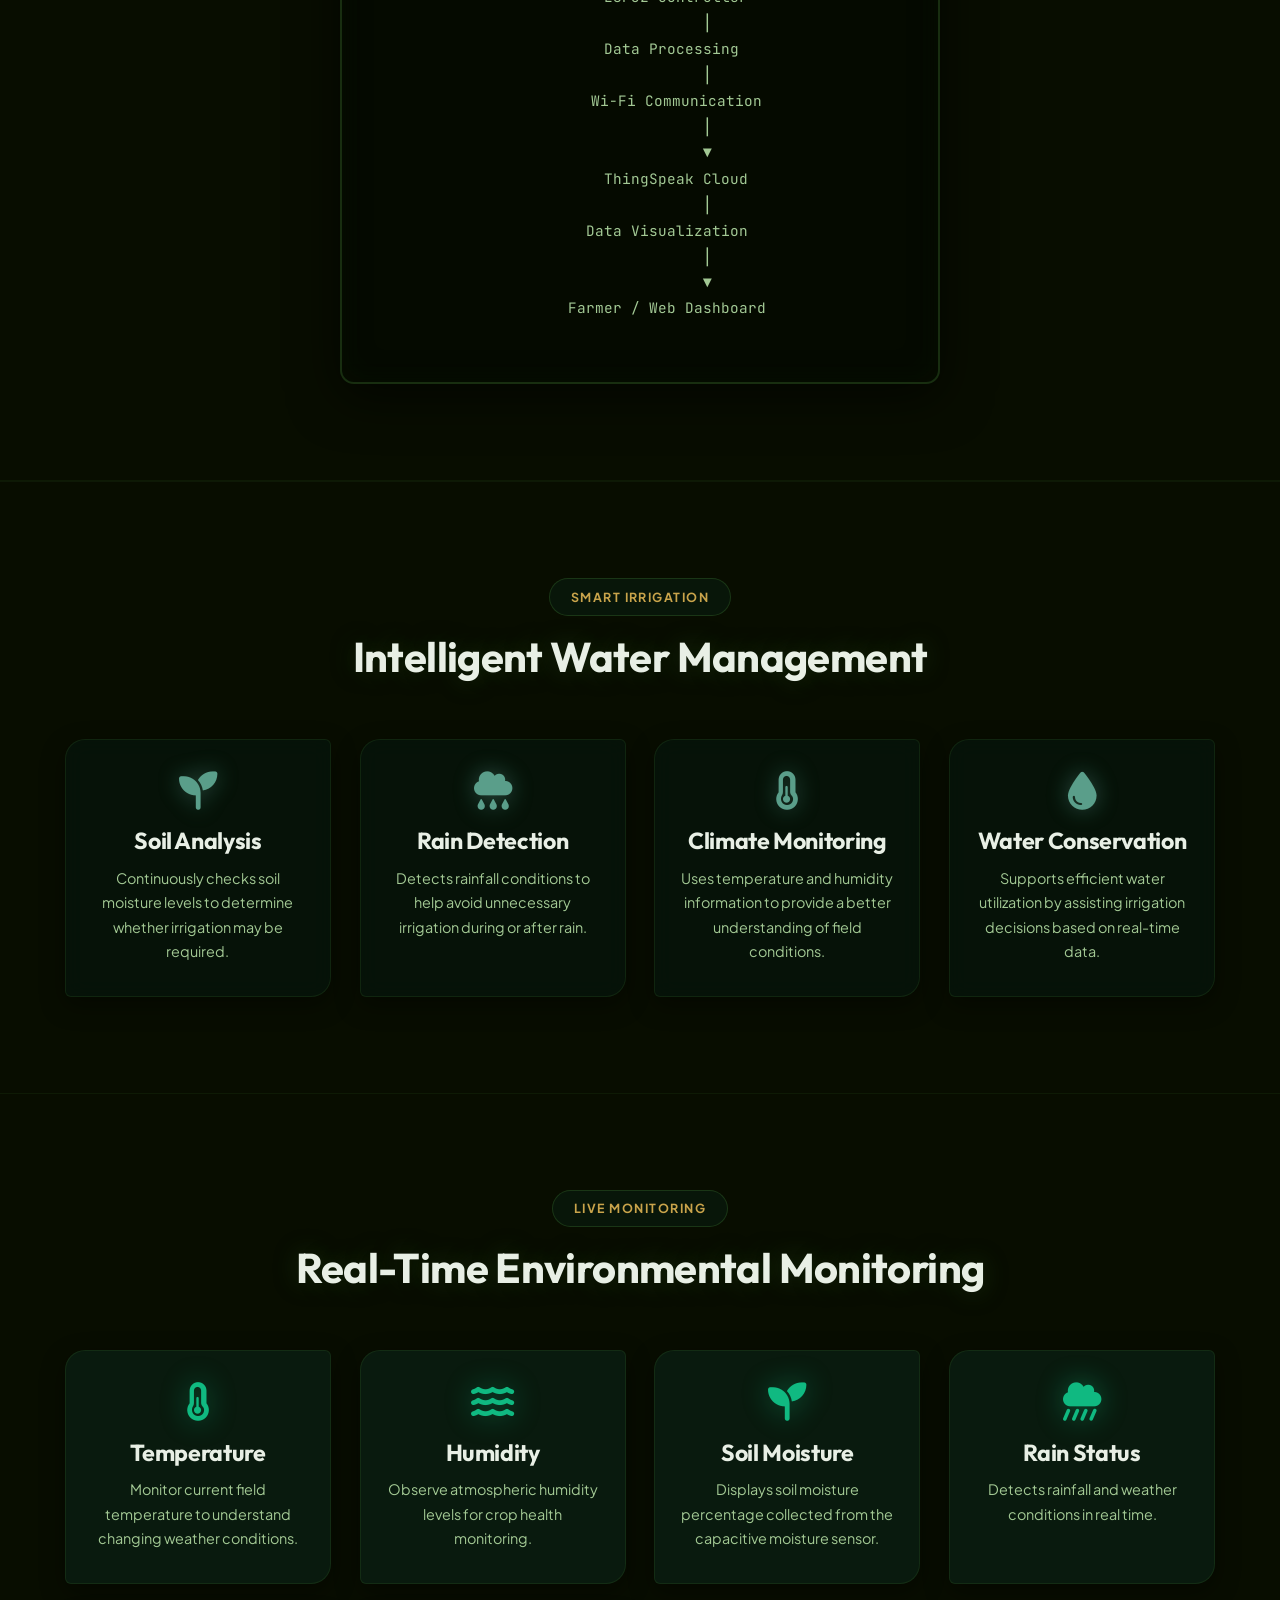
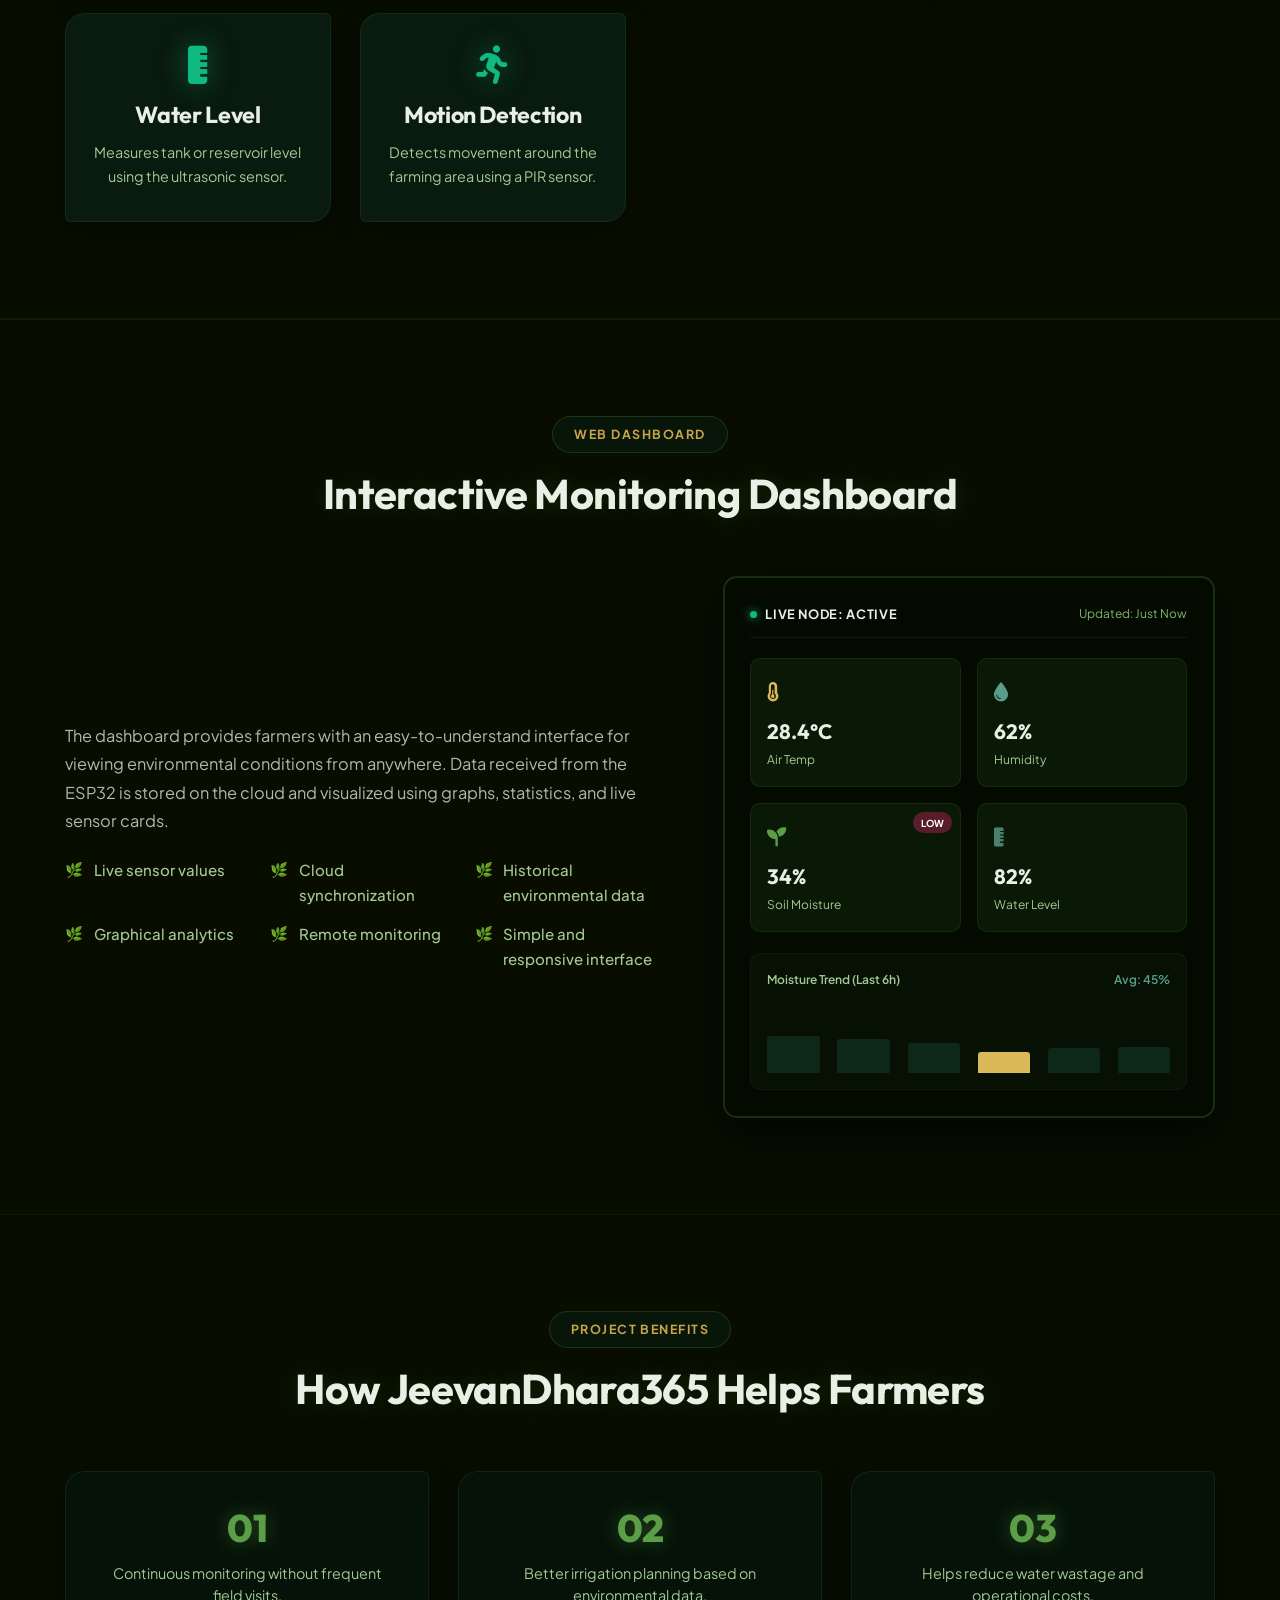
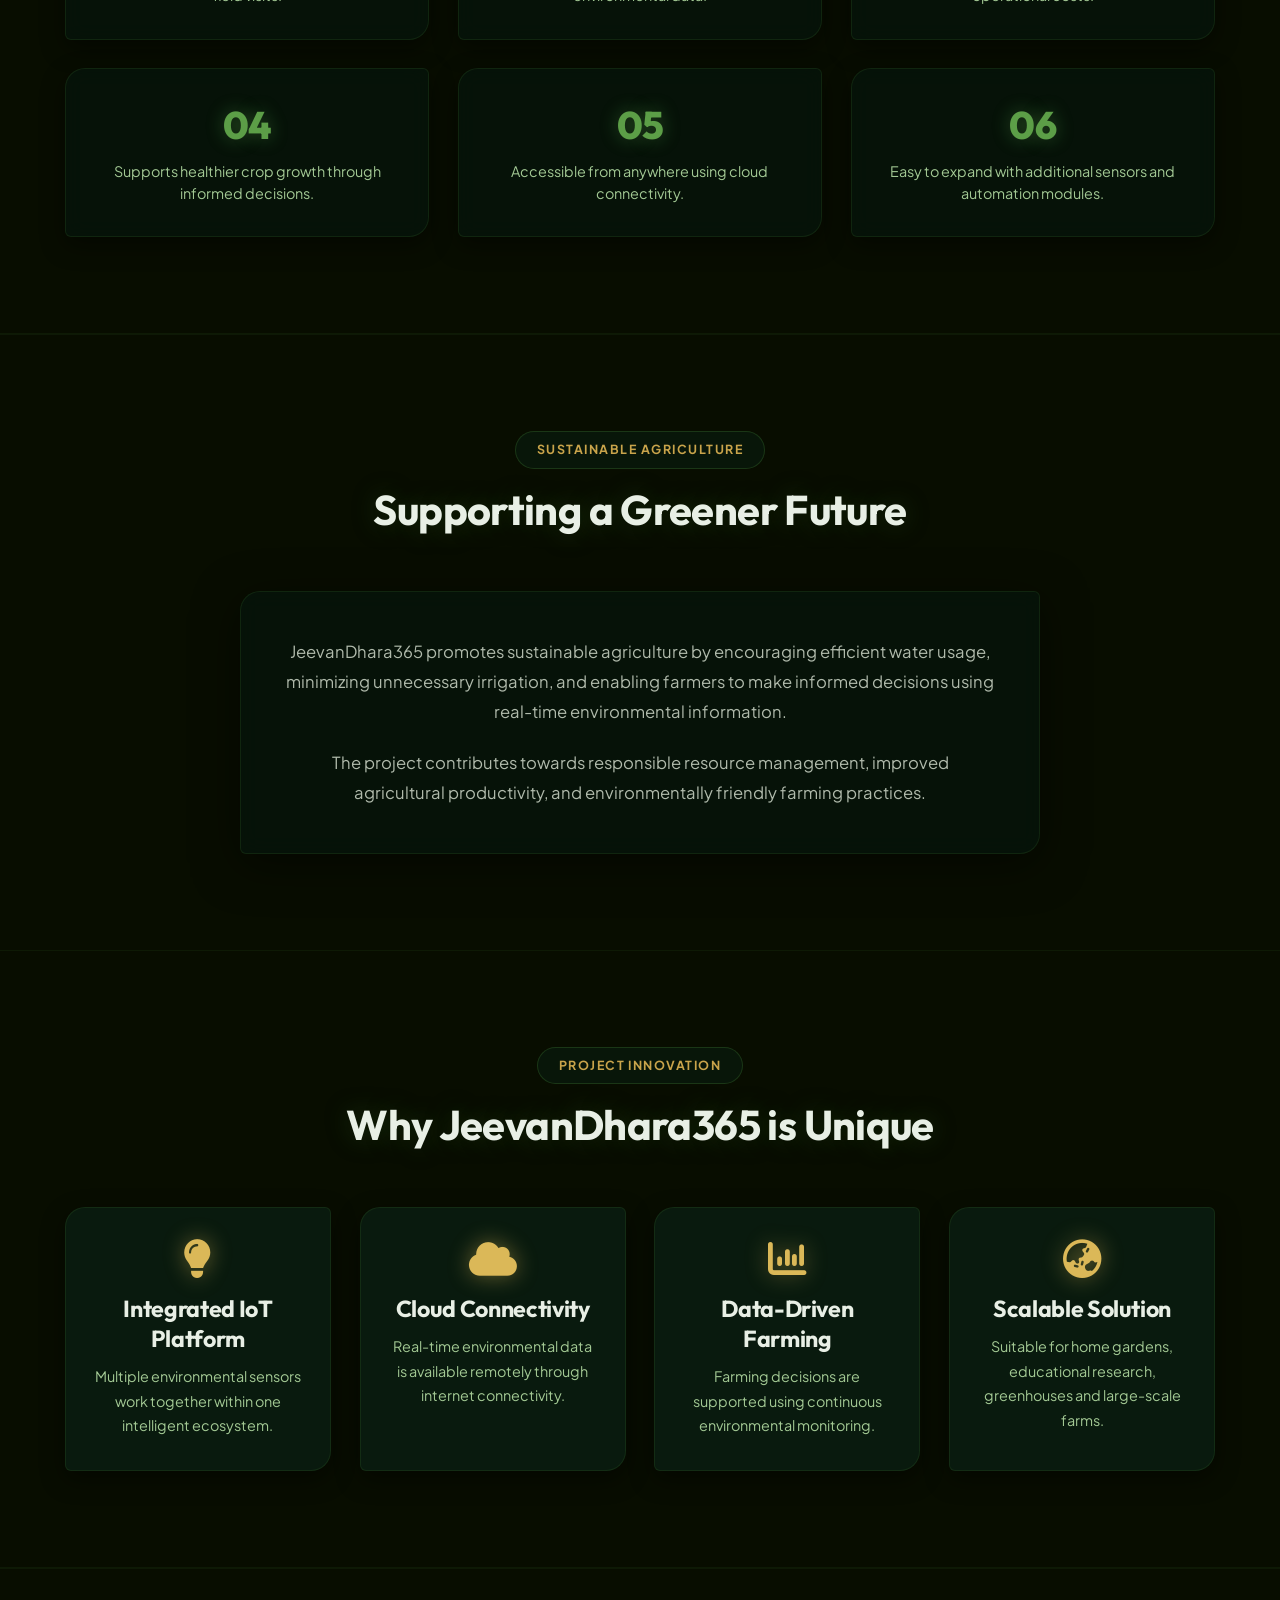
==== commit ffd571e7: "Backup" ====
--- a/jeevandhara.html
+++ b/jeevandhara.html
@@ -68,8 +68,64 @@
             --radius-organic: 20px 6px 20px 6px;
             --radius-soft: 14px;
             --radius-pill: 50px;
-            --transition-fast: 0.25s cubic-bezier(0.25, 1, 0.5, 1);
-            --transition-smooth: 0.4s cubic-bezier(0.25, 1, 0.5, 1);
+            --transition-fast: 0.25s cubic-bezier(0.16, 1, 0.3, 1);
+            --transition-smooth: 0.45s cubic-bezier(0.16, 1, 0.3, 1);
+        }
+
+        /* Dynamic Pointer Cursor Dark Bloom Effect (Subtle Forest Green & Ultra Smooth) */
+        #cursor-bloom {
+            position: fixed;
+            top: 0;
+            left: 0;
+            width: 700px;
+            height: 700px;
+            border-radius: 50%;
+            pointer-events: none;
+            z-index: 99999;
+            background: radial-gradient(circle at center, rgba(45, 90, 30, 0.08) 0%, rgba(20, 50, 15, 0.03) 45%, rgba(8, 20, 5, 0.008) 75%, transparent 100%);
+            filter: blur(80px);
+            transform: translate(-50%, -50%);
+            opacity: 0;
+            transition: opacity 0.6s cubic-bezier(0.16, 1, 0.3, 1), width 0.6s cubic-bezier(0.16, 1, 0.3, 1), height 0.6s cubic-bezier(0.16, 1, 0.3, 1), background 0.6s cubic-bezier(0.16, 1, 0.3, 1);
+            will-change: transform, opacity;
+        }
+
+        #cursor-bloom.active {
+            opacity: 1;
+        }
+
+        #cursor-bloom.hovered {
+            width: 900px;
+            height: 900px;
+            background: radial-gradient(circle at center, rgba(65, 120, 40, 0.11) 0%, rgba(30, 70, 20, 0.045) 45%, rgba(10, 30, 8, 0.01) 75%, transparent 100%);
+        }
+
+        /* Full Page Background Starfield (Appears Across All Sections) */
+        #global-starfield {
+            position: fixed;
+            top: 0;
+            left: 0;
+            width: 100vw;
+            height: 100vh;
+            pointer-events: none;
+            z-index: 1;
+            overflow: hidden;
+        }
+
+        #global-starfield .g-star {
+            position: absolute;
+            background: #ffffff;
+            border-radius: 50%;
+            animation: gStarTwinkle 4s infinite cubic-bezier(0.4, 0, 0.2, 1) alternate;
+            pointer-events: none;
+            box-shadow: 0 0 6px rgba(220, 255, 210, 0.4);
+            will-change: transform, opacity;
+        }
+
+        @keyframes gStarTwinkle {
+            0% { opacity: 0.12; transform: scale(0.7); }
+            50% { opacity: 0.85; transform: scale(1.4); }
+            100% { opacity: 0.12; transform: scale(0.7); }
         }
 
         *,
@@ -2565,7 +2621,7 @@
 
         /* Footer */
         #footer {
-            background: #030700;
+            background: #03070080;
             border-top: 2px solid var(--border-mid);
             padding: 3.5rem 3rem 1.8rem;
             position: relative;
@@ -3979,6 +4035,64 @@
         });
         const mImg = document.querySelector('.member-image img');
         if (mImg) { mImg.addEventListener('error', function () { this.parentElement.innerHTML = '<span style="font-size:3rem">🧑‍💻</span>'; }); }
+
+        // Dynamic Pointer Cursor Dark Bloom Tracking & Interpolation
+        const cursorBloom = document.createElement('div');
+        cursorBloom.id = 'cursor-bloom';
+        document.body.appendChild(cursorBloom);
+
+        let mouseX = -500, mouseY = -500;
+        let bloomX = -500, bloomY = -500;
+
+        window.addEventListener('mousemove', (e) => {
+            mouseX = e.clientX;
+            mouseY = e.clientY;
+            if (!cursorBloom.classList.contains('active')) {
+                cursorBloom.classList.add('active');
+            }
+        });
+
+        document.addEventListener('mouseleave', () => {
+            cursorBloom.classList.remove('active');
+        });
+
+        function animateBloom() {
+            bloomX += (mouseX - bloomX) * 0.065;
+            bloomY += (mouseY - bloomY) * 0.065;
+            cursorBloom.style.transform = `translate3d(${bloomX}px, ${bloomY}px, 0) translate(-50%, -50%)`;
+            requestAnimationFrame(animateBloom);
+        }
+        animateBloom();
+
+        const interactives = document.querySelectorAll('a, button, .card, .stat-card, .feature-card, .module-card, .tech-card, .gallery-item');
+        interactives.forEach(el => {
+            el.style.willChange = 'transform';
+            el.addEventListener('mouseenter', () => cursorBloom.classList.add('hovered'));
+            el.addEventListener('mouseleave', () => cursorBloom.classList.remove('hovered'));
+        });
+
+        // Full Page Dynamic Starfield Generator (Forest/Lime Tints Across All Sections)
+        (function initGlobalStarfield() {
+            const starfield = document.createElement('div');
+            starfield.id = 'global-starfield';
+            document.body.appendChild(starfield);
+
+            const starCount = 140;
+            const colors = ['#ffffff', '#d4f0d0', '#a8e0a0', '#80c878'];
+            for (let i = 0; i < starCount; i++) {
+                const star = document.createElement('div');
+                star.className = 'star g-star';
+                const size = Math.random() * 2.5 + 1;
+                star.style.width = size + 'px';
+                star.style.height = size + 'px';
+                star.style.top = (Math.random() * 100) + '%';
+                star.style.left = (Math.random() * 100) + '%';
+                star.style.background = colors[Math.floor(Math.random() * colors.length)];
+                star.style.animationDuration = (Math.random() * 4 + 3) + 's';
+                star.style.animationDelay = (Math.random() * 5) + 's';
+                starfield.appendChild(star);
+            }
+        })();
     </script>
 </body>
 
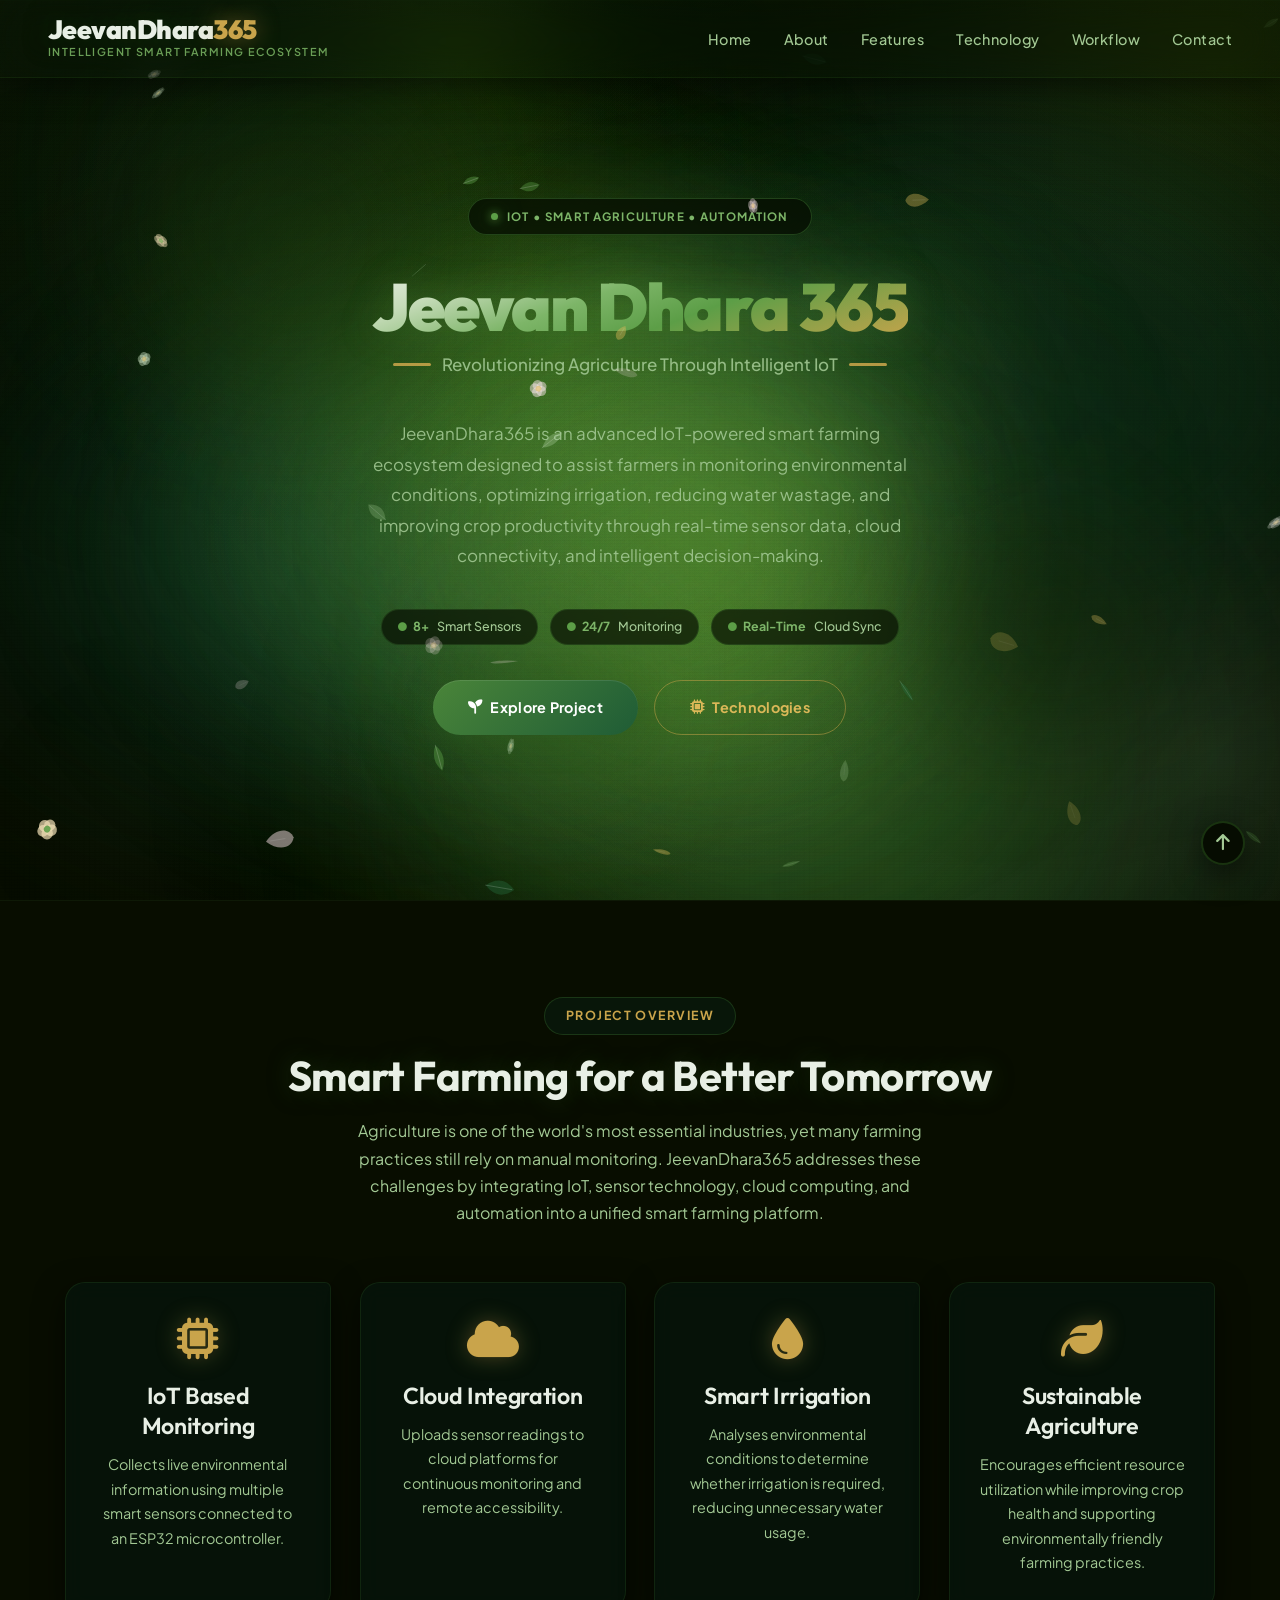
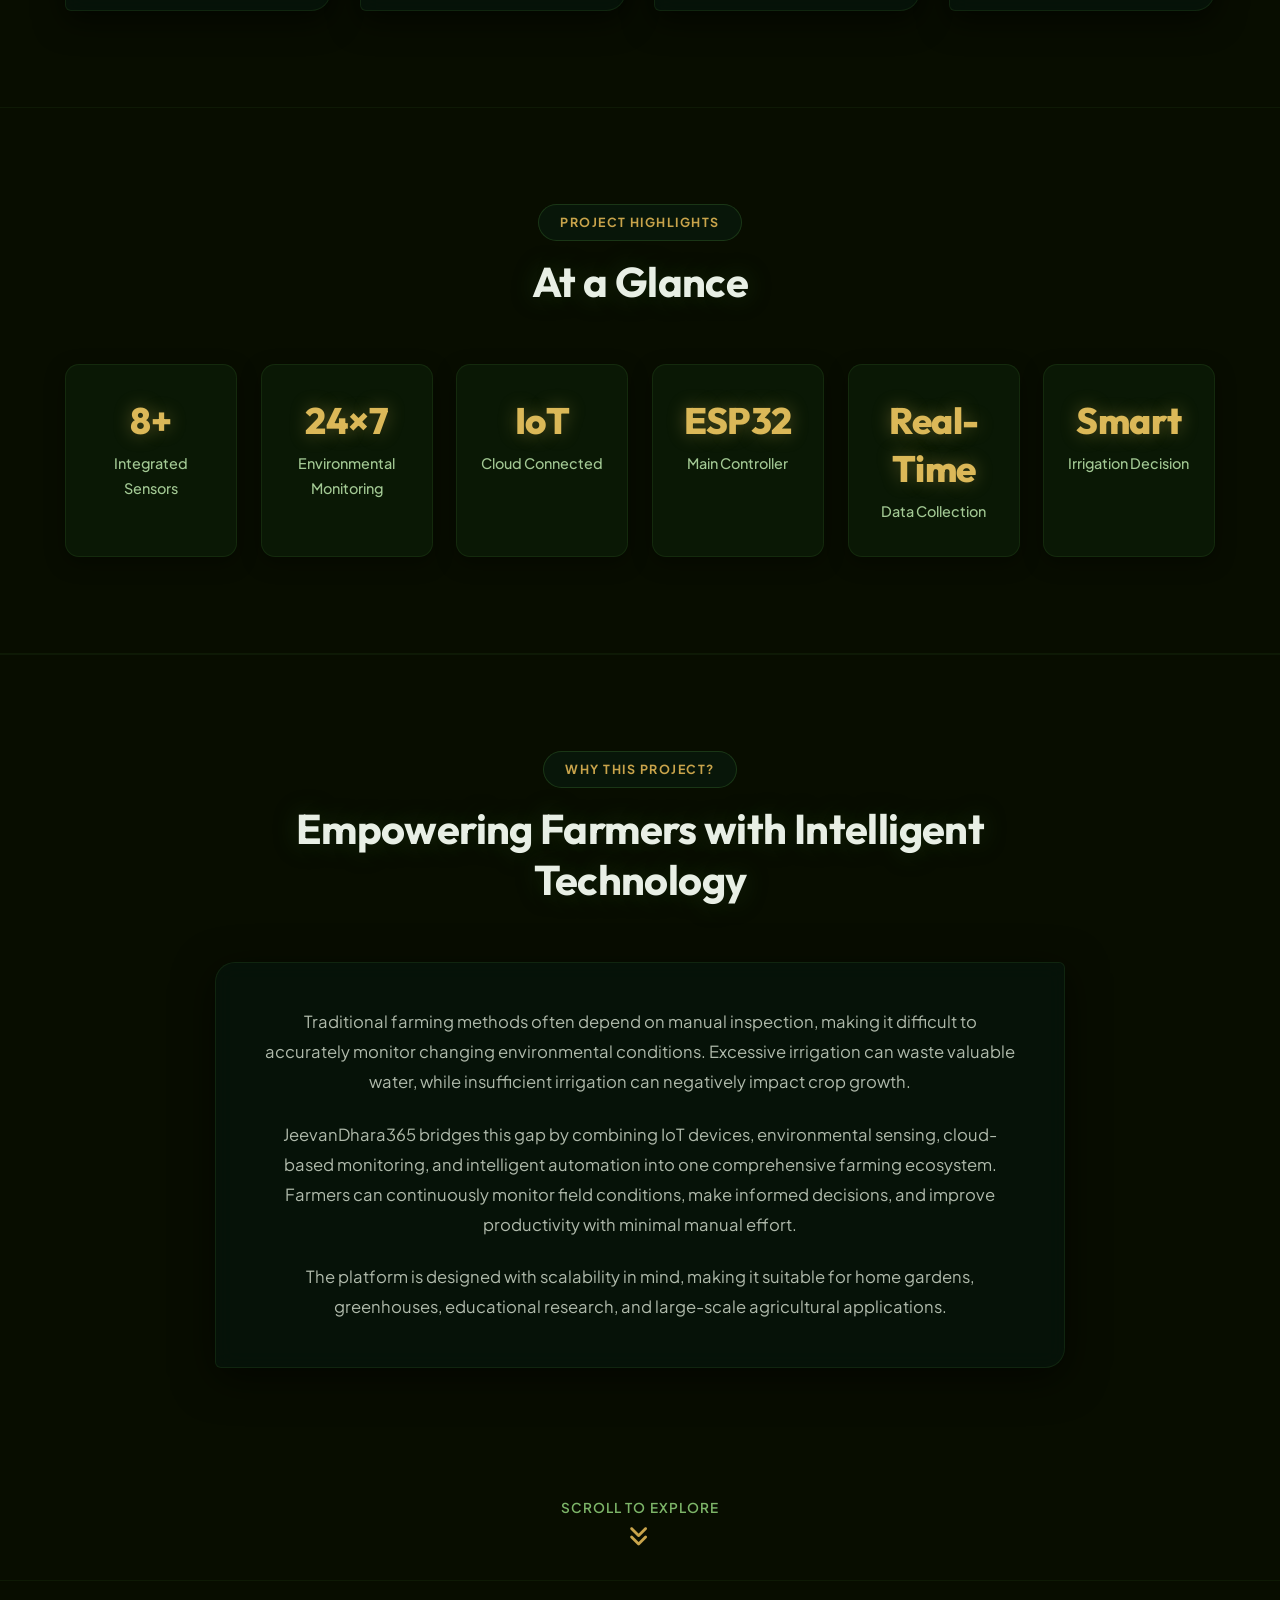
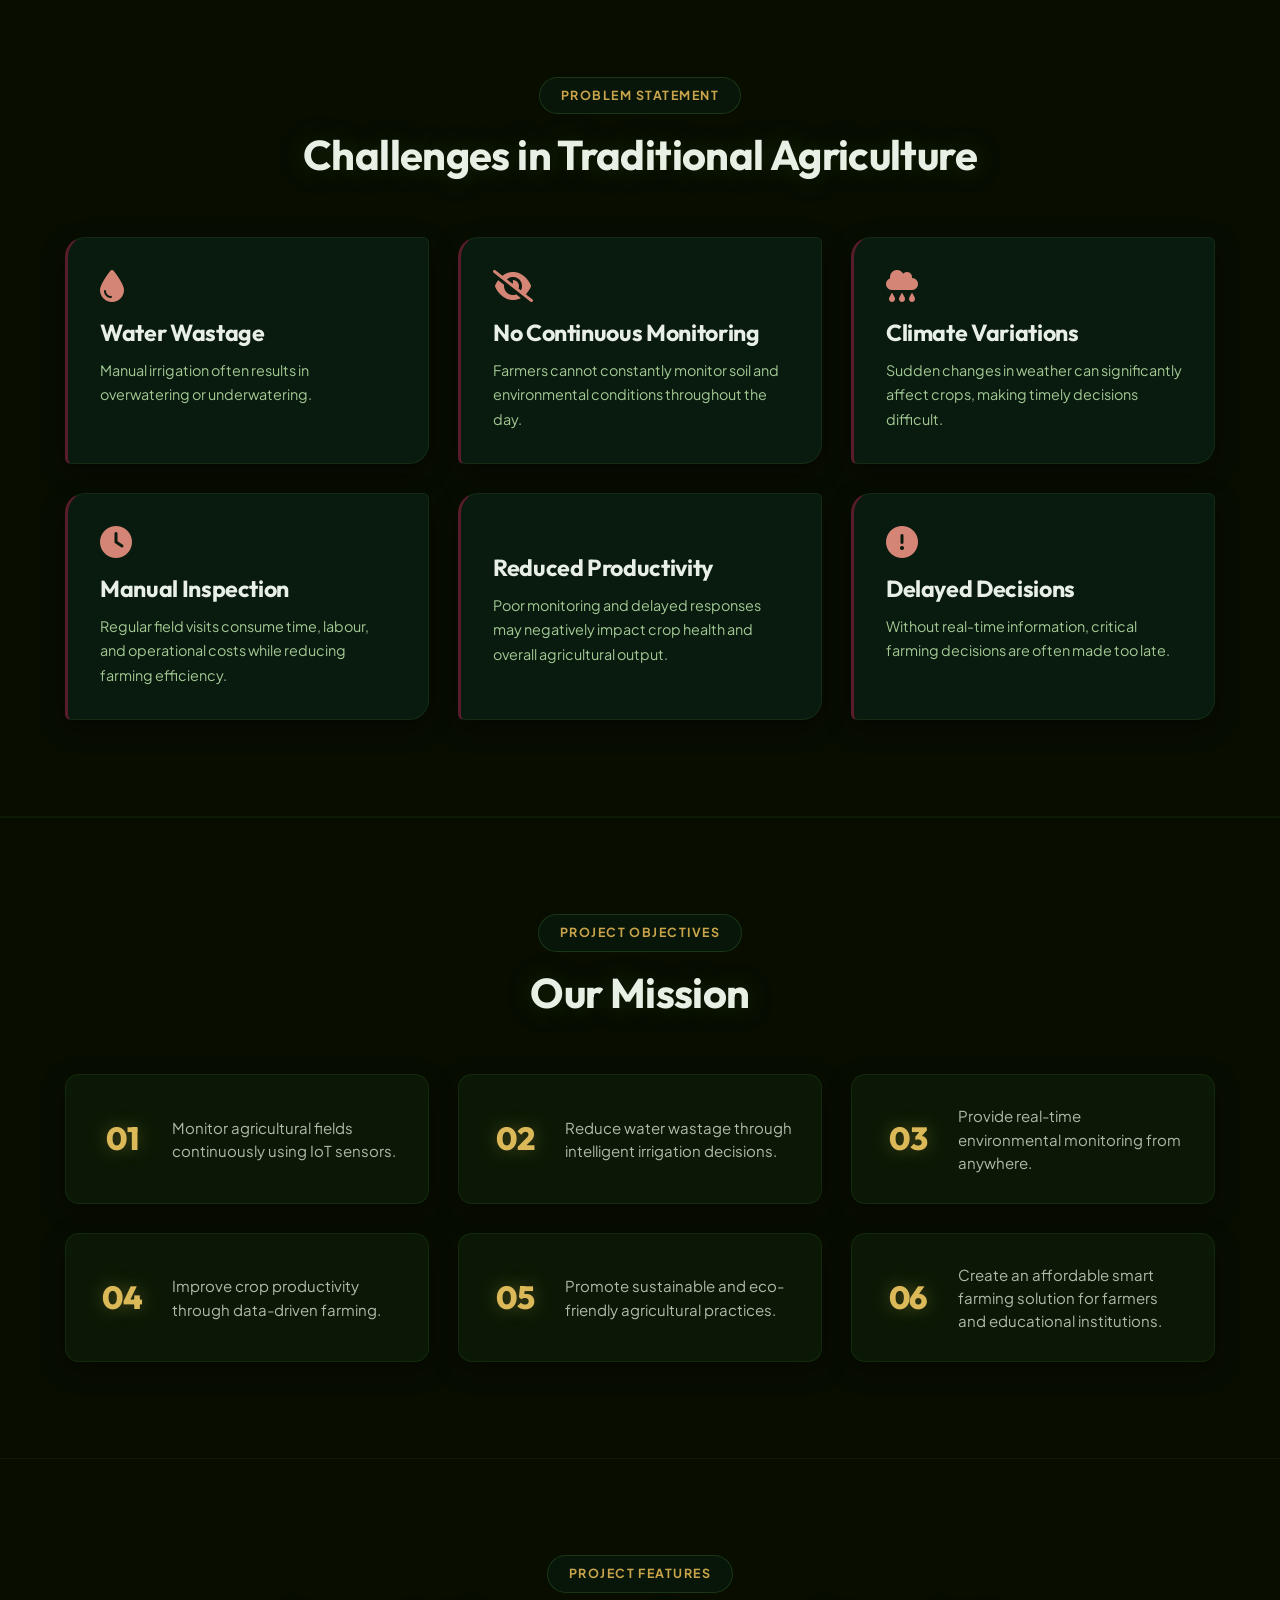
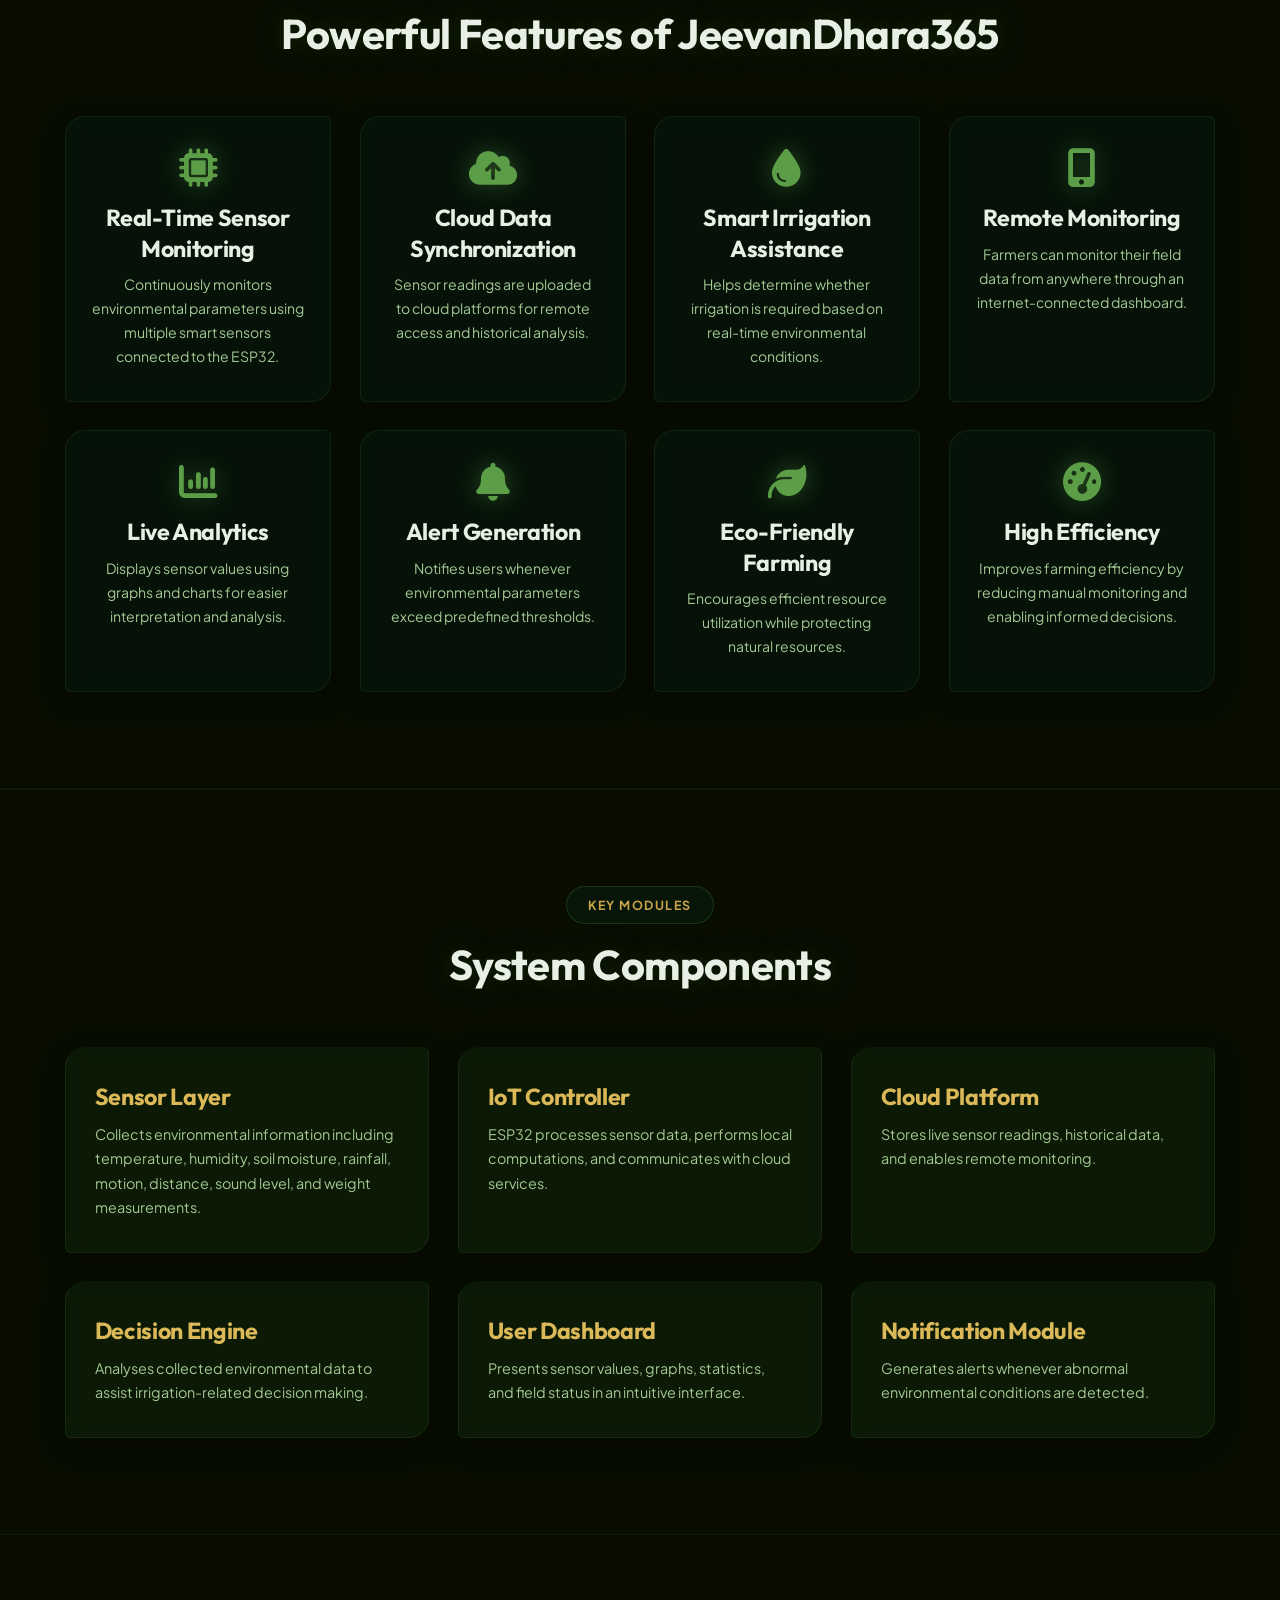
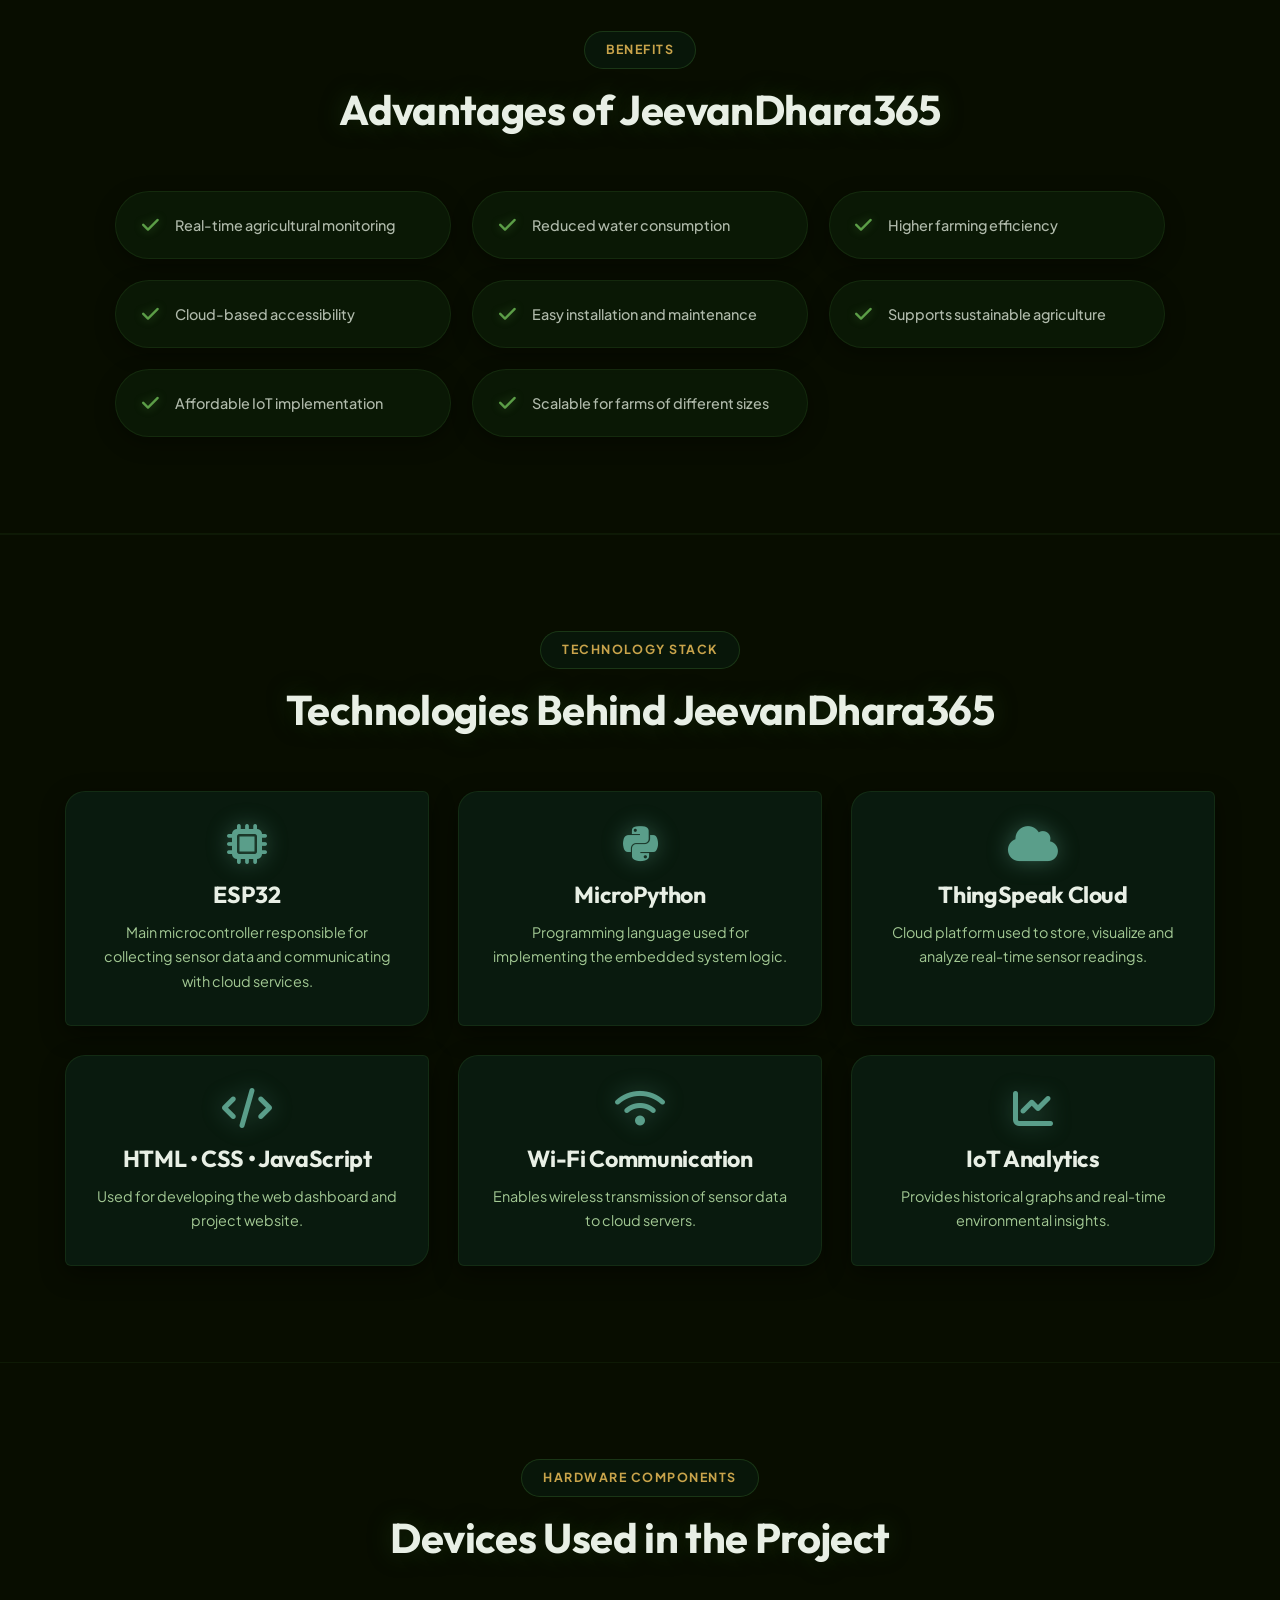
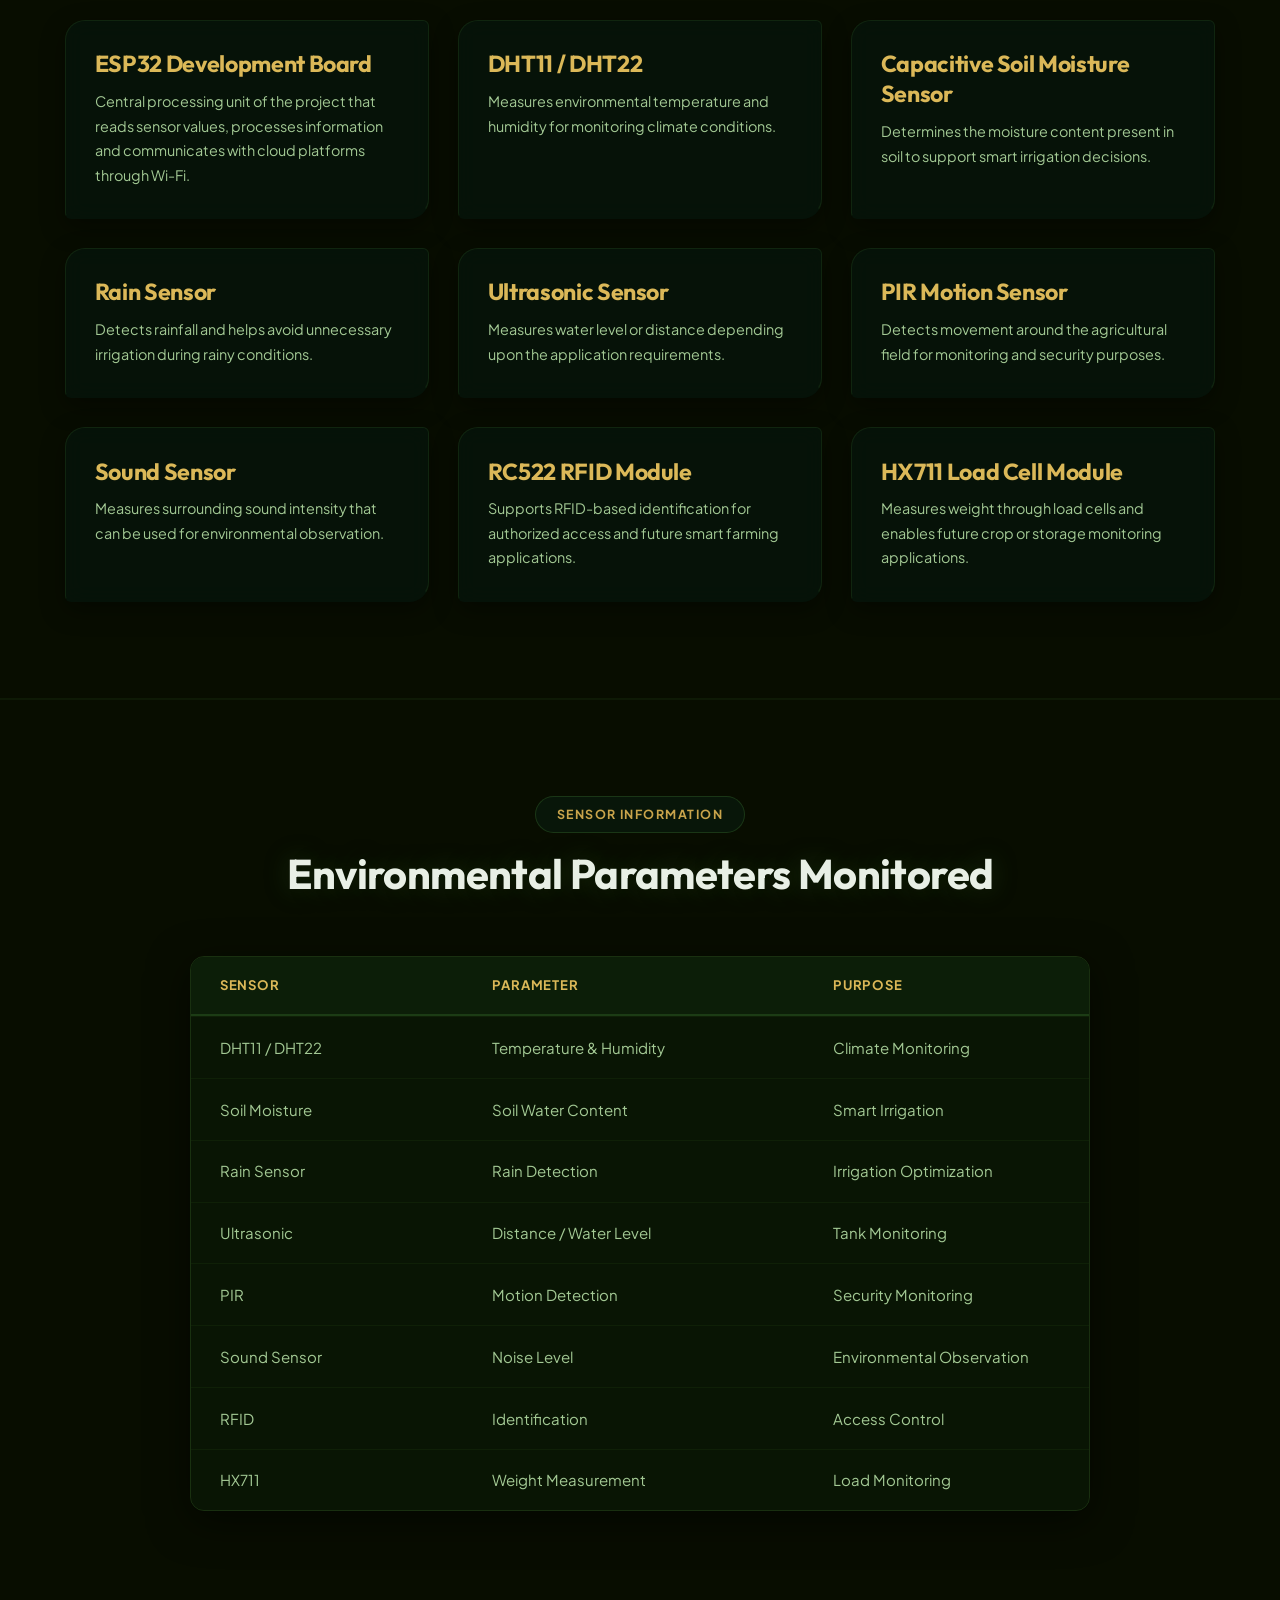
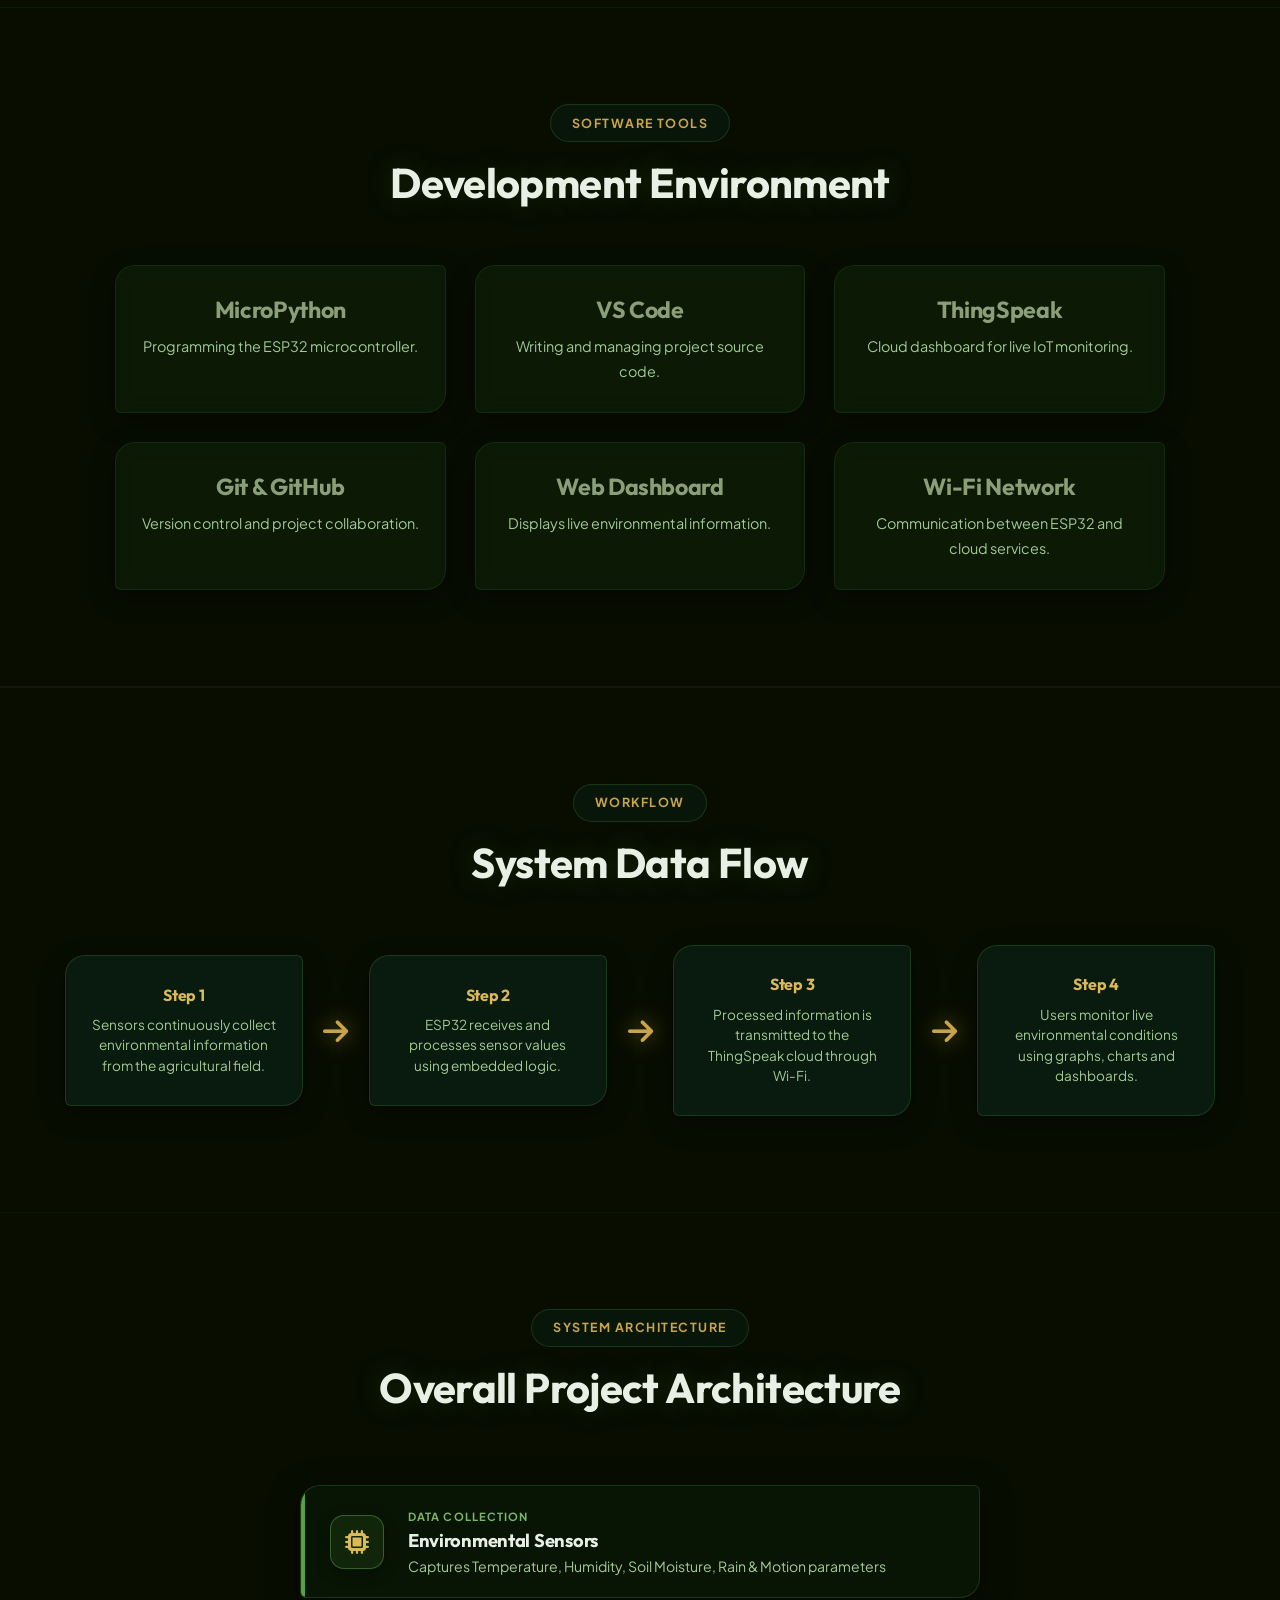
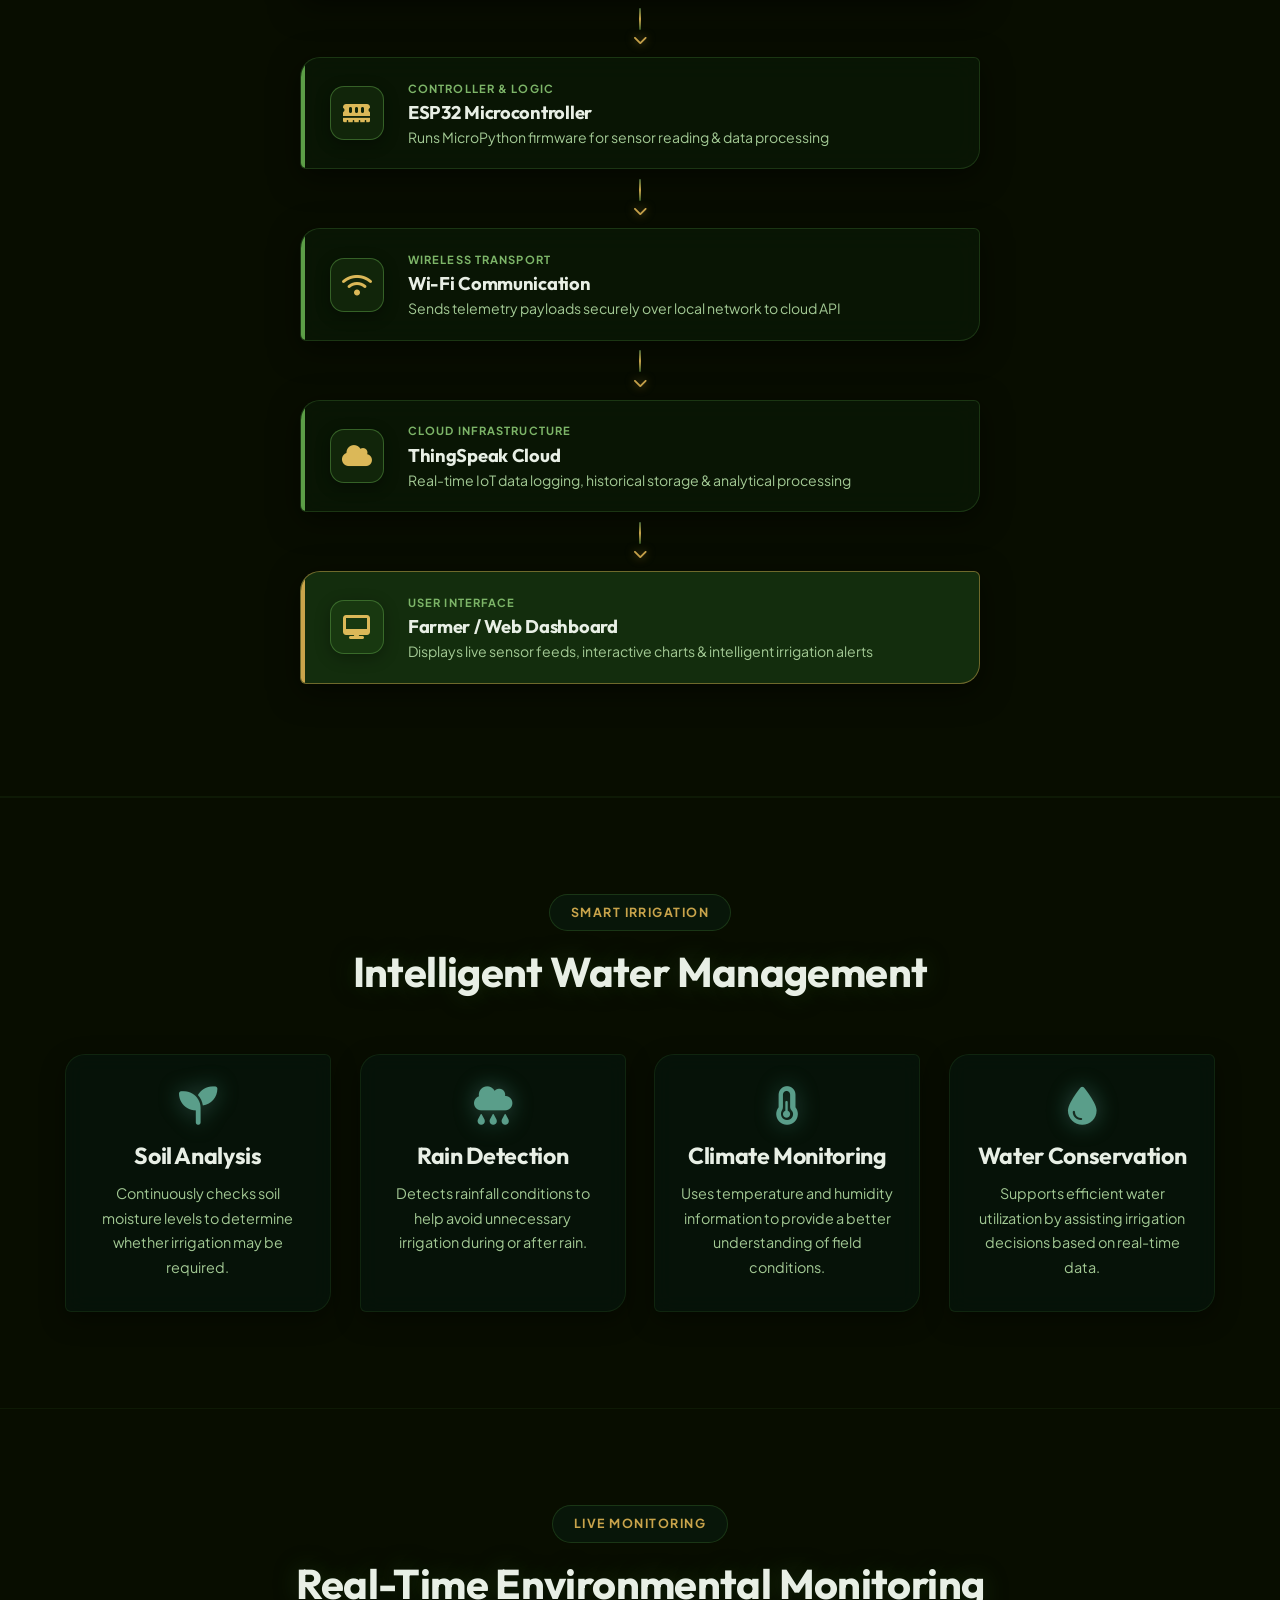
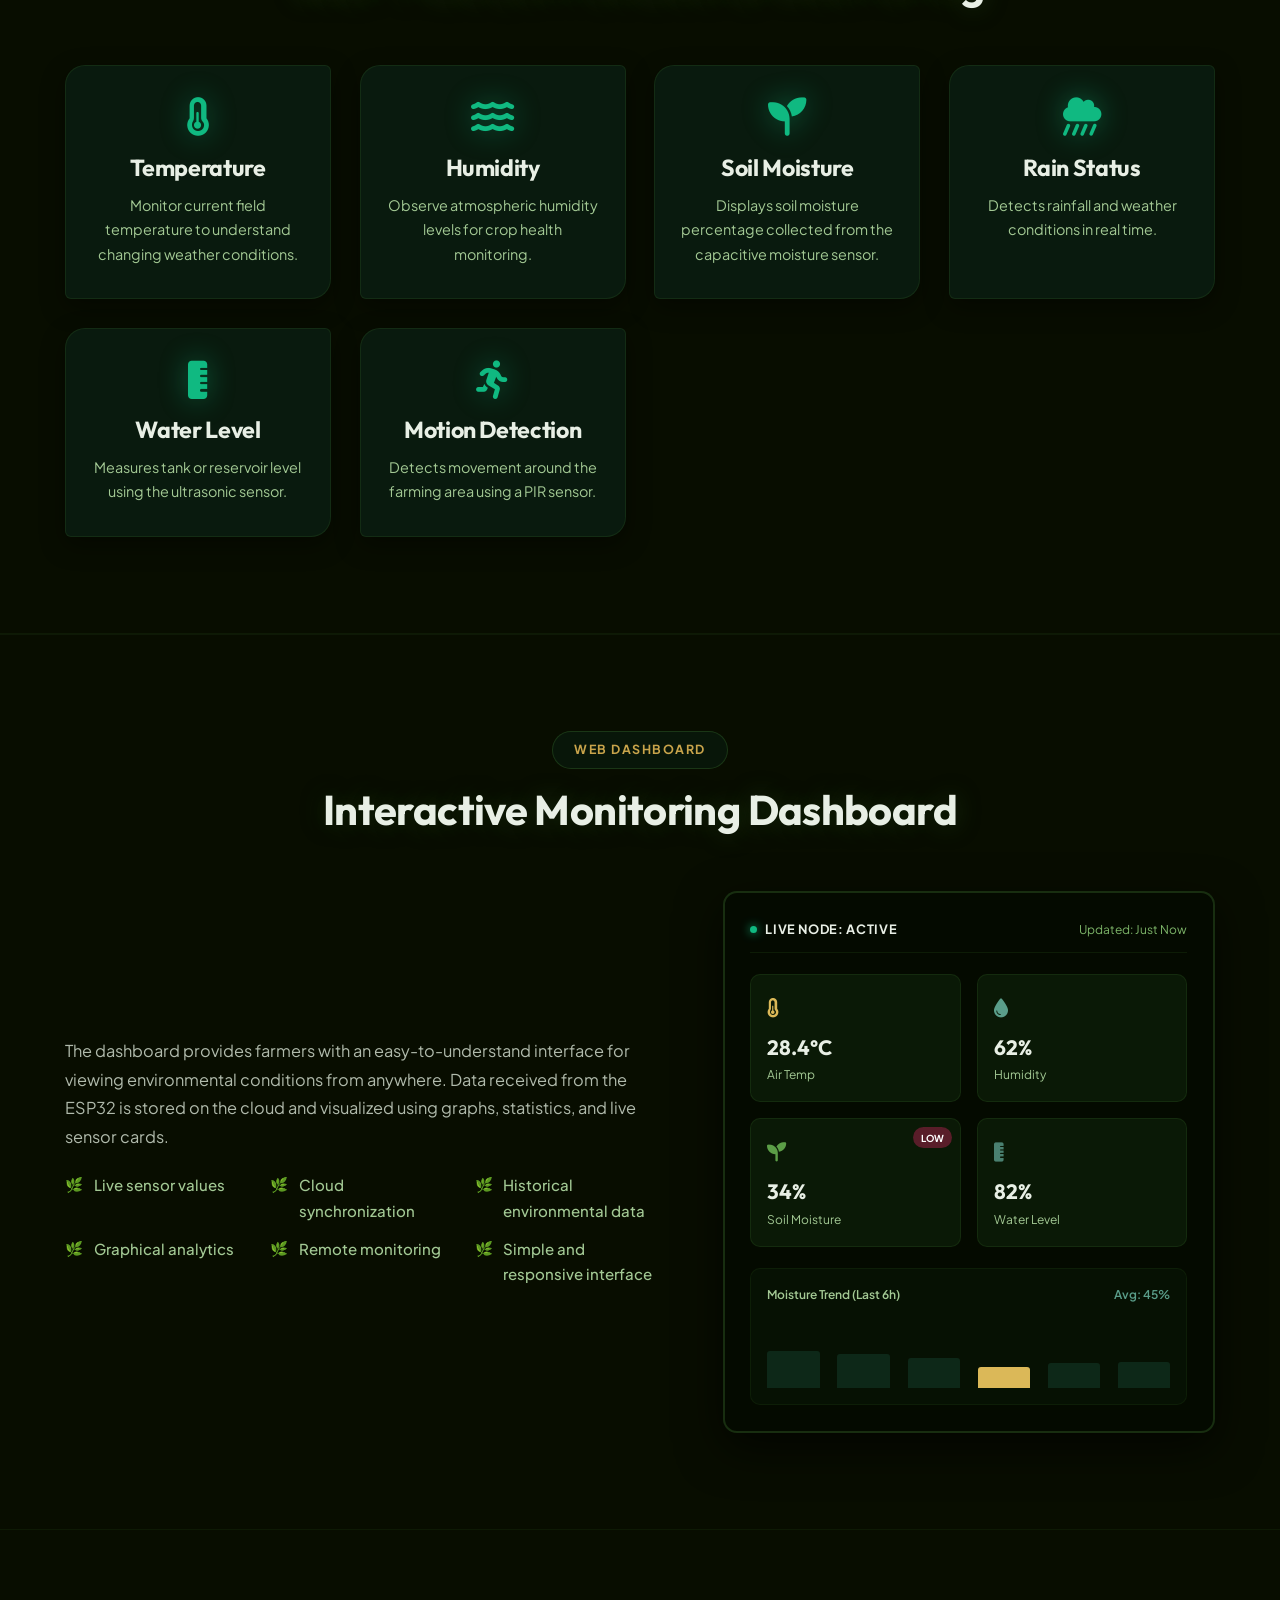
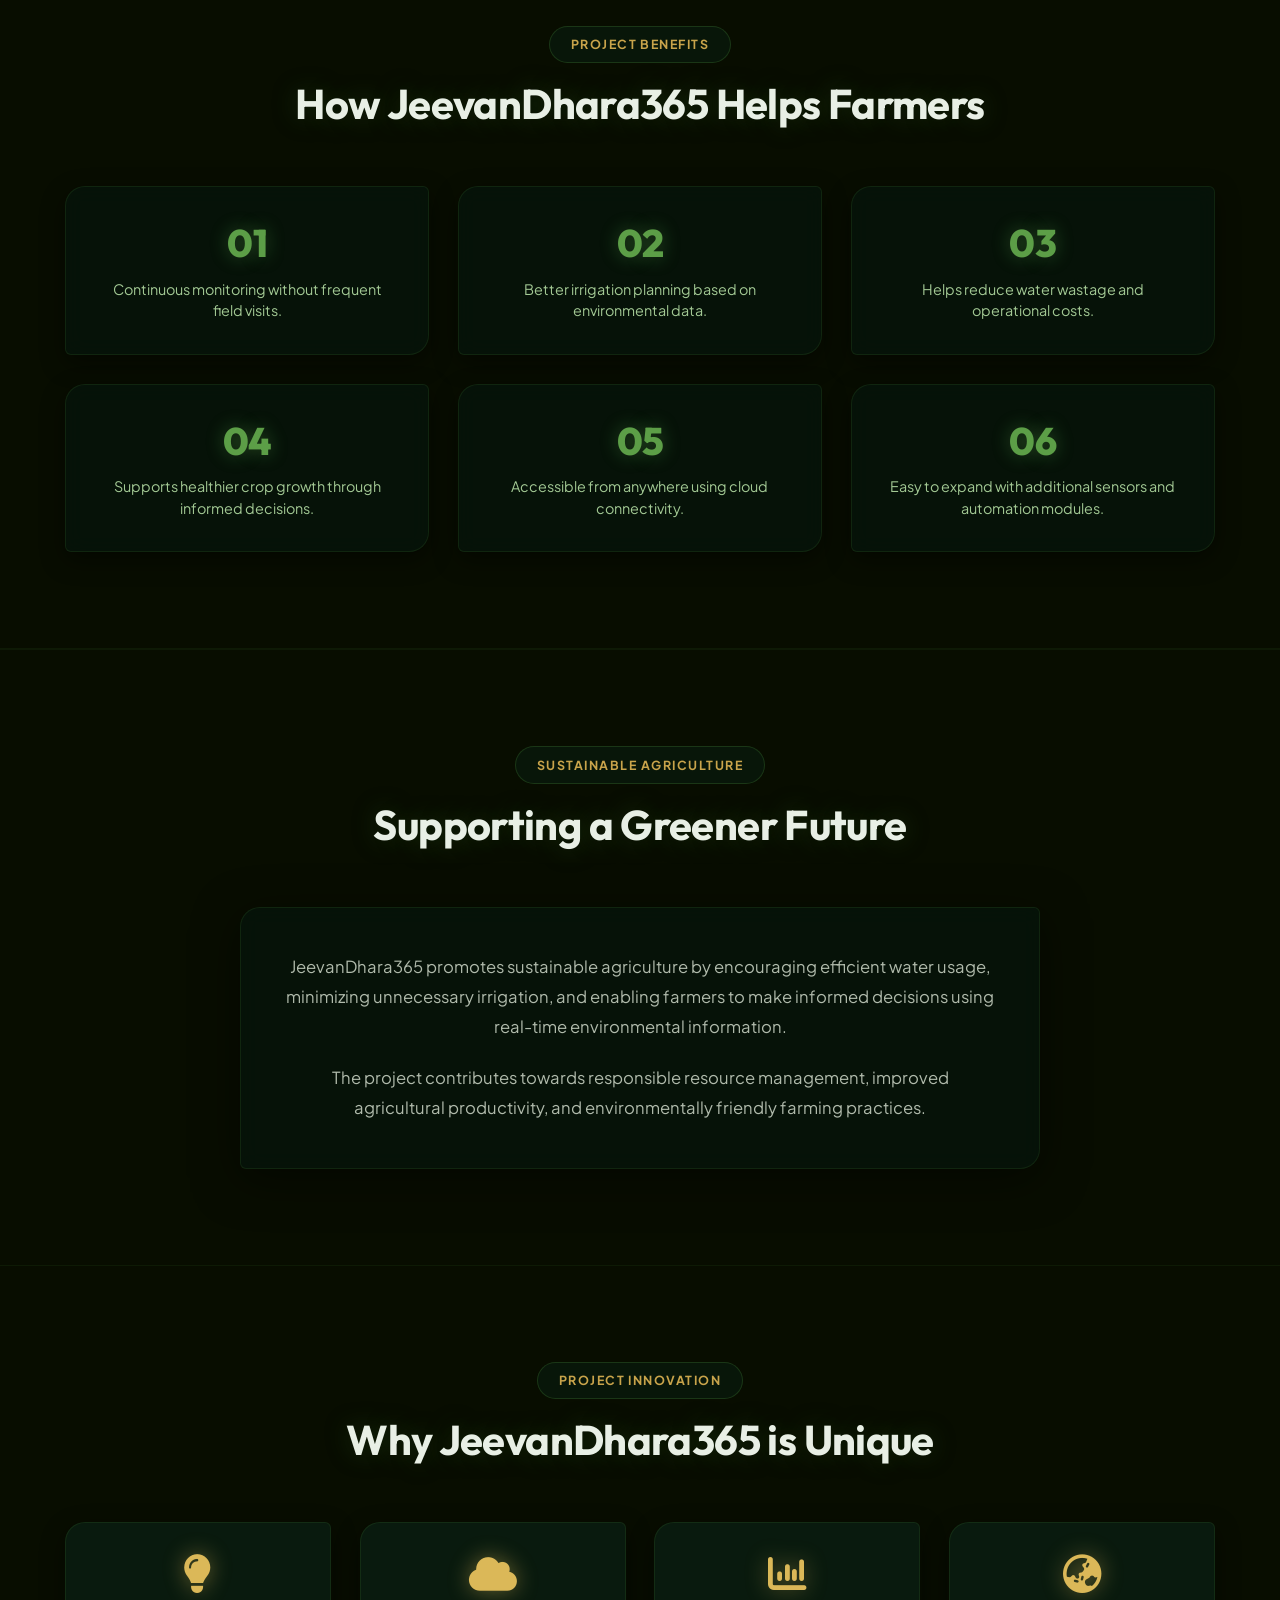
==== commit f06a269f: "Backup" ====
--- a/jeevandhara.html
+++ b/jeevandhara.html
@@ -82,7 +82,7 @@
             border-radius: 50%;
             pointer-events: none;
             z-index: 99999;
-            background: radial-gradient(circle at center, rgba(45, 90, 30, 0.08) 0%, rgba(20, 50, 15, 0.03) 45%, rgba(8, 20, 5, 0.008) 75%, transparent 100%);
+            background: radial-gradient(circle at center, rgba(45, 90, 30, 0.13) 0%, rgba(45, 90, 30, 0.04) 45%, rgba(45, 90, 30, 0.01) 75%, transparent 100%);
             filter: blur(80px);
             transform: translate(-50%, -50%);
             opacity: 0;
@@ -97,11 +97,11 @@
         #cursor-bloom.hovered {
             width: 900px;
             height: 900px;
-            background: radial-gradient(circle at center, rgba(65, 120, 40, 0.11) 0%, rgba(30, 70, 20, 0.045) 45%, rgba(10, 30, 8, 0.01) 75%, transparent 100%);
-        }
-
-        /* Full Page Background Starfield (Appears Across All Sections) */
-        #global-starfield {
+            background: radial-gradient(circle at center, rgba(45, 90, 30, 0.19) 0%, rgba(45, 90, 30, 0.06) 45%, rgba(45, 90, 30, 0.018) 75%, transparent 100%);
+        }
+
+        /* Dynamic Organic Nature Particle Canvases (Background & Foreground Layers) */
+        #nature-bg-canvas {
             position: fixed;
             top: 0;
             left: 0;
@@ -112,20 +112,15 @@
             overflow: hidden;
         }
 
-        #global-starfield .g-star {
-            position: absolute;
-            background: #ffffff;
-            border-radius: 50%;
-            animation: gStarTwinkle 4s infinite cubic-bezier(0.4, 0, 0.2, 1) alternate;
+        #nature-fg-canvas {
+            position: fixed;
+            top: 0;
+            left: 0;
+            width: 100vw;
+            height: 100vh;
             pointer-events: none;
-            box-shadow: 0 0 6px rgba(220, 255, 210, 0.4);
-            will-change: transform, opacity;
-        }
-
-        @keyframes gStarTwinkle {
-            0% { opacity: 0.12; transform: scale(0.7); }
-            50% { opacity: 0.85; transform: scale(1.4); }
-            100% { opacity: 0.12; transform: scale(0.7); }
+            z-index: 99;
+            overflow: hidden;
         }
 
         *,
@@ -523,7 +518,7 @@
             align-items: center;
             justify-content: space-between;
             padding: 1rem 3rem;
-            background: rgba(5, 10, 0, 0.86);
+            background: #03070000;
             backdrop-filter: blur(24px);
             -webkit-backdrop-filter: blur(24px);
             border-bottom: 1px solid rgba(45, 90, 30, 0.22);
@@ -533,7 +528,7 @@
 
         #header.scrolled {
             padding: 0.7rem 3rem;
-            background: rgba(5, 10, 0, 0.95);
+            background: #03070076;
             border-bottom: 1px solid rgba(74, 133, 57, 0.32);
             box-shadow: 0 8px 45px rgba(0, 0, 0, 0.65);
         }
@@ -846,11 +841,12 @@
         }
 
         .hero-content h1 {
-            font-size: clamp(3.4rem, 6.2vw, 5.8rem);
-            line-height: 1.02;
+            font-size: clamp(2.2rem, 5.2vw, 4.8rem);
+            line-height: 1.1;
             font-weight: 900;
             margin-bottom: 0.35rem;
-            letter-spacing: -0.04em;
+            letter-spacing: -0.03em;
+            white-space: nowrap;
         }
 
         .hero-content h1 .gradient-text {
@@ -858,7 +854,7 @@
             -webkit-background-clip: text;
             -webkit-text-fill-color: transparent;
             background-clip: text;
-            display: block;
+            display: inline-block;
             filter: drop-shadow(0 0 18px rgba(92, 158, 71, 0.3));
         }
 
@@ -866,7 +862,7 @@
             -webkit-text-stroke: 1.3px rgba(163, 201, 148, 0.5);
             -webkit-text-fill-color: transparent;
             color: transparent;
-            display: block;
+            display: inline-block;
             letter-spacing: -0.03em;
             font-size: 0.85em;
             filter: drop-shadow(0 0 10px rgba(163, 201, 148, 0.25));
@@ -1772,25 +1768,163 @@
             border-bottom: 1px solid rgba(45, 90, 30, 0.18);
         }
 
-        .architecture-box {
-            max-width: 600px;
+        /* Modern Architecture Pipeline */
+        .arch-pipeline {
+            max-width: 680px;
             margin: 0 auto;
-            background: rgba(5, 10, 0, 0.84);
-            border: 2px solid var(--border-mid);
-            border-radius: var(--radius-soft);
-            padding: 2.2rem;
-            box-shadow: 0 12px 50px rgba(0, 0, 0, 0.65), inset 0 0 35px rgba(14, 35, 10, 0.14);
-            backdrop-filter: blur(12px);
-            -webkit-backdrop-filter: blur(12px);
-        }
-
-        .architecture-box pre {
+            display: flex;
+            flex-direction: column;
+            align-items: center;
+            position: relative;
+            padding: 1rem 0;
+        }
+
+        .arch-node {
+            width: 100%;
+            display: flex;
+            align-items: center;
+            gap: 1.5rem;
+            background: rgba(10, 24, 6, 0.75);
+            border: 1px solid var(--border-mid);
+            border-radius: var(--radius-organic);
+            padding: 1.3rem 1.8rem;
+            backdrop-filter: blur(14px);
+            -webkit-backdrop-filter: blur(14px);
+            box-shadow: 0 8px 30px rgba(0, 0, 0, 0.5);
+            transition: var(--transition-smooth);
+            position: relative;
+            overflow: hidden;
+        }
+
+        .arch-node::before {
+            content: '';
+            position: absolute;
+            top: 0;
+            left: 0;
+            width: 4px;
+            height: 100%;
+            background: var(--sap-light);
+            transition: var(--transition-smooth);
+        }
+
+        .arch-node:hover {
+            transform: translateY(-4px) scale(1.015);
+            border-color: var(--golden);
+            box-shadow: 0 14px 40px rgba(0, 0, 0, 0.65), 0 0 25px rgba(201, 164, 75, 0.2);
+            background: rgba(18, 45, 12, 0.88);
+        }
+
+        .arch-node:hover::before {
+            background: var(--golden);
+            box-shadow: 0 0 15px var(--golden);
+        }
+
+        .arch-node.highlight {
+            border-color: rgba(201, 164, 75, 0.5);
+            background: rgba(22, 52, 16, 0.85);
+        }
+
+        .arch-node.highlight::before {
+            background: var(--golden);
+        }
+
+        .arch-icon {
+            width: 54px;
+            height: 54px;
+            border-radius: 14px;
+            background: rgba(45, 90, 30, 0.25);
+            border: 1px solid var(--border-bright);
+            display: flex;
+            align-items: center;
+            justify-content: center;
+            font-size: 1.5rem;
+            color: var(--sunbeam);
+            flex-shrink: 0;
+            transition: var(--transition-fast);
+            box-shadow: 0 4px 15px rgba(0, 0, 0, 0.3);
+        }
+
+        .arch-node:hover .arch-icon {
+            background: rgba(201, 164, 75, 0.2);
+            border-color: var(--golden);
+            color: #ffffff;
+            transform: scale(1.08);
+            box-shadow: 0 0 20px rgba(201, 164, 75, 0.4);
+        }
+
+        .arch-details {
+            display: flex;
+            flex-direction: column;
+            text-align: left;
+        }
+
+        .arch-tag {
+            font-size: 0.7rem;
+            font-weight: 700;
+            letter-spacing: 0.1em;
+            text-transform: uppercase;
+            color: var(--sage);
+            margin-bottom: 0.2rem;
+        }
+
+        .arch-details h3 {
+            font-size: 1.15rem;
+            color: var(--text-bright);
+            font-weight: 700;
+            margin-bottom: 0.2rem;
+        }
+
+        .arch-details p {
+            font-size: 0.88rem;
             color: var(--mist-green);
-            font-family: var(--font-mono);
+            line-height: 1.4;
+        }
+
+        .arch-connector {
+            display: flex;
+            flex-direction: column;
+            align-items: center;
+            padding: 0.6rem 0;
+            color: var(--golden);
+            position: relative;
+        }
+
+        .arch-pulse {
+            width: 2px;
+            height: 22px;
+            background: linear-gradient(180deg, var(--border-bright) 0%, var(--golden) 50%, var(--border-bright) 100%);
+            border-radius: 2px;
+            position: relative;
+            overflow: hidden;
+        }
+
+        .arch-pulse::after {
+            content: '';
+            position: absolute;
+            top: -100%;
+            left: 0;
+            width: 100%;
+            height: 100%;
+            background: #ffffff;
+            box-shadow: 0 0 8px #ffffff;
+            animation: flowDown 1.8s infinite linear;
+        }
+
+        @keyframes flowDown {
+            0% { top: -100%; }
+            100% { top: 100%; }
+        }
+
+        .arch-connector i {
             font-size: 0.9rem;
-            line-height: 1.8;
-            white-space: pre;
-            text-align: center;
+            margin-top: 0.2rem;
+            text-shadow: 0 0 10px rgba(201, 164, 75, 0.6);
+            animation: bounceSubtle 1.8s ease-in-out infinite;
+        }
+
+        @keyframes bounceSubtle {
+            0%, 100% { transform: translateY(0); }
+            50% { transform: translateY(3px); }
         }
 
         /* Irrigation */
@@ -3031,8 +3165,7 @@
         <div class="hero-content">
             <span class="hero-badge">IoT &bull; Smart Agriculture &bull; Automation</span>
             <h1>
-                <span class="gradient-text">JeevanDhara</span>
-                <span class="stroke-text">365</span>
+                <span class="gradient-text">Jeevan Dhara 365</span>
             </h1>
             <p class="hero-tagline">Revolutionizing Agriculture Through Intelligent IoT</p>
             <p>
@@ -3515,25 +3648,76 @@
         <div class="section-heading"><span>SYSTEM ARCHITECTURE</span>
             <h2>Overall Project Architecture</h2>
         </div>
-        <div class="architecture-box">
-            <pre>
-        Environmental Sensors
-               │
-               ▼
-        ESP32 Controller
-               │
-       Data Processing
-               │
-        Wi-Fi Communication
-               │
-               ▼
-        ThingSpeak Cloud
-               │
-      Data Visualization
-               │
-               ▼
-      Farmer / Web Dashboard
-            </pre>
+        <div class="arch-pipeline">
+            <!-- Node 1: Environmental Sensors -->
+            <div class="arch-node">
+                <div class="arch-icon"><i class="fa-solid fa-microchip"></i></div>
+                <div class="arch-details">
+                    <span class="arch-tag">Data Collection</span>
+                    <h3>Environmental Sensors</h3>
+                    <p>Captures Temperature, Humidity, Soil Moisture, Rain & Motion parameters</p>
+                </div>
+            </div>
+
+            <div class="arch-connector">
+                <div class="arch-pulse"></div>
+                <i class="fa-solid fa-chevron-down"></i>
+            </div>
+
+            <!-- Node 2: ESP32 Controller -->
+            <div class="arch-node">
+                <div class="arch-icon"><i class="fa-solid fa-memory"></i></div>
+                <div class="arch-details">
+                    <span class="arch-tag">Controller & Logic</span>
+                    <h3>ESP32 Microcontroller</h3>
+                    <p>Runs MicroPython firmware for sensor reading & data processing</p>
+                </div>
+            </div>
+
+            <div class="arch-connector">
+                <div class="arch-pulse"></div>
+                <i class="fa-solid fa-chevron-down"></i>
+            </div>
+
+            <!-- Node 3: Wi-Fi Communication -->
+            <div class="arch-node">
+                <div class="arch-icon"><i class="fa-solid fa-wifi"></i></div>
+                <div class="arch-details">
+                    <span class="arch-tag">Wireless Transport</span>
+                    <h3>Wi-Fi Communication</h3>
+                    <p>Sends telemetry payloads securely over local network to cloud API</p>
+                </div>
+            </div>
+
+            <div class="arch-connector">
+                <div class="arch-pulse"></div>
+                <i class="fa-solid fa-chevron-down"></i>
+            </div>
+
+            <!-- Node 4: ThingSpeak Cloud -->
+            <div class="arch-node">
+                <div class="arch-icon"><i class="fa-solid fa-cloud"></i></div>
+                <div class="arch-details">
+                    <span class="arch-tag">Cloud Infrastructure</span>
+                    <h3>ThingSpeak Cloud</h3>
+                    <p>Real-time IoT data logging, historical storage & analytical processing</p>
+                </div>
+            </div>
+
+            <div class="arch-connector">
+                <div class="arch-pulse"></div>
+                <i class="fa-solid fa-chevron-down"></i>
+            </div>
+
+            <!-- Node 5: Web Dashboard -->
+            <div class="arch-node highlight">
+                <div class="arch-icon"><i class="fa-solid fa-desktop"></i></div>
+                <div class="arch-details">
+                    <span class="arch-tag">User Interface</span>
+                    <h3>Farmer / Web Dashboard</h3>
+                    <p>Displays live sensor feeds, interactive charts & intelligent irrigation alerts</p>
+                </div>
+            </div>
         </div>
     </section>
 
@@ -4071,27 +4255,197 @@
             el.addEventListener('mouseleave', () => cursorBloom.classList.remove('hovered'));
         });
 
-        // Full Page Dynamic Starfield Generator (Forest/Lime Tints Across All Sections)
-        (function initGlobalStarfield() {
-            const starfield = document.createElement('div');
-            starfield.id = 'global-starfield';
-            document.body.appendChild(starfield);
-
-            const starCount = 140;
-            const colors = ['#ffffff', '#d4f0d0', '#a8e0a0', '#80c878'];
-            for (let i = 0; i < starCount; i++) {
-                const star = document.createElement('div');
-                star.className = 'star g-star';
-                const size = Math.random() * 2.5 + 1;
-                star.style.width = size + 'px';
-                star.style.height = size + 'px';
-                star.style.top = (Math.random() * 100) + '%';
-                star.style.left = (Math.random() * 100) + '%';
-                star.style.background = colors[Math.floor(Math.random() * colors.length)];
-                star.style.animationDuration = (Math.random() * 4 + 3) + 's';
-                star.style.animationDelay = (Math.random() * 5) + 's';
-                starfield.appendChild(star);
-            }
+        // Dynamic Organic Falling Nature Particles Engine (Leaves, Petals & Flowers)
+        (function initNatureParticles() {
+            const bgCanvas = document.createElement('canvas');
+            bgCanvas.id = 'nature-bg-canvas';
+            document.body.appendChild(bgCanvas);
+            const bgCtx = bgCanvas.getContext('2d');
+
+            const fgCanvas = document.createElement('canvas');
+            fgCanvas.id = 'nature-fg-canvas';
+            document.body.appendChild(fgCanvas);
+            const fgCtx = fgCanvas.getContext('2d');
+
+            let width, height;
+
+            function resize() {
+                width = bgCanvas.width = fgCanvas.width = window.innerWidth;
+                height = bgCanvas.height = fgCanvas.height = window.innerHeight;
+            }
+            window.addEventListener('resize', resize);
+            resize();
+
+            const leafColors = [
+                'rgba(92, 158, 71, 0.75)',   // sap-light
+                'rgba(125, 181, 104, 0.7)',  // sage
+                'rgba(61, 114, 48, 0.8)',   // sap-green
+                'rgba(163, 201, 148, 0.65)', // mist-green
+                'rgba(184, 148, 78, 0.65)',  // gold-muted
+                'rgba(39, 110, 64, 0.75)'    // moss
+            ];
+
+            const petalColors = [
+                'rgba(248, 245, 235, 0.8)',  // jasmine white
+                'rgba(255, 228, 235, 0.75)', // soft blossom pink
+                'rgba(219, 184, 88, 0.75)',  // golden petal
+                'rgba(163, 201, 148, 0.7)',  // mist green petal
+                'rgba(255, 242, 210, 0.8)'   // soft cream
+            ];
+
+            const flowerColors = [
+                { main: 'rgba(255, 250, 242, 0.85)', center: '#c9a44b' },
+                { main: 'rgba(240, 222, 180, 0.8)',  center: '#5c9e47' },
+                { main: 'rgba(255, 232, 238, 0.85)', center: '#dbb858' },
+                { main: 'rgba(215, 238, 205, 0.8)',  center: '#c9a44b' }
+            ];
+
+            class NatureParticle {
+                constructor(type = null, isForeground = false) {
+                    this.isForeground = isForeground;
+                    this.type = type || ['leaf', 'petal', 'flower'][Math.floor(Math.random() * 3)];
+                    this.reset(true);
+                }
+
+                reset(initial = false) {
+                    this.x = Math.random() * width;
+                    this.y = initial ? Math.random() * height : -40 - Math.random() * 60;
+                    this.size = this.type === 'flower' ? Math.random() * 6 + 7 : Math.random() * 8 + 7;
+                    this.opacity = this.isForeground ? Math.random() * 0.35 + 0.55 : Math.random() * 0.4 + 0.25;
+
+                    if (this.type === 'leaf') {
+                        this.color = leafColors[Math.floor(Math.random() * leafColors.length)];
+                    } else if (this.type === 'petal') {
+                        this.color = petalColors[Math.floor(Math.random() * petalColors.length)];
+                    } else {
+                        const fl = flowerColors[Math.floor(Math.random() * flowerColors.length)];
+                        this.color = fl.main;
+                        this.centerColor = fl.center;
+                    }
+
+                    this.speedY = Math.random() * 0.32 + 0.2; // Slow, tranquil fall
+                    this.speedX = (Math.random() - 0.5) * 0.15;
+                    this.swayAngle = Math.random() * Math.PI * 2;
+                    this.swaySpeed = Math.random() * 0.012 + 0.005;
+                    this.swayAmplitude = Math.random() * 0.8 + 0.4;
+                    this.rotation = Math.random() * Math.PI * 2;
+                    this.rotationSpeed = (Math.random() - 0.5) * 0.009;
+                    this.flipAngle = Math.random() * Math.PI * 2;
+                    this.flipSpeed = Math.random() * 0.014 + 0.006;
+                }
+
+                update() {
+                    this.swayAngle += this.swaySpeed;
+                    this.x += Math.sin(this.swayAngle) * this.swayAmplitude + this.speedX;
+                    this.y += this.speedY;
+                    this.rotation += this.rotationSpeed;
+                    this.flipAngle += this.flipSpeed;
+
+                    if (this.y > height + 40 || this.x < -50 || this.x > width + 50) {
+                        this.reset();
+                    }
+                }
+
+                draw(ctx) {
+                    ctx.save();
+                    ctx.translate(this.x, this.y);
+                    ctx.rotate(this.rotation);
+                    const scaleX = Math.cos(this.flipAngle);
+                    ctx.scale(scaleX, 1);
+
+                    if (this.type === 'leaf') {
+                        ctx.globalAlpha = this.opacity;
+                        ctx.fillStyle = this.color;
+                        ctx.beginPath();
+                        const sz = this.size;
+                        ctx.moveTo(0, -sz);
+                        ctx.bezierCurveTo(sz * 0.65, -sz * 0.35, sz * 0.65, sz * 0.35, 0, sz);
+                        ctx.bezierCurveTo(-sz * 0.65, sz * 0.35, -sz * 0.65, -sz * 0.35, 0, -sz);
+                        ctx.fill();
+
+                        ctx.strokeStyle = 'rgba(255, 255, 255, 0.35)';
+                        ctx.lineWidth = 0.9;
+                        ctx.beginPath();
+                        ctx.moveTo(0, -sz * 1.05);
+                        ctx.lineTo(0, sz * 0.85);
+                        ctx.stroke();
+
+                    } else if (this.type === 'petal') {
+                        ctx.globalAlpha = this.opacity;
+                        ctx.fillStyle = this.color;
+                        ctx.beginPath();
+                        const sz = this.size;
+                        ctx.moveTo(0, sz);
+                        ctx.bezierCurveTo(sz * 0.9, sz * 0.2, sz * 0.8, -sz * 0.8, 0, -sz);
+                        ctx.bezierCurveTo(-sz * 0.8, -sz * 0.8, -sz * 0.9, sz * 0.2, 0, sz);
+                        ctx.fill();
+
+                        ctx.strokeStyle = 'rgba(255, 255, 255, 0.25)';
+                        ctx.lineWidth = 0.7;
+                        ctx.beginPath();
+                        ctx.moveTo(0, sz * 0.7);
+                        ctx.lineTo(0, -sz * 0.4);
+                        ctx.stroke();
+
+                    } else if (this.type === 'flower') {
+                        ctx.globalAlpha = this.opacity;
+                        const sz = this.size;
+                        const petalsCount = 5;
+                        const petalRadius = sz * 0.55;
+
+                        for (let i = 0; i < petalsCount; i++) {
+                            const angle = (i * 2 * Math.PI) / petalsCount;
+                            ctx.save();
+                            ctx.rotate(angle);
+                            ctx.translate(0, -petalRadius * 0.75);
+                            ctx.fillStyle = this.color;
+                            ctx.beginPath();
+                            ctx.arc(0, 0, petalRadius, 0, Math.PI * 2);
+                            ctx.fill();
+                            ctx.restore();
+                        }
+
+                        ctx.fillStyle = this.centerColor || '#dbb858';
+                        ctx.beginPath();
+                        ctx.arc(0, 0, sz * 0.32, 0, Math.PI * 2);
+                        ctx.fill();
+                    }
+
+                    ctx.restore();
+                }
+            }
+
+            // Background Particles (~30 particles falling behind UI elements)
+            const bgCount = Math.min(Math.floor(window.innerWidth / 40), 30);
+            const bgParticles = [];
+            for (let i = 0; i < bgCount; i++) {
+                bgParticles.push(new NatureParticle(null, false));
+            }
+
+            // Foreground Particles (EXACTLY 3 particles: 1 leaf, 1 petal, 1 flower falling on top of UI)
+            const fgParticles = [
+                new NatureParticle('leaf', true),
+                new NatureParticle('petal', true),
+                new NatureParticle('flower', true)
+            ];
+
+            function animate() {
+                bgCtx.clearRect(0, 0, width, height);
+                fgCtx.clearRect(0, 0, width, height);
+
+                bgParticles.forEach(p => {
+                    p.update();
+                    p.draw(bgCtx);
+                });
+
+                fgParticles.forEach(p => {
+                    p.update();
+                    p.draw(fgCtx);
+                });
+
+                requestAnimationFrame(animate);
+            }
+            animate();
         })();
     </script>
 </body>
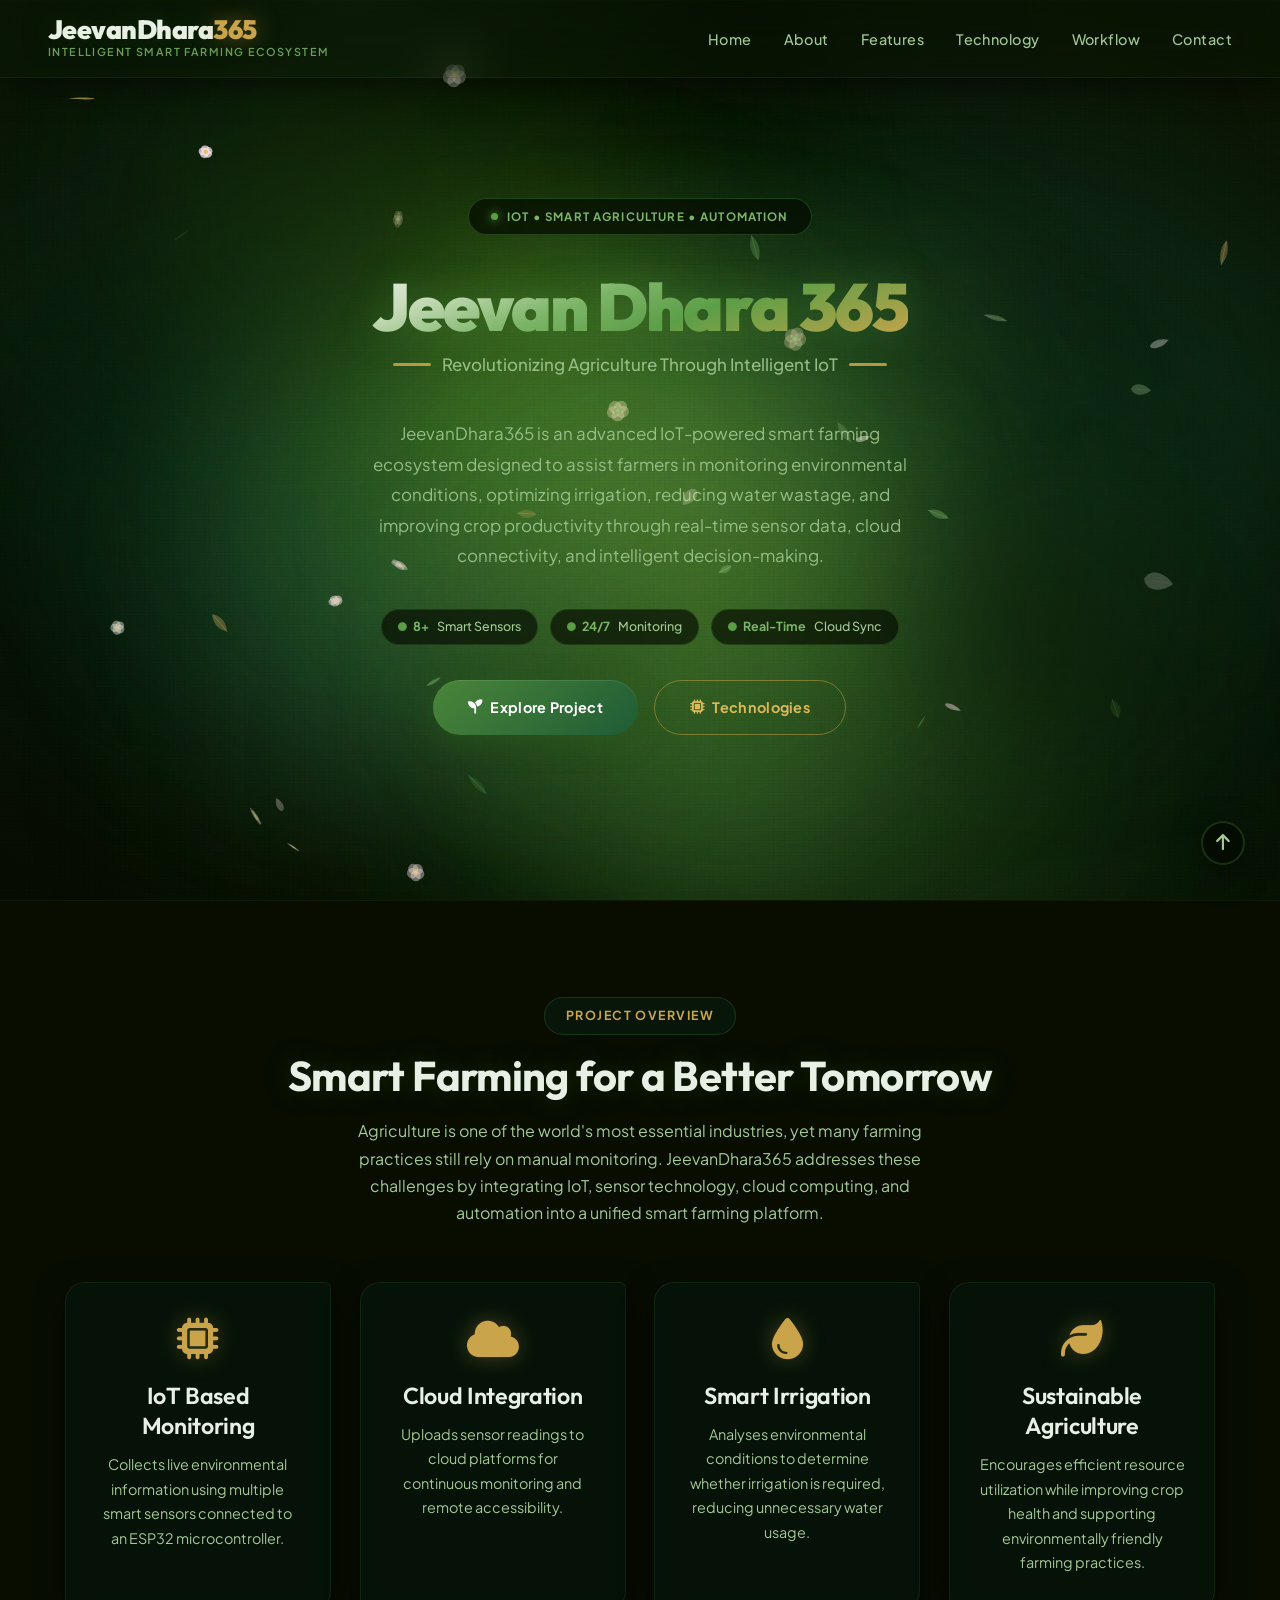
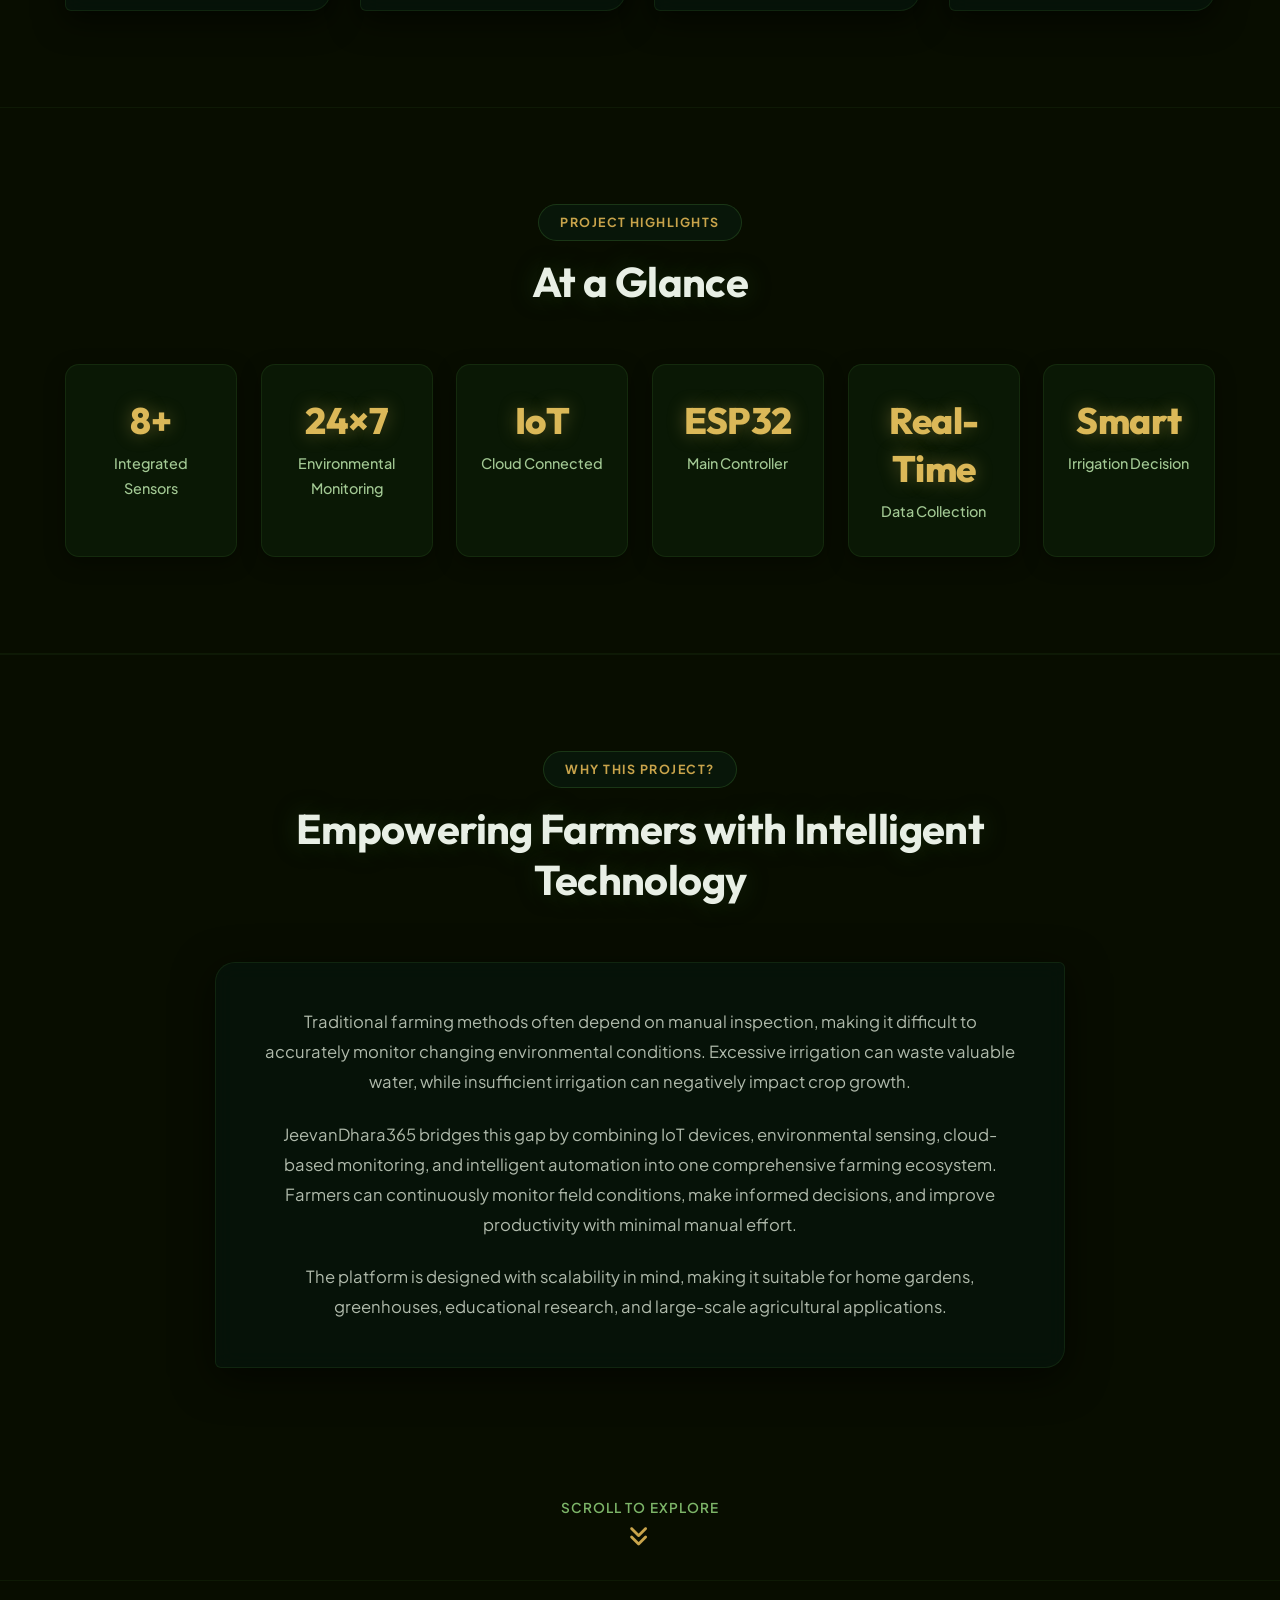
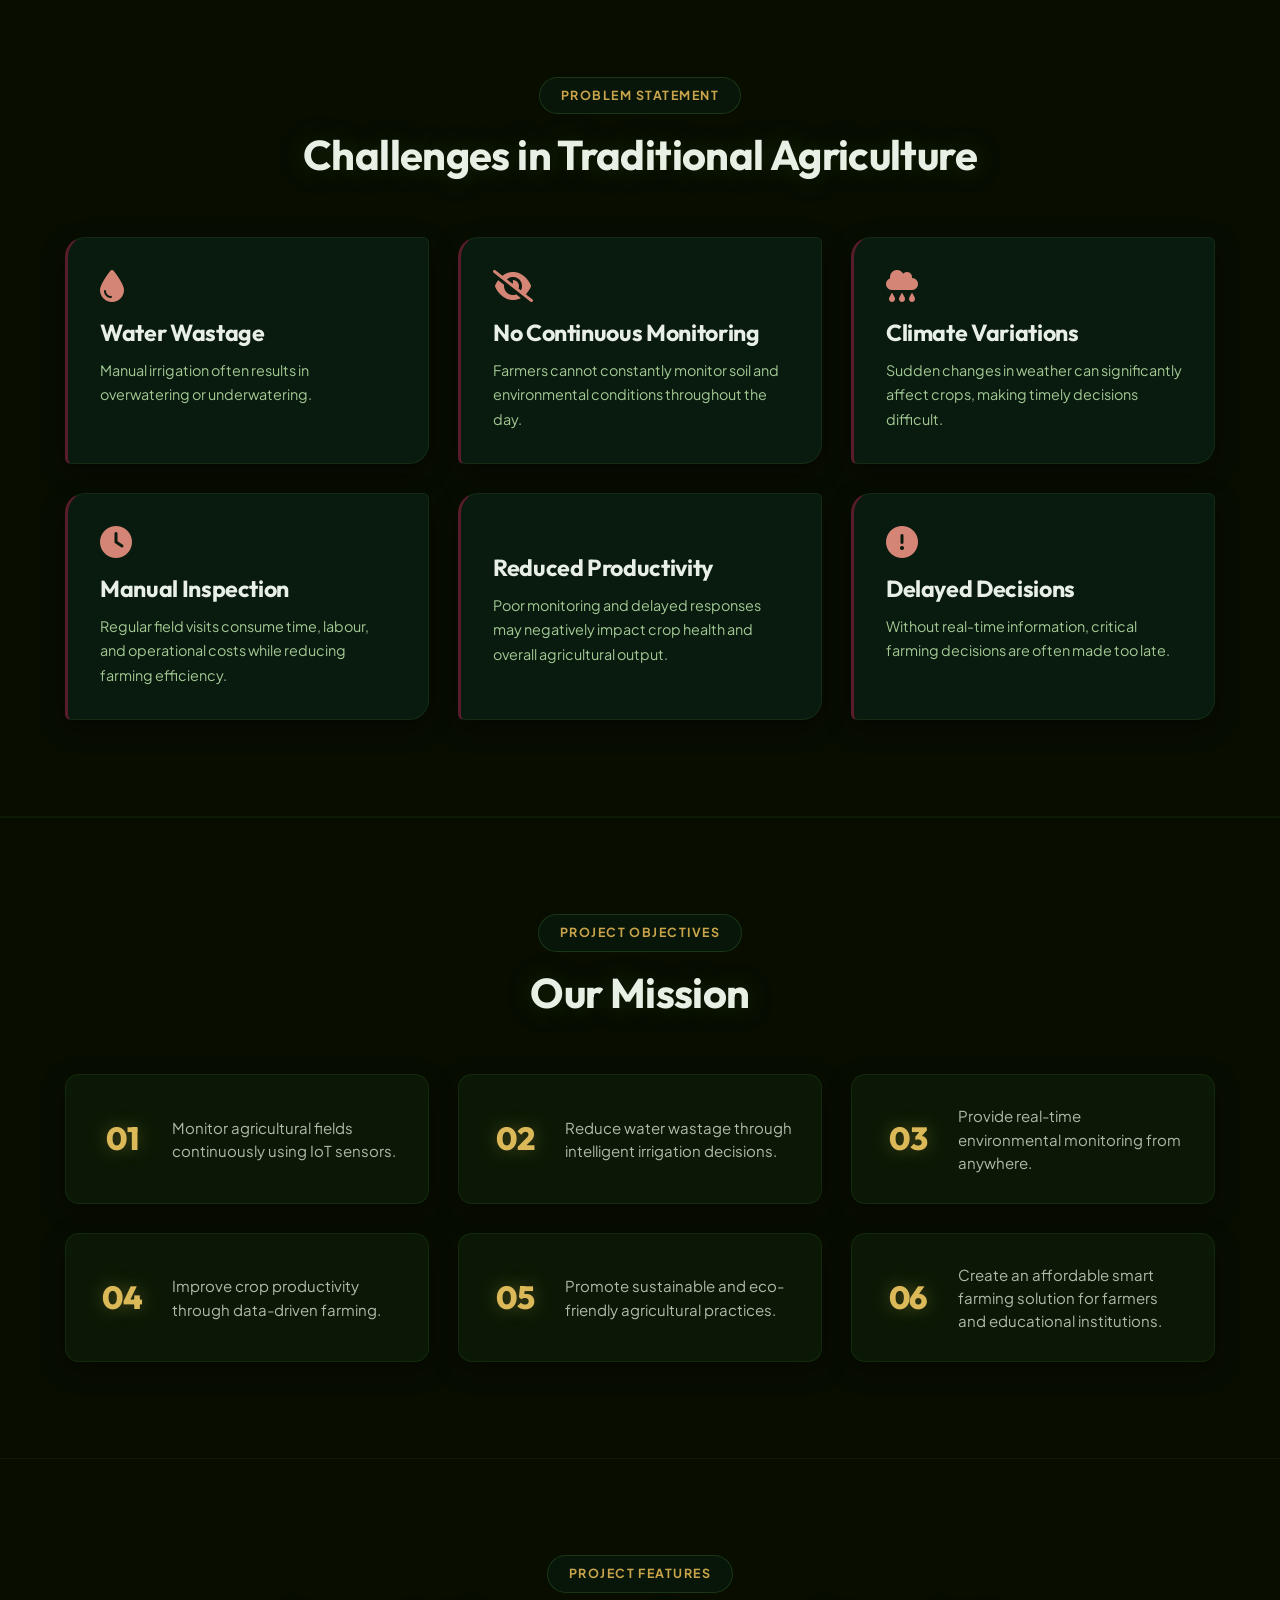
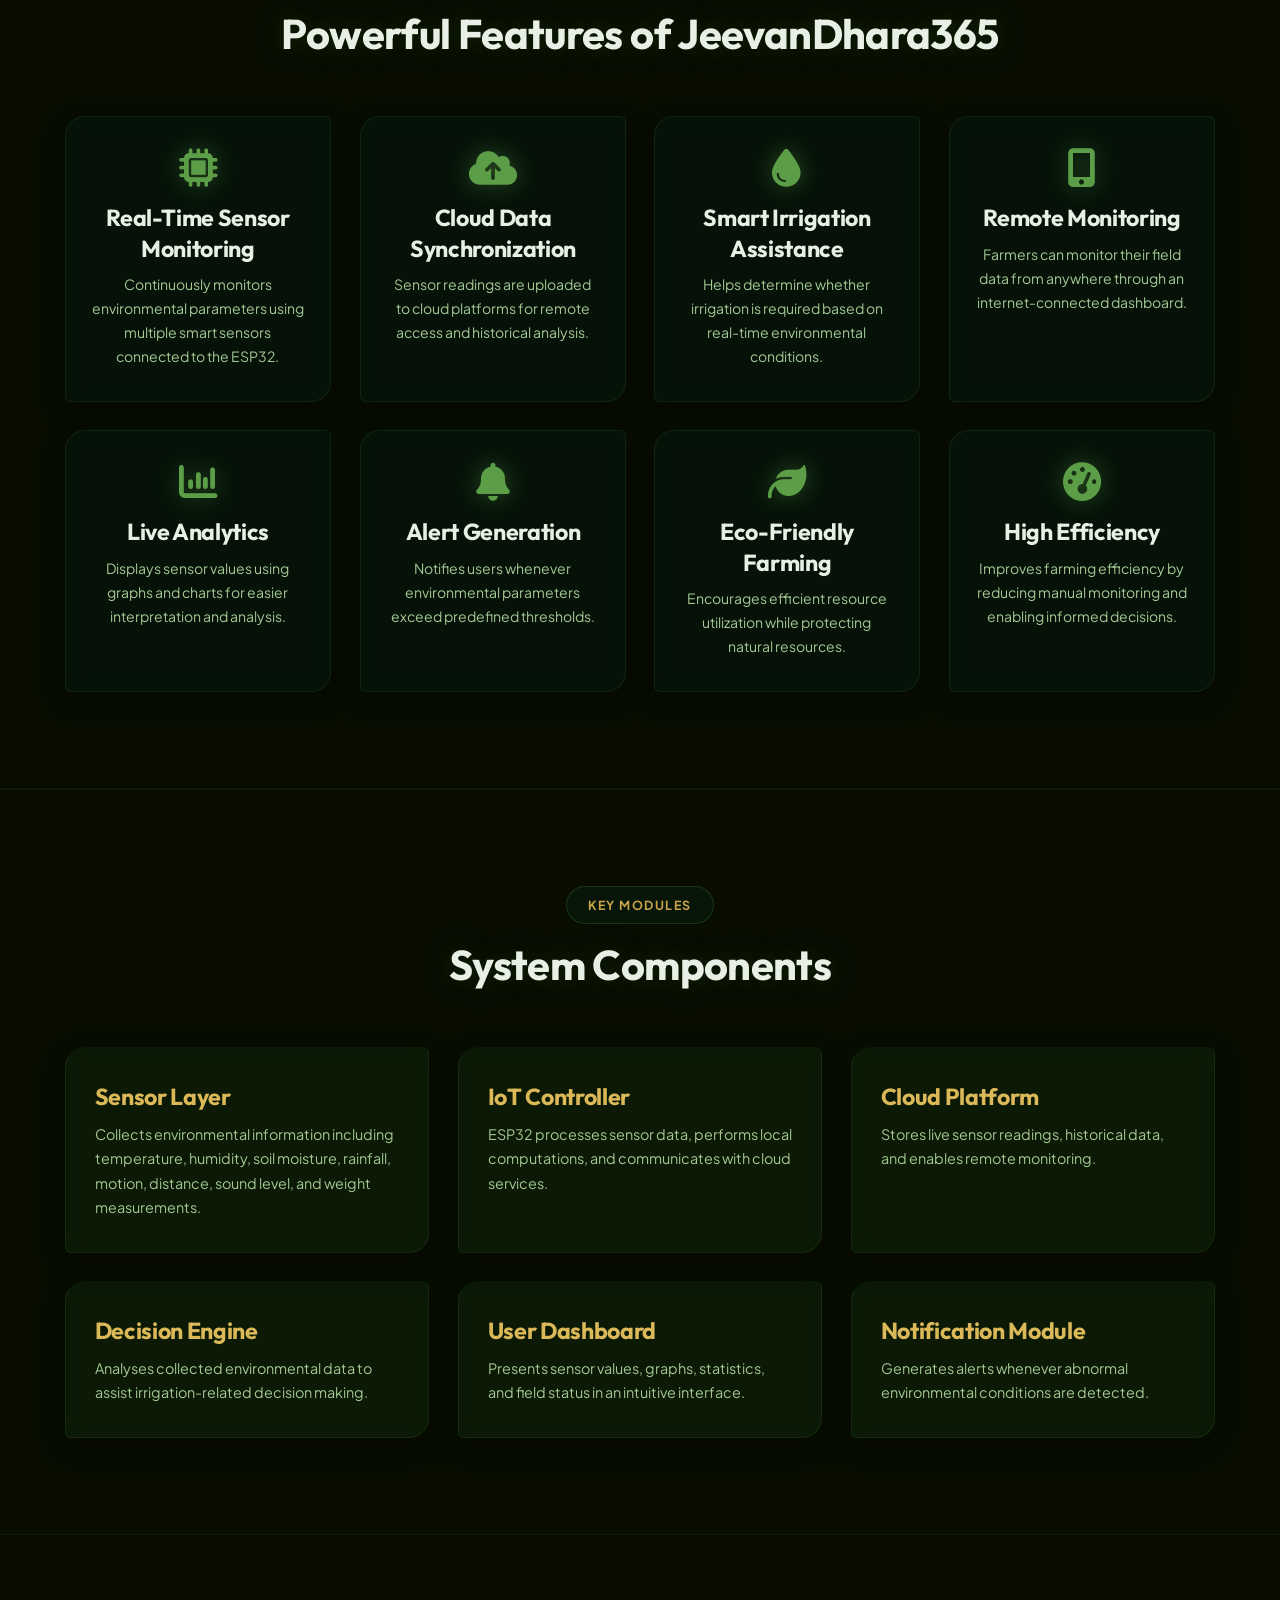
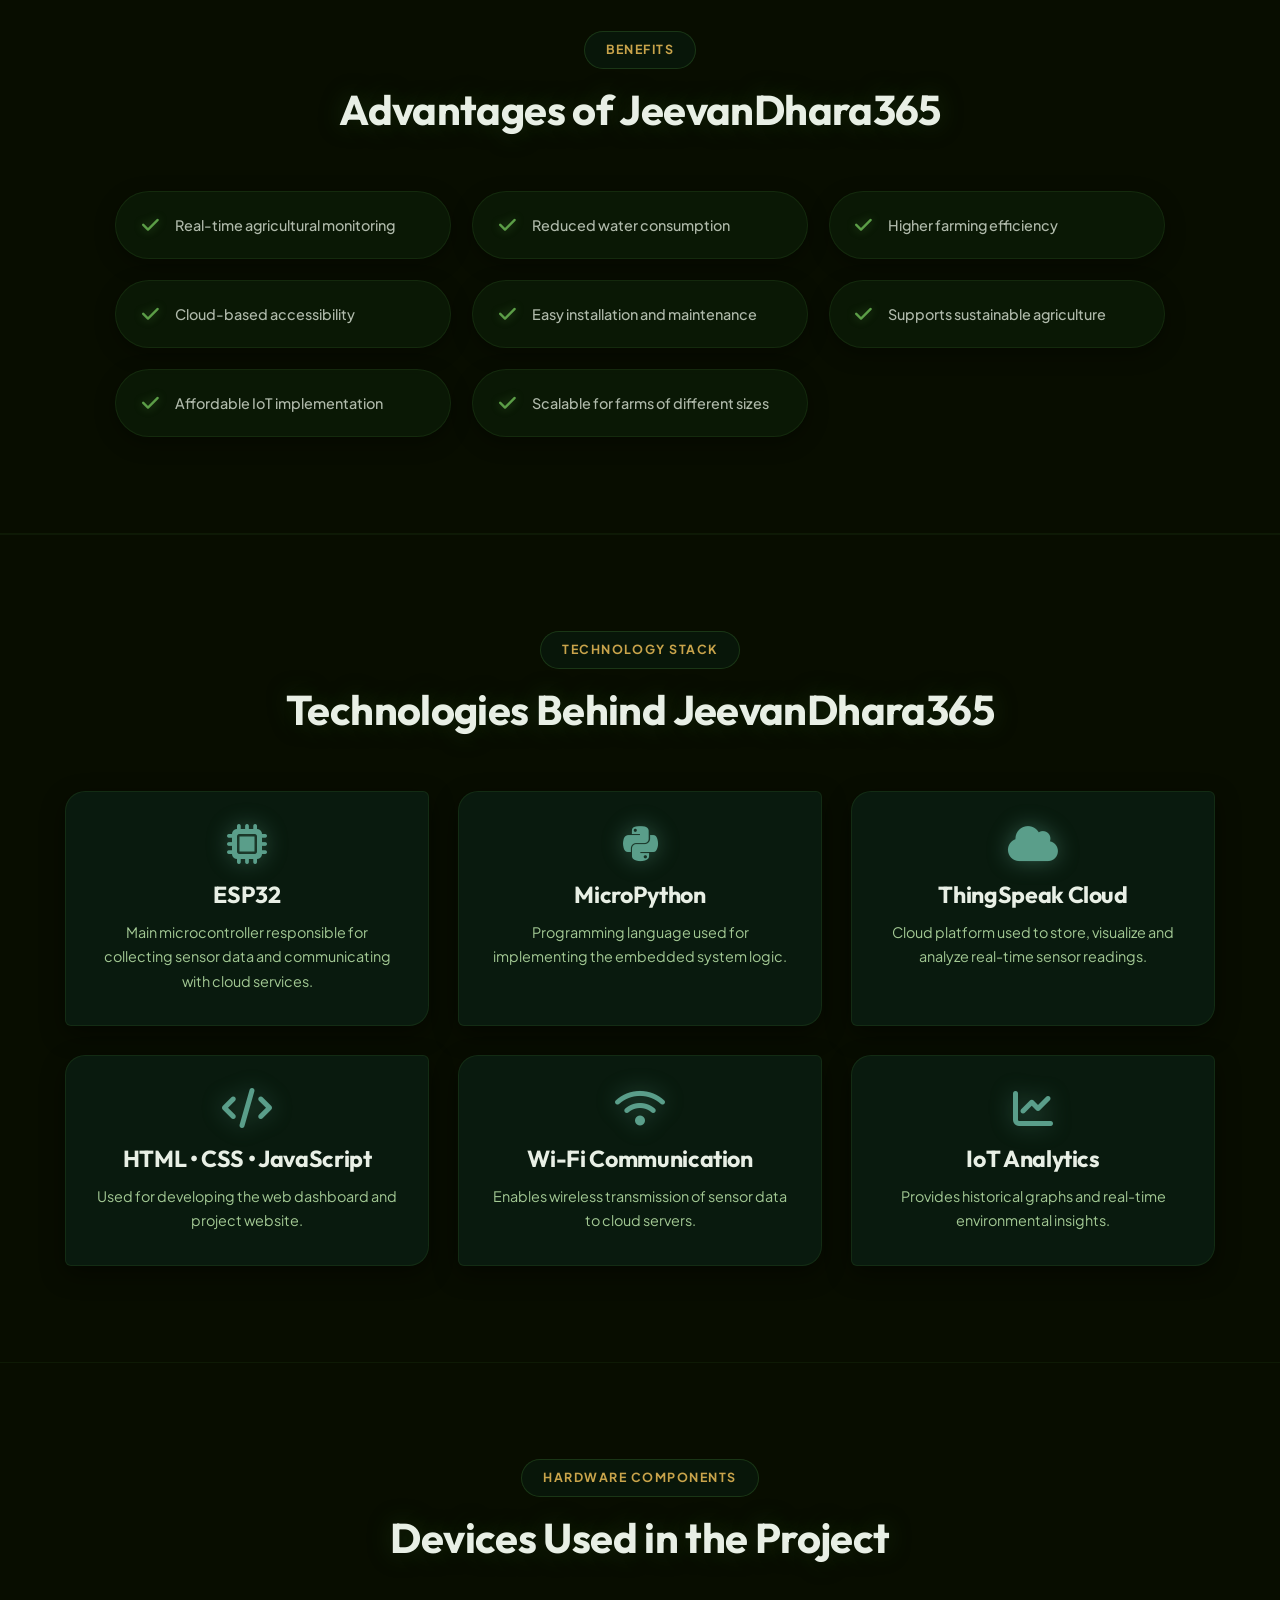
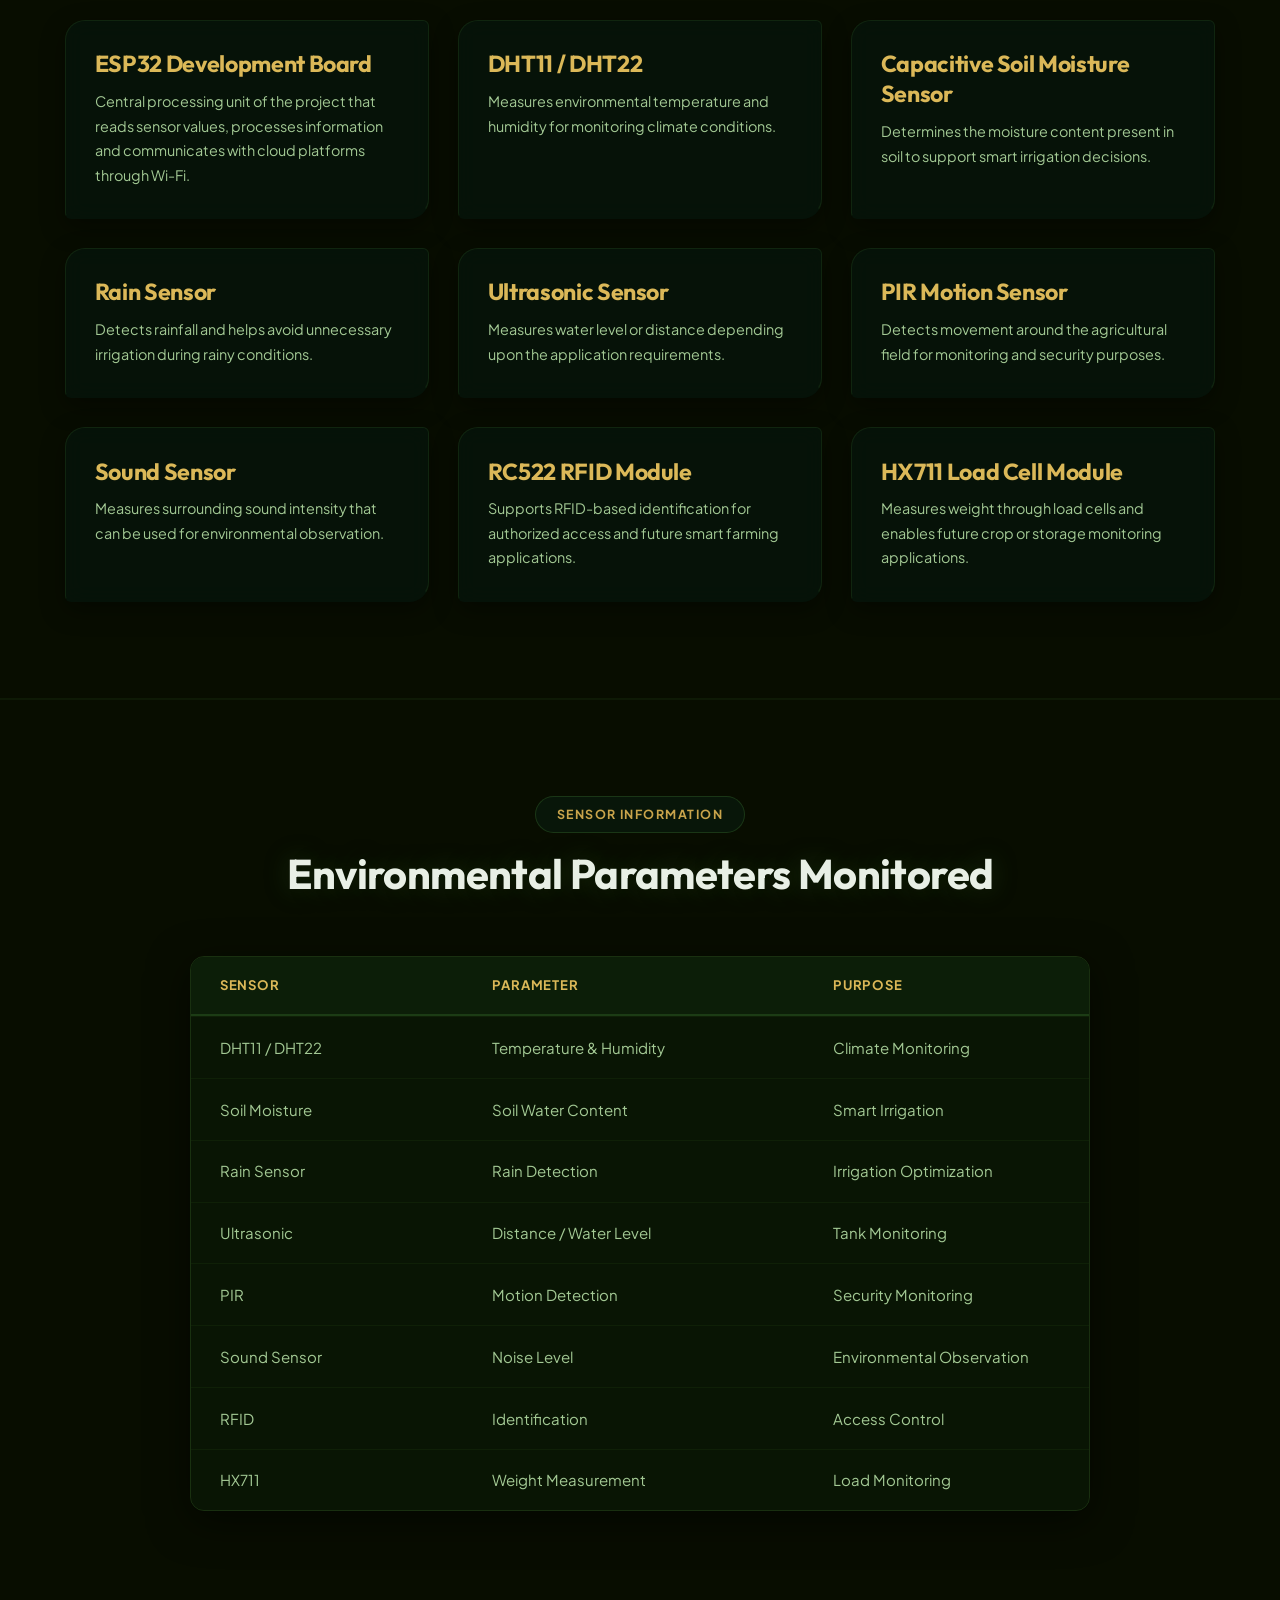
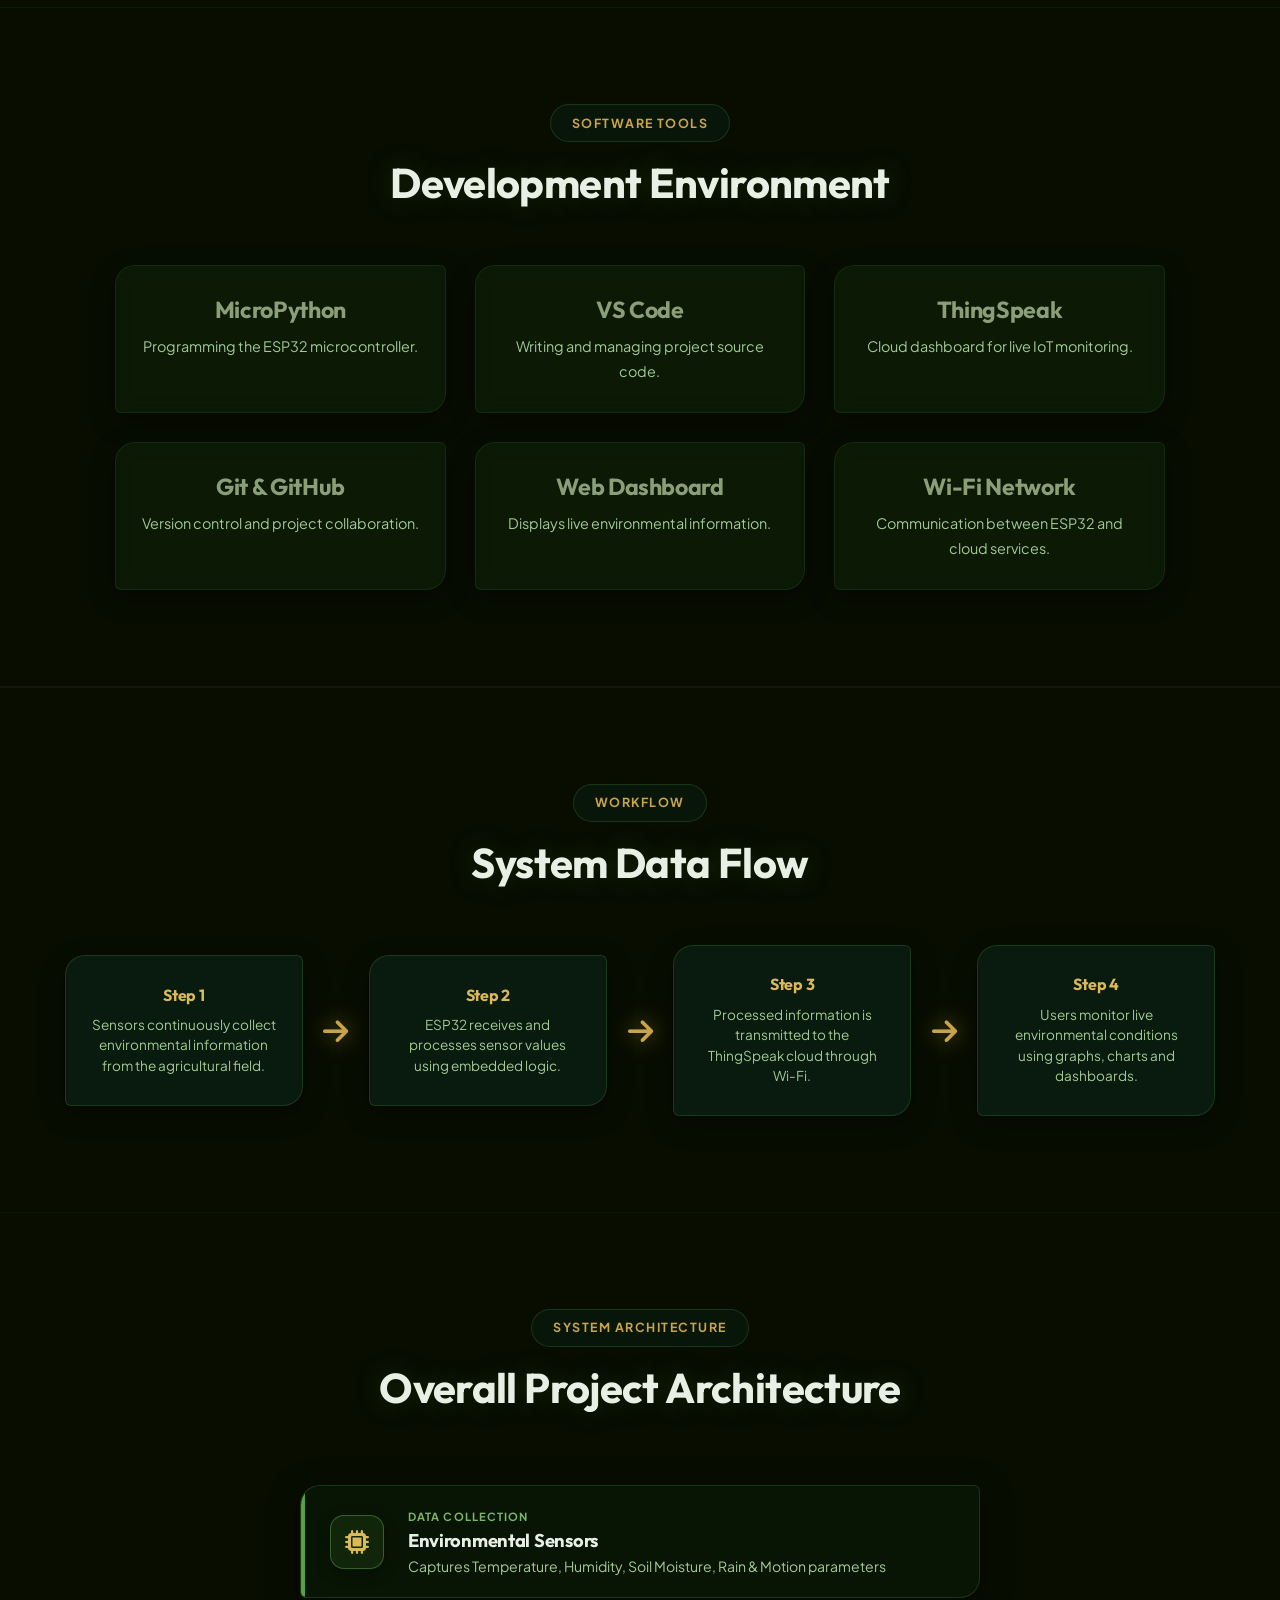
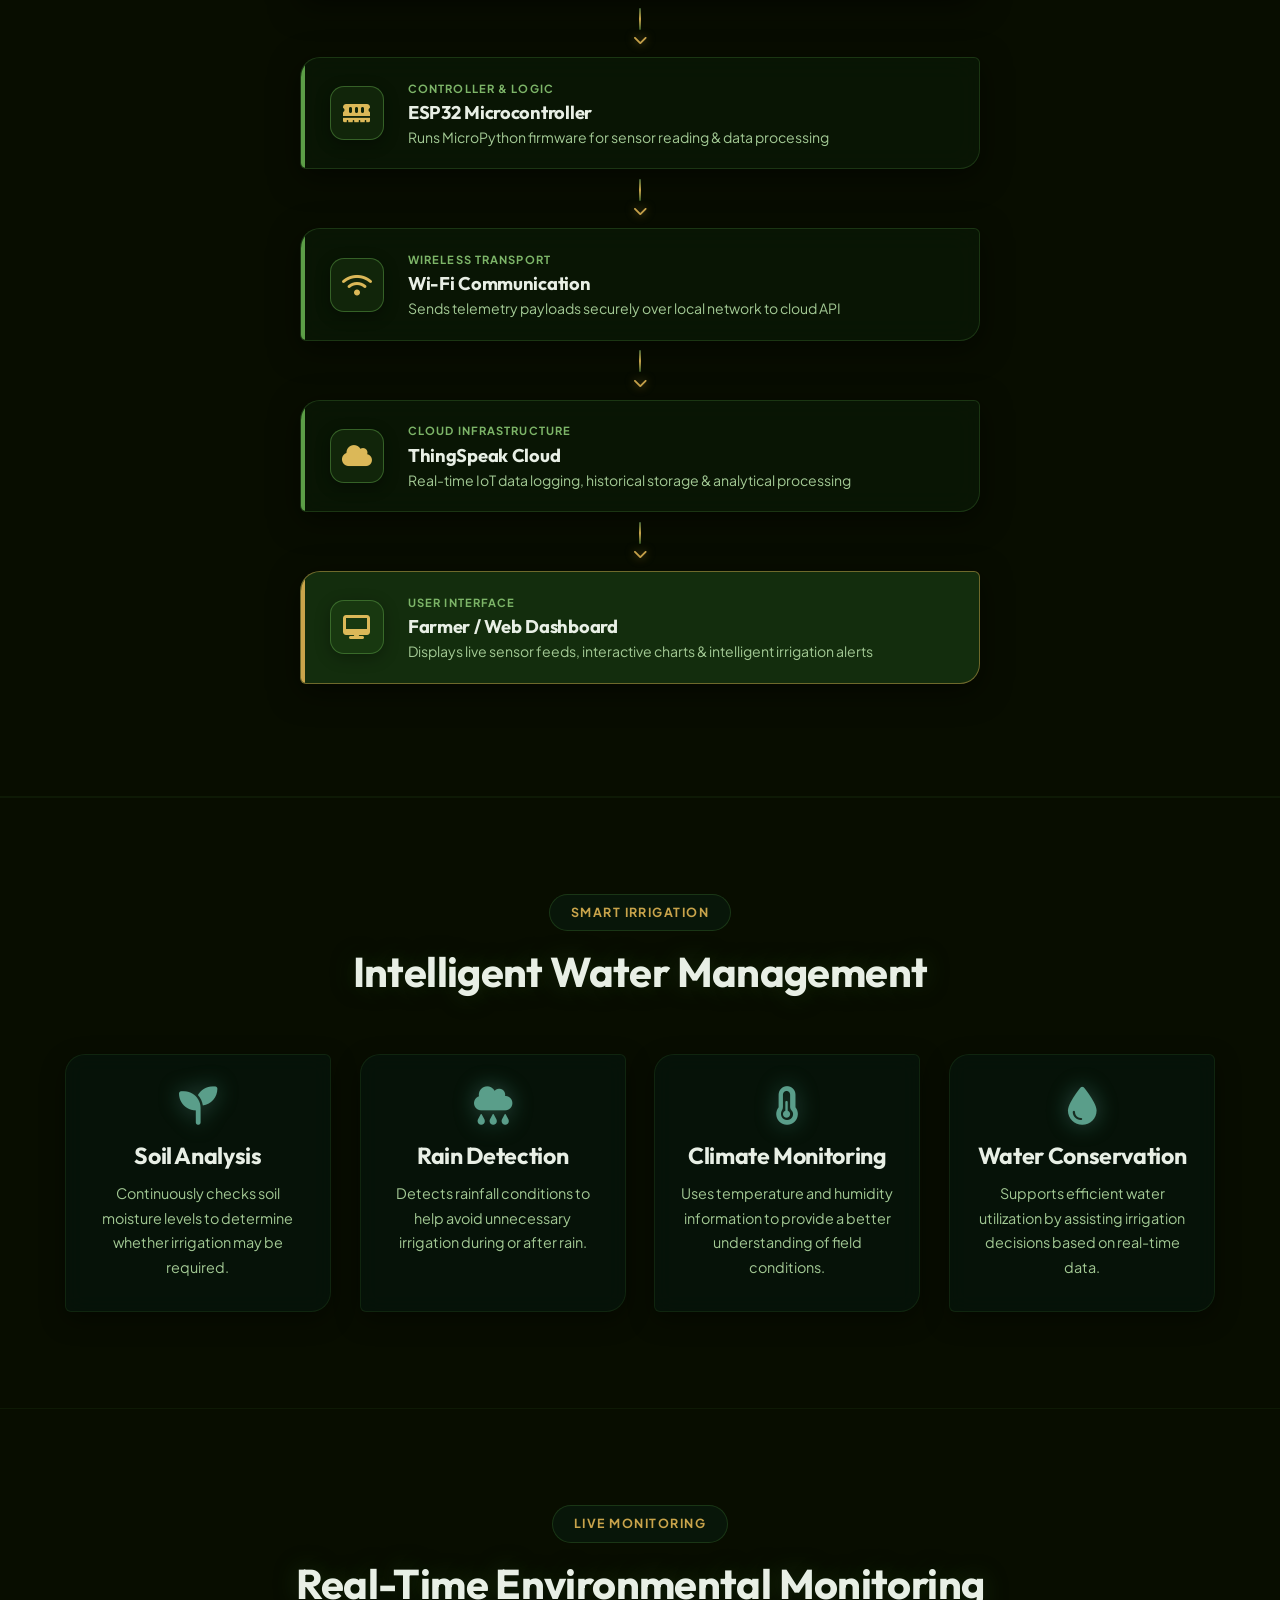
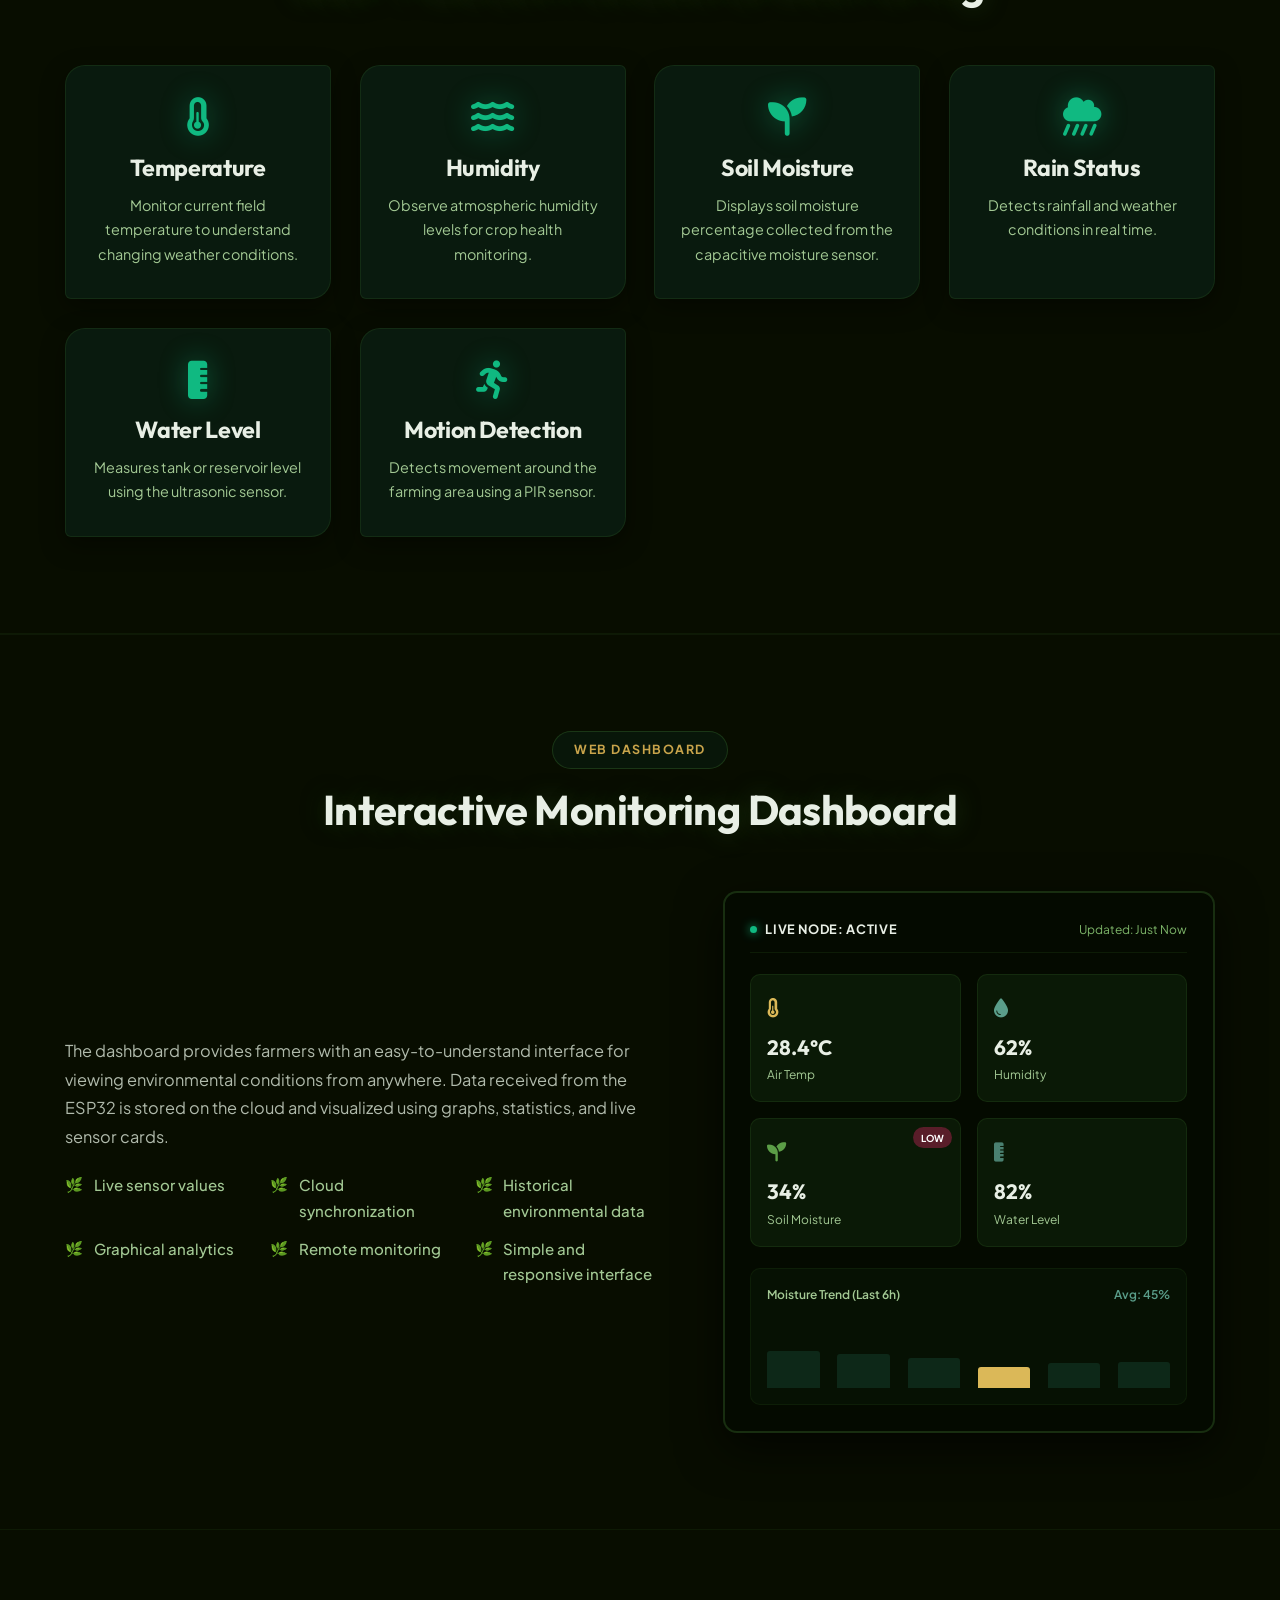
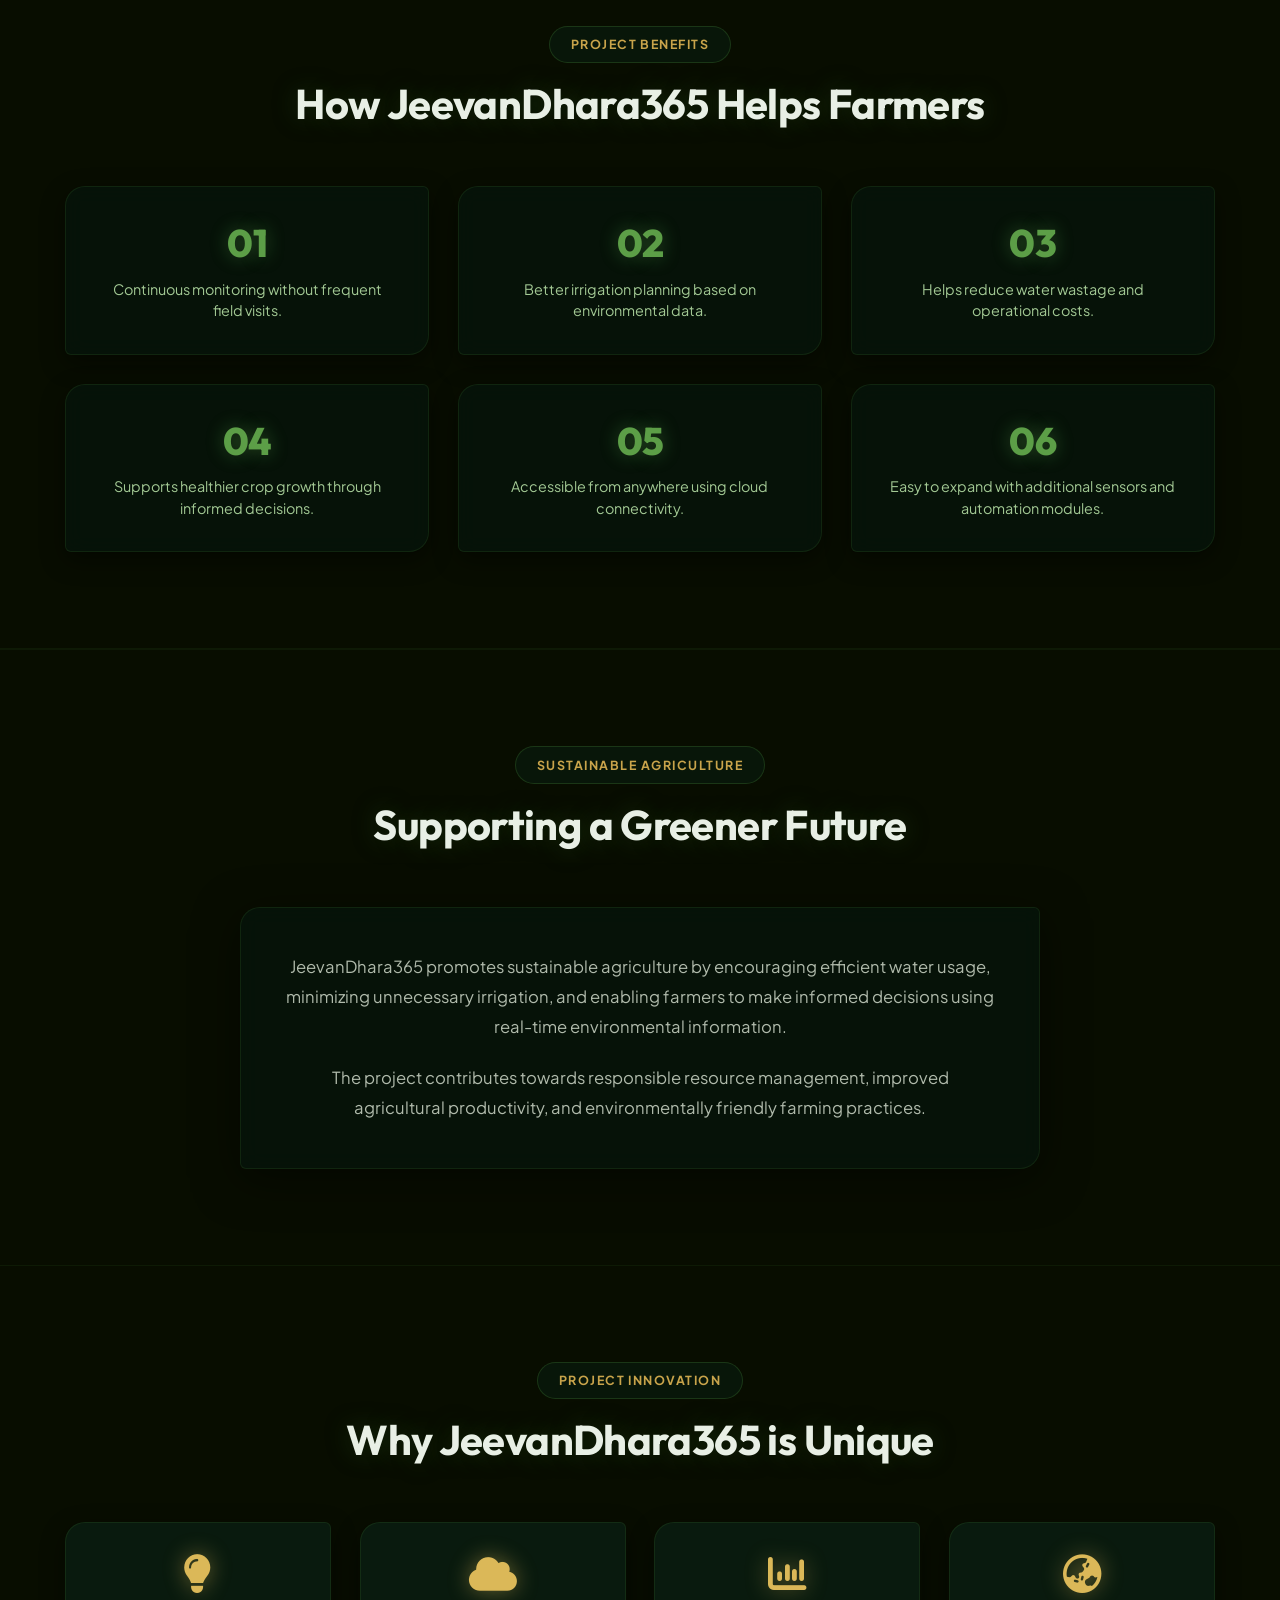
==== commit 7c8840ec: "Final Commit" ====
--- a/jeevandhara.html
+++ b/jeevandhara.html
@@ -134,6 +134,44 @@
         html {
             scroll-behavior: smooth;
             font-size: 16px;
+            scrollbar-width: thin;
+            scrollbar-color: #10b981 #040d08;
+        }
+
+        /* Custom Main Scroll View Scrollbar */
+        ::-webkit-scrollbar {
+            width: 8px;
+        }
+
+        ::-webkit-scrollbar-track {
+            background: #040d08;
+            border-left: 1px solid rgba(16, 185, 129, 0.08);
+        }
+
+        ::-webkit-scrollbar-thumb {
+            background: linear-gradient(180deg, #059669 0%, #10b981 100%);
+            border-radius: 10px;
+            box-shadow: inset 0 0 4px rgba(52, 211, 153, 0.3), 0 0 8px rgba(16, 185, 129, 0.5);
+            border: 1px solid rgba(52, 211, 153, 0.25);
+        }
+
+        ::-webkit-scrollbar-thumb:hover {
+            background: linear-gradient(180deg, #34d399 0%, #059669 100%);
+            box-shadow: inset 0 0 6px rgba(255, 255, 255, 0.5), 0 0 14px rgba(52, 211, 153, 0.8);
+        }
+
+        /* Reading Scroll Progress View Indicator */
+        #scroll-progress-bar {
+            position: fixed;
+            top: 0;
+            left: 0;
+            height: 3.5px;
+            width: 0%;
+            background: linear-gradient(90deg, #059669, #10b981, #34d399, #a7f3d0);
+            box-shadow: 0 0 12px rgba(16, 185, 129, 0.9), 0 0 6px rgba(52, 211, 153, 0.9);
+            z-index: 100000;
+            transition: width 0.08s ease-out;
+            pointer-events: none;
         }
 
         body {
@@ -3117,6 +3155,7 @@
 </head>
 
 <body>
+    <div id="scroll-progress-bar"></div>
 
     <!-- SEAMLESS BREATHING FOG & MIST BACKGROUND LAYER (#080d00 Base) -->
     <div class="page-fog-bg" id="page-fog-bg" aria-hidden="true">
@@ -4447,6 +4486,17 @@
             }
             animate();
         })();
+
+        // Scroll Progress Bar Controller
+        window.addEventListener('scroll', () => {
+            const winScroll = document.documentElement.scrollTop || document.body.scrollTop;
+            const height = document.documentElement.scrollHeight - document.documentElement.clientHeight;
+            const scrolled = (winScroll / height) * 100;
+            const progressBar = document.getElementById('scroll-progress-bar');
+            if (progressBar) {
+                progressBar.style.width = scrolled + '%';
+            }
+        });
     </script>
 </body>
 
